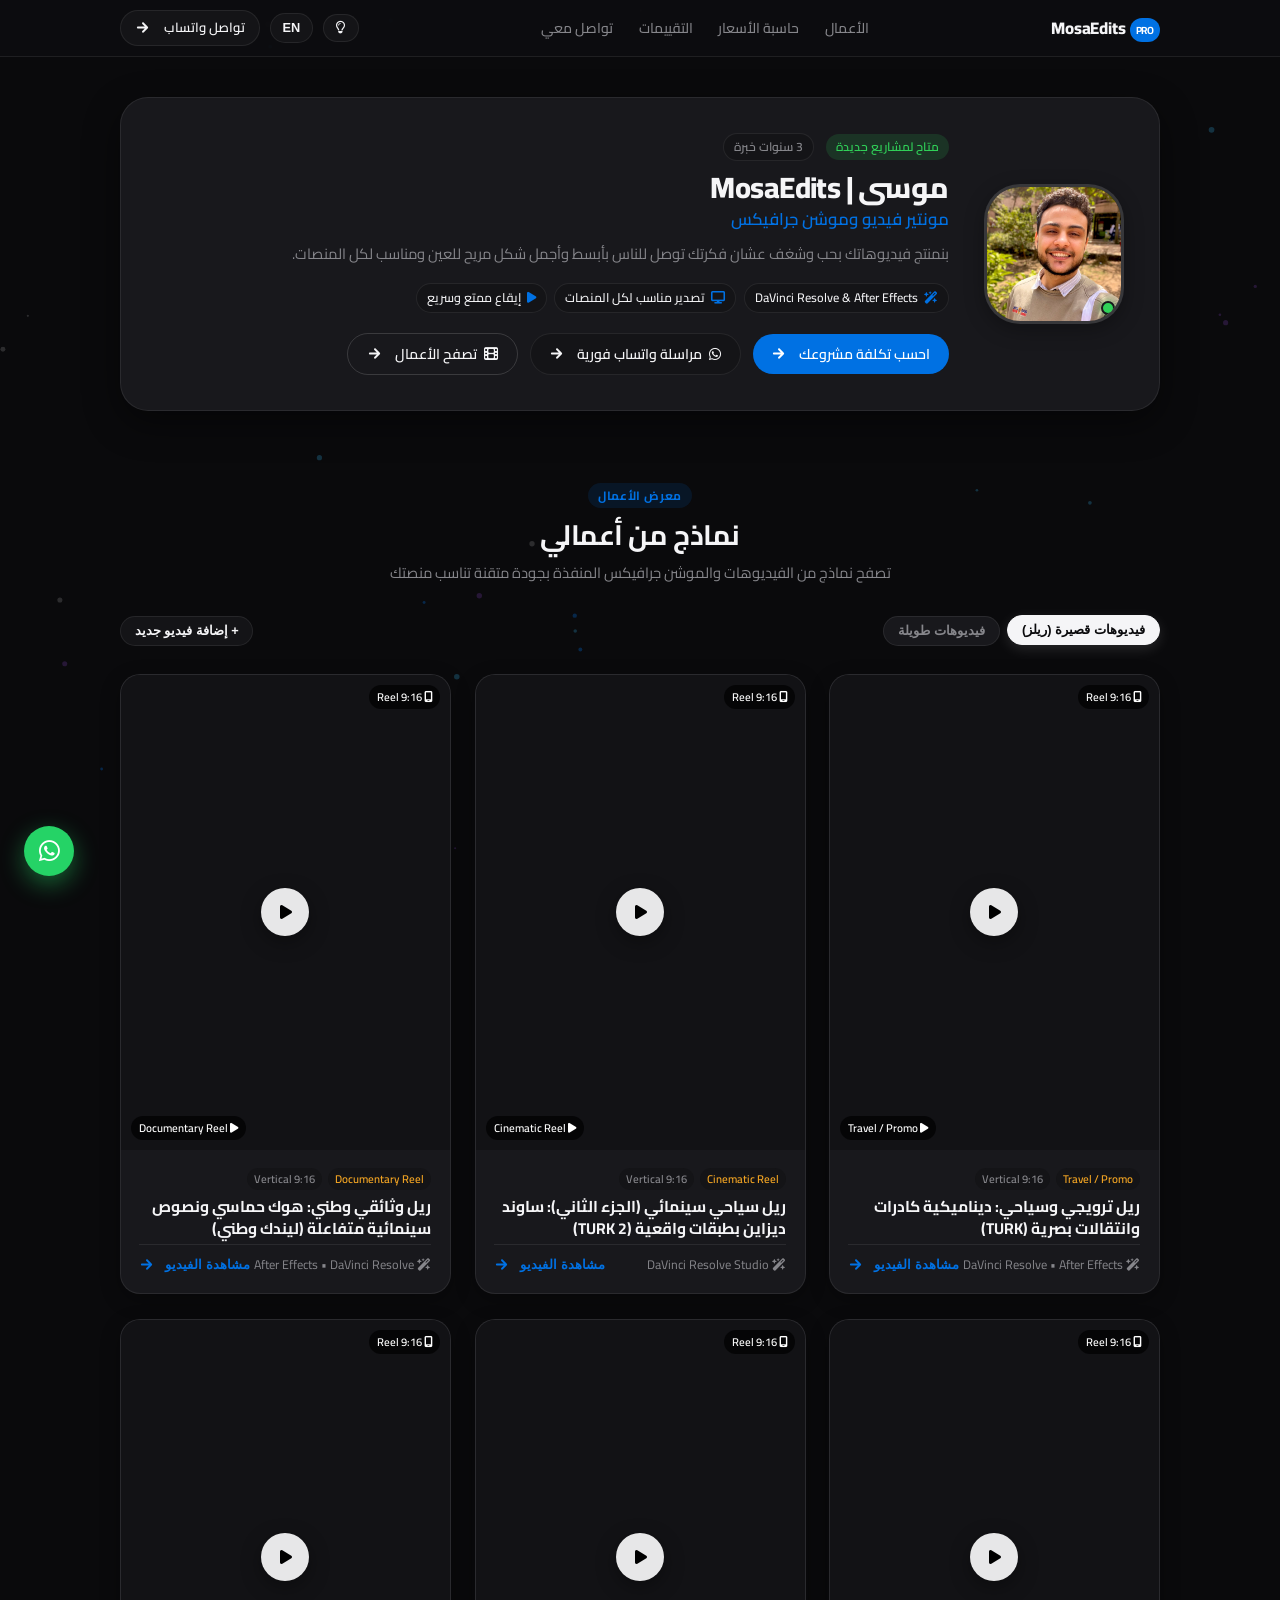
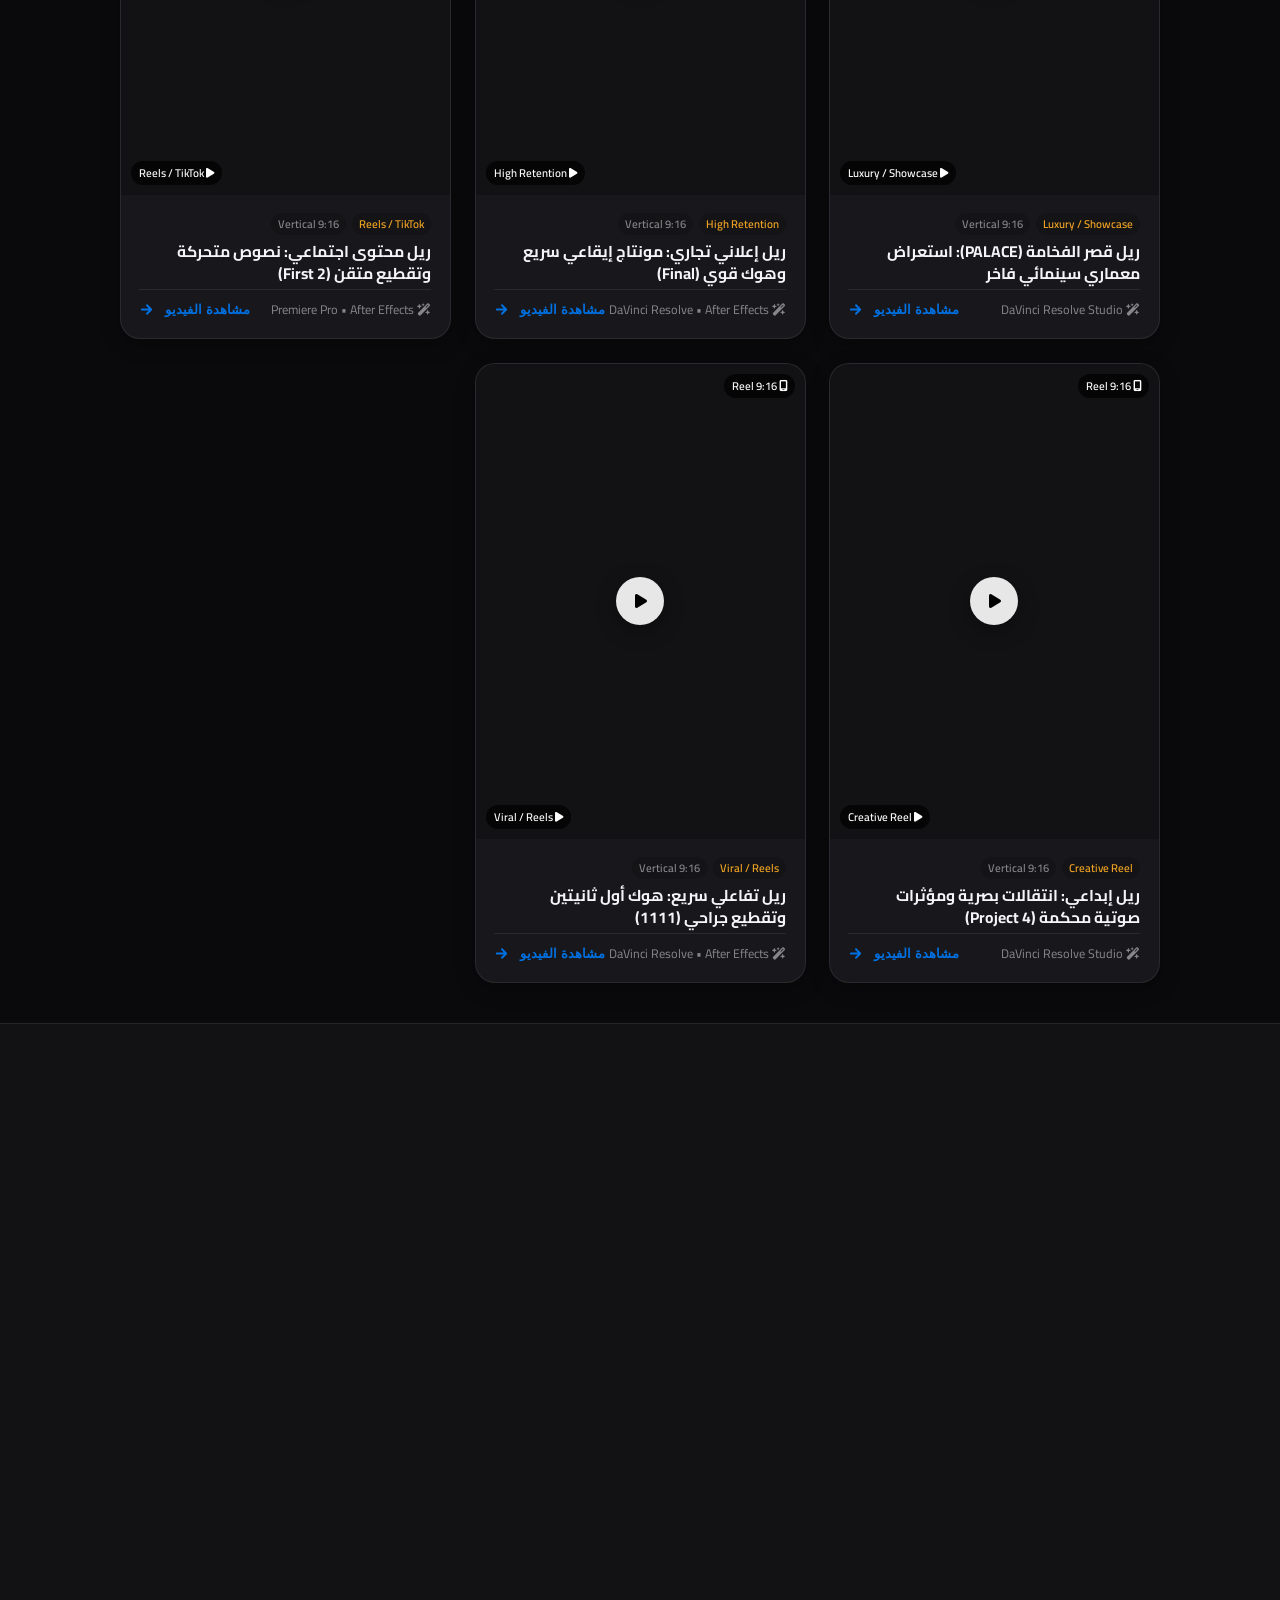
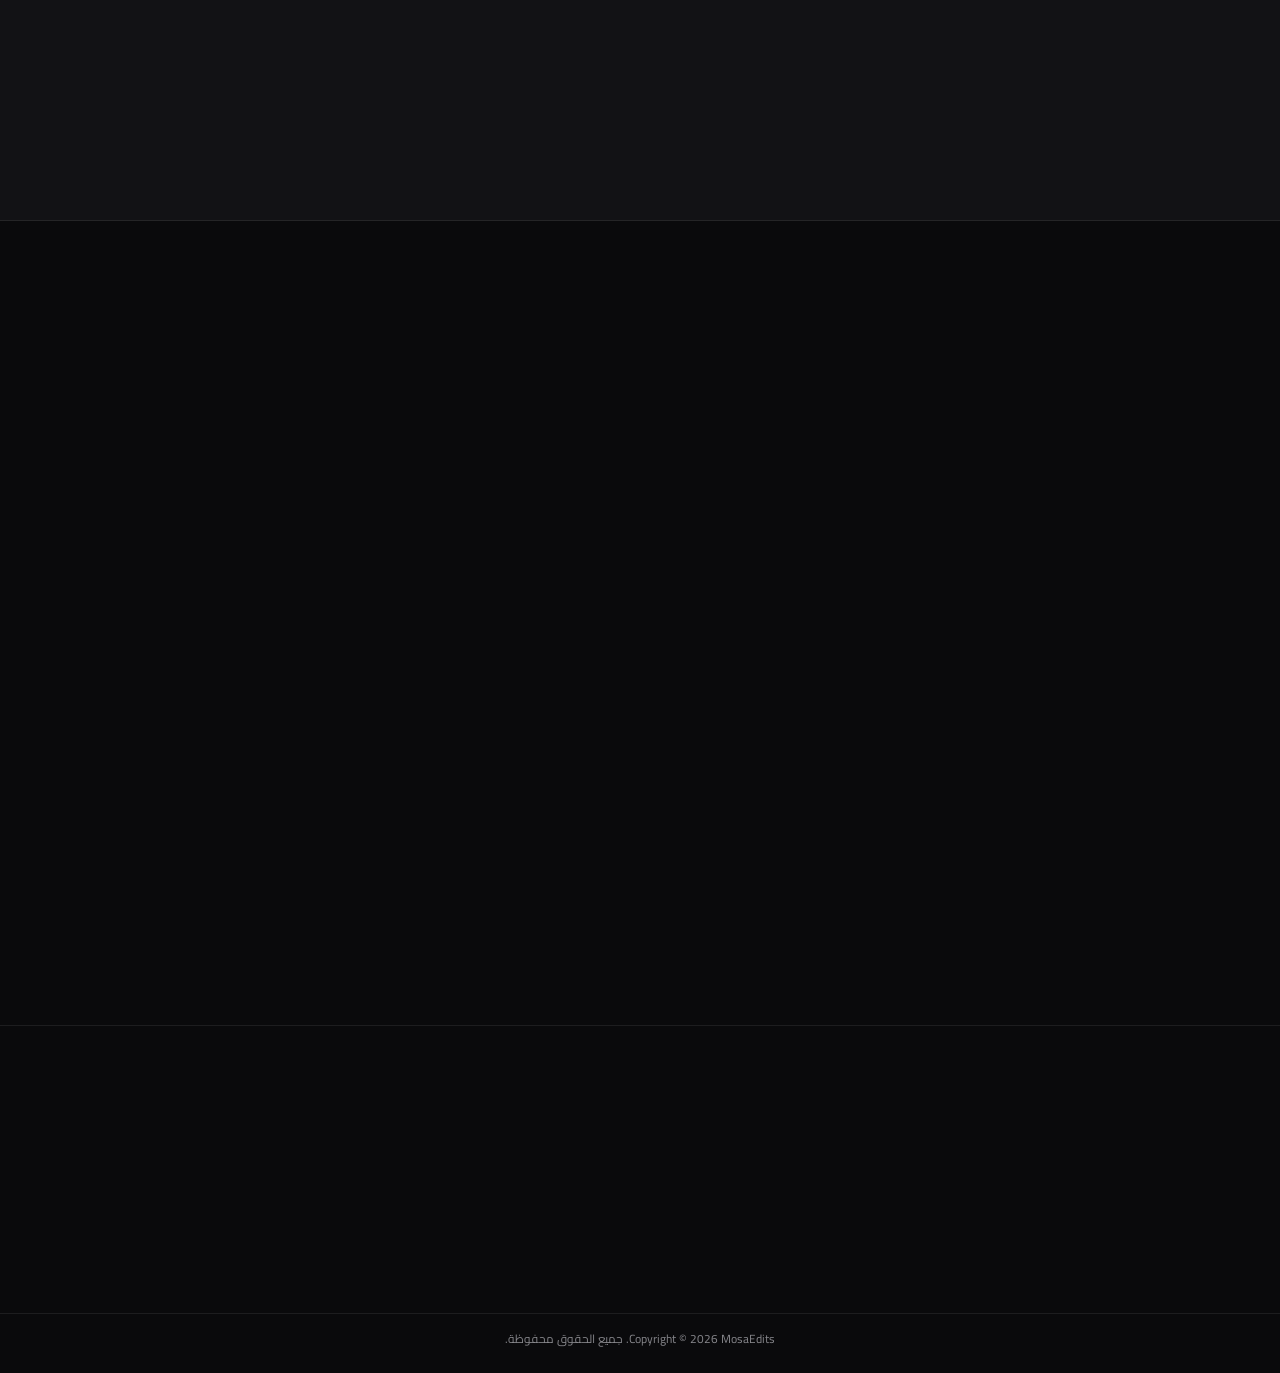
==== index.html @ af63f579 "Inject extensive high-intent keywords and semantic services cloud for Google Search ranking" ====
<!DOCTYPE html>
<html lang="ar" dir="rtl">

<head>
    <meta charset="UTF-8">
    <meta name="viewport" content="width=device-width, initial-scale=1.0">
    <title>MosaEdits Pro | مونتير فيديو وموشن جرافيكس</title>

    <!-- Primary Search Engine SEO Meta -->
    <meta name="description"
        content="MosaEdits Pro — مونتير فيديو وموشن جرافيكس محترف لصناع المحتوى والشركات. متخصص في مونتاج الريلز والفيديوهات القصيرة (Shorts & Reels)، فيديوهات يوتيوب، وحلقات البودكاست مع موشن جرافيكس وساوند ديزاين وتصحيح ألوان دافينشي ريزولف وأفتر إفكتس. تصفح معرض الأعمال واحسب تكلفة مشروعك فوراً.">
    <meta name="keywords"
        content="موسى مونتير, MosaEdits, مونتير فيديو, مونتير محترف, مطلوب مونتير, توظيف مونتير فيديو, أفضل مونتير ريلز, مونتير ريلز انستقرام, مونتير تيك توك, مونتير شورتس يوتيوب, مونتاج فيديوهات قصيرة, مونتاج ريلز احترافي, مونتير يوتيوب, مونتاج يوتيوب طويل, مونتاج بودكاست, مونتير بودكاست, مونتاج إعلانات تجارية, مونتاج فيديوهات تسويقية, مونتير فريلانسر, خدمات مونتاج الفيديو, تعديل وتحرير الفيديو, مصمم موشن جرافيكس, موشن جرافيكس دافينشي ريزولف, موشن جرافيكس أفتر إفكتس, مونتاج سينمائي, تصحيح ألوان الفيديو, هندسة صوتية للفيديو, كتابة نصوص متحركة على الفيديو, مونتاج عالي التفاعل, مونتاج أليكس هورموزي, باقات مونتاج شهرية, حاسبة أسعار المونتاج, مونتير مصر, مونتير السعودية والخليج, مونتير عن بعد, Video Editor, Professional Video Editor, Freelance Video Editor, Hire Video Editor, Video Editing Services, Remote Video Editor, Content Creator Video Editor, Reels Editor, Instagram Reels Editor, TikTok Video Editor, YouTube Shorts Editor, Short Form Video Editor, YouTube Video Editor, Long Form Video Editor, Podcast Video Editor, Commercial Video Editor, Social Media Video Editor, Motion Graphics Designer, After Effects Animator, DaVinci Resolve Editor, DaVinci Resolve Colorist, Premiere Pro Video Editor, High Retention Video Editing, Hormozi Style Video Editing, Iman Gadzhi Style Editing, Talking Head Video Editor, Dynamic Captions Video Editor, Sound Design for Videos, Color Grading Services, Video Editing Pricing Calculator, Egypt Video Editor, Best Video Editor for Creators">
    <meta name="author" content="MosaEdits (موسى)">
    <meta name="robots" content="index, follow, max-snippet:-1, max-image-preview:large, max-video-preview:-1">
    <link rel="canonical" href="https://mosaedits1-dotcom.github.io/mosa-edits/">

    <!-- Open Graph / Facebook / WhatsApp Rich Link Previews -->
    <meta property="og:type" content="website">
    <meta property="og:site_name" content="MosaEdits Pro">
    <meta property="og:title" content="MosaEdits Pro | مونتير فيديو وموشن جرافيكس">
    <meta property="og:description"
        content="مونتاج فيديو وموشن جرافيكس عالي الاحترافية للريلز واليوتيوب والبودكاست. تصفح معرض الأعمال واحسب تكلفة مشروعك فوراً.">
    <meta property="og:url" content="https://mosaedits1-dotcom.github.io/mosa-edits/">
    <meta property="og:image" content="https://mosaedits1-dotcom.github.io/mosa-edits/WhatsApp%20Image%202026-09-26%20at%201.04.17%20PM.jpeg">
    <meta property="og:locale" content="ar_AR">
    <meta property="og:locale:alternate" content="en_US">

    <!-- Twitter Card -->
    <meta name="twitter:card" content="summary_large_image">
    <meta name="twitter:title" content="MosaEdits Pro | مونتير فيديو وموشن جرافيكس">
    <meta name="twitter:description" content="مونتاج فيديو وموشن جرافيكس احترافي. تصفح الأعمال وتواصل فوراً عبر واتساب.">
    <meta name="twitter:image" content="https://mosaedits1-dotcom.github.io/mosa-edits/WhatsApp%20Image%202026-09-26%20at%201.04.17%20PM.jpeg">

    <!-- Advanced Structured Data (Schema.org JSON-LD) for Googlebot -->
    <script type="application/ld+json">
    {
      "@context": "https://schema.org",
      "@graph": [
        {
          "@type": "Person",
          "@id": "https://mosaedits1-dotcom.github.io/mosa-edits/#person",
          "name": "MosaEdits",
          "alternateName": ["موسى", "موسى مونتير", "Mosa Video Editor", "MosaEdits Pro"],
          "jobTitle": "Professional Video Editor & Motion Graphics Designer",
          "url": "https://mosaedits1-dotcom.github.io/mosa-edits/",
          "image": "https://mosaedits1-dotcom.github.io/mosa-edits/WhatsApp%20Image%202026-09-26%20at%201.04.17%20PM.jpeg",
          "telephone": "+201096419945",
          "sameAs": [
            "https://wa.me/201096419945",
            "https://github.com/mosaedits1-dotcom"
          ],
          "knowsAbout": [
            "Video Editing",
            "Reels Editing",
            "Short Form Content",
            "TikTok Video Editing",
            "YouTube Video Production",
            "Podcast Editing",
            "DaVinci Resolve",
            "After Effects",
            "Adobe Premiere Pro",
            "Motion Graphics",
            "Color Grading",
            "Sound Design",
            "High Retention Editing",
            "مونتاج ريلز",
            "مونتير فيديو",
            "مونتاج يوتيوب",
            "مونتاج بودكاست",
            "تصميم موشن جرافيكس",
            "تصحيح ألوان",
            "مؤثرات صوتية"
          ],
          "description": "مونتير فيديو محترف ومصمم موشن جرافيكس متخصص في إنتاج ومونتاج الريلز والفيديوهات القصيرة، وفيديوهات اليوتيوب الطويلة، والبودكاست بأعلى معايير الإتقان والتفاعل لصناع المحتوى والشركات."
        },
        {
          "@type": "ProfessionalService",
          "@id": "https://mosaedits1-dotcom.github.io/mosa-edits/#service",
          "name": "MosaEdits - خدمات مونتاج الفيديو والموشن جرافيكس",
          "url": "https://mosaedits1-dotcom.github.io/mosa-edits/",
          "provider": {
            "@id": "https://mosaedits1-dotcom.github.io/mosa-edits/#person"
          },
          "areaServed": ["Egypt", "Saudi Arabia", "United Arab Emirates", "Kuwait", "Qatar", "Worldwide"],
          "priceRange": "$$",
          "hasOfferCatalog": {
            "@type": "OfferCatalog",
            "name": "خدمات وباقات المونتاج",
            "itemListElement": [
              {
                "@type": "Offer",
                "itemOffered": {
                  "@type": "Service",
                  "name": "مونتاج ريلز وفيديوهات قصيرة (Shorts & Reels Editing)",
                  "description": "مونتاج ريلز سريع وجذاب بنظام High Retention مع نصوص متحركة وساوند ديزاين ومؤثرات بصرية."
                }
              },
              {
                "@type": "Offer",
                "itemOffered": {
                  "@type": "Service",
                  "name": "مونتاج فيديوهات يوتيوب طويلة (Long-Form YouTube Editing)",
                  "description": "مونتاج يوتيوب احترافي، تقطيع فني، إضافة B-roll وصور متحركة وتحسين الصوت وتصحيح الألوان."
                }
              },
              {
                "@type": "Offer",
                "itemOffered": {
                  "@type": "Service",
                  "name": "مونتاج حلقات البودكاست (Podcast Video & Audio Editing)",
                  "description": "مونتاج حلقات كاملة متعددة الكاميرات، تنقية وهندسة الصوت، واستخراج أفضل المقاطع القصيرة."
                }
              }
            ]
          }
        }
      ]
    }
    </script>

    <!-- Google Fonts: Cairo & Inter -->
    <link rel="preconnect" href="https://fonts.googleapis.com">
    <link rel="preconnect" href="https://fonts.gstatic.com" crossorigin>
    <link
        href="https://fonts.googleapis.com/css2?family=Cairo:wght@400;500;600;700;800;900&family=Inter:wght@400;500;600;700;800&family=Space+Grotesk:wght@500;700&display=swap"
        rel="stylesheet">

    <!-- Font Awesome Icons -->
    <link rel="stylesheet" href="https://cdnjs.cloudflare.com/ajax/libs/font-awesome/6.5.1/css/all.min.css">

    <!-- Main Stylesheet -->
    <link rel="stylesheet" href="css/style.css">
</head>

<body class="theme-dark">

    <!-- ==========================================================================
         Cinematic Entrance Screen (Interactive Intro Experience)
         ========================================================================== -->
    <div id="siteEntrance" class="site-entrance-overlay" role="dialog" aria-modal="true" aria-label="Welcome to MosaEdits">
        <div class="entrance-backdrop-glow"></div>
        <div class="entrance-stars-bg"></div>

        <div class="entrance-card">
            <!-- Top Pro Tag -->
            <div class="entrance-tag-pill">
                <span class="entrance-live-dot"></span>
                <span data-i18n="entrance.tag">MosaEdits • High Retention Video Production</span>
            </div>

            <!-- Monogram / Visual Brand Icon -->
            <div class="entrance-brand-emblem">
                <div class="emblem-inner">
                    <i class="fa-solid fa-play"></i>
                </div>
                <div class="emblem-pulse-ring"></div>
            </div>

            <!-- Brand Logo -->
            <h1 class="entrance-title">
                <span class="entrance-title-main">MosaEdits</span>
                <span class="apple-badge">Pro</span>
            </h1>

            <p class="entrance-subtitle" data-i18n="entrance.tagline">
                مونتاج فيديو وموشن جرافيكس عالي الأداء والاحترافية
            </p>

            <!-- Cinematic Audio / Equalizer Motion Wave -->
            <div class="entrance-soundwave">
                <span class="wave-bar bar-1"></span>
                <span class="wave-bar bar-2"></span>
                <span class="wave-bar bar-3"></span>
                <span class="wave-bar bar-4"></span>
                <span class="wave-bar bar-5"></span>
                <span class="wave-bar bar-6"></span>
                <span class="wave-bar bar-7"></span>
            </div>

            <!-- Progress & Percentage Loader -->
            <div class="entrance-loader-wrap">
                <div class="entrance-progress-track">
                    <div class="entrance-progress-fill" id="entranceProgressFill"></div>
                </div>
                <div class="entrance-loader-info">
                    <span class="entrance-status-text" id="entranceStatus" data-i18n="entrance.status">جاري تجهيز الاستوديو وتجربة العرض...</span>
                    <span class="entrance-percent-text" id="entranceCounter">0%</span>
                </div>
            </div>

            <!-- Direct Enter Button -->
            <button type="button" class="btn btn-apple-primary btn-lg entrance-cta-btn" id="entranceEnterBtn">
                <span data-i18n="entrance.enterBtn">دخول معرض الأعمال</span>
                <span class="btn-chevron">
                    <svg class="ag-arrow-svg" viewBox="0 0 16 16" fill="none">
                        <path d="M3 8h10m0 0L8.5 3.5M13 8l-4.5 4.5" stroke="currentColor" stroke-width="2"
                            stroke-linecap="round" stroke-linejoin="round" />
                    </svg>
                </span>
            </button>
        </div>

        <!-- Fast Skip / Enter Hint -->
        <div class="entrance-hint-bottom" id="entranceSkipHint">
            <span data-i18n="entrance.skip">اضغط في أي مكان لتخطي المقدمة ›</span>
        </div>
    </div>

    <!-- Google Antigravity Zero-Gravity Cosmic Particles Canvas -->
    <canvas id="agParticlesCanvas" class="ag-particles-canvas" aria-hidden="true"></canvas>

    <!-- Global Navigation Bar -->
    <header class="navbar" id="navbar">
        <div class="nav-container">
            <a href="#profile" class="logo">
                <span class="logo-text" data-i18n="nav.brand">MosaEdits <span class="apple-badge">Pro</span></span>
            </a>

            <!-- Minimal Nav Links -->
            <nav class="nav-links" id="navLinks">
                <a href="#portfolio" class="nav-link" data-i18n="nav.portfolio">الأعمال</a>
                <a href="#calculator" class="nav-link" data-i18n="nav.calculator">حاسبة الأسعار</a>
                <a href="#reviews" class="nav-link" data-i18n="nav.reviews">التقييمات</a>
                <a href="#contact" class="nav-link" data-i18n="nav.contact">تواصل معي</a>
            </nav>

            <div class="nav-actions">
                <!-- Theme Switcher (Lightbulb Lamp Icon) -->
                <button class="icon-toggle-btn" id="themeToggle" aria-label="Toggle Dark/Light Mode"
                    title="تبديل المظهر (إضاءة / عتمة)">
                    <i class="fa-solid fa-lightbulb bulb-lit" title="إطفاء المصباح"></i>
                    <i class="fa-regular fa-lightbulb bulb-off" title="إنارة المصباح"></i>
                </button>

                <!-- Language Switcher (AR / EN) -->
                <button class="lang-switch-btn" id="langSwitch" aria-label="Toggle Language" title="تغيير اللغة">
                    <span id="currentLangLabel">EN</span>
                </button>

                <!-- WhatsApp Quick CTA -->
                <a href="https://wa.me/201096419945?text=أهلاً%20موسى،%20شفت%20البورتفوليو%20بتاعك%20ومحتاج%20نتعاون%20في%20مشروع"
                    target="_blank" rel="noopener noreferrer" class="btn btn-apple-pill nav-cta">
                    <span data-i18n="nav.hireMe">تواصل واتساب</span>
                    <span class="btn-chevron">
                        <svg class="ag-arrow-svg" viewBox="0 0 16 16" fill="none">
                            <path d="M3 8h10m0 0L8.5 3.5M13 8l-4.5 4.5" stroke="currentColor" stroke-width="2"
                                stroke-linecap="round" stroke-linejoin="round" />
                        </svg>
                    </span>
                </a>

                <!-- Mobile Menu Button -->
                <button class="menu-toggle" id="menuToggle" aria-label="Open Menu">
                    <span></span>
                    <span></span>
                </button>
            </div>
        </div>
    </header>

    <!-- Mobile Menu Overlay -->
    <div class="mobile-menu-overlay" id="mobileMenu">
        <div class="mobile-menu-inner">
            <a href="#profile" class="mobile-nav-link" data-i18n="nav.brand">الرئيسية</a>
            <a href="#portfolio" class="mobile-nav-link" data-i18n="nav.portfolio">الأعمال</a>
            <a href="#calculator" class="mobile-nav-link" data-i18n="nav.calculator">حاسبة الأسعار</a>
            <a href="#reviews" class="mobile-nav-link" data-i18n="nav.reviews">التقييمات</a>
            <a href="#contact" class="mobile-nav-link" data-i18n="nav.contact">تواصل معي</a>
            <div class="mobile-cta-wrapper">
                <a href="https://wa.me/201096419945?text=أهلاً%20موسى،%20شفت%20البورتفوليو%20بتاعك%20ومحتاج%20نتعاون%20في%20مشروع"
                    target="_blank" class="btn btn-apple-primary btn-block" data-i18n="nav.hireMe">
                    تواصل واتساب مباشر
                </a>
            </div>
        </div>
    </div>

    <main>
        <!-- ==========================================================================
             1. بطاقة التعريف الشخصية (Profile / ID Card) - The First Thing Client Sees
             ========================================================================== -->
        <section class="profile-hero-section" id="profile">
            <div class="container">
                <div class="profile-id-card ag-reveal ag-reveal-scale">
                    <!-- Avatar / Profile Picture -->
                    <div class="profile-avatar-wrapper">
                        <div class="profile-avatar-squircle">
                            <img src="img/profile.jpeg" alt="MosaEdits Profile Picture" class="profile-avatar-img"
                                onerror="this.src='WhatsApp Image 2026-09-26 at 1.04.17 PM.jpeg'">
                            <span class="profile-online-indicator" title="متاح الآن"></span>
                        </div>
                    </div>

                    <!-- Profile Bio & Meta -->
                    <div class="profile-content">
                        <div class="profile-header-row">
                            <span class="profile-status-badge" data-i18n="profile.statusBadge">
                                <span class="pulse-dot"></span> متاح لمشاريع جديدة
                            </span>
                            <span class="profile-experience-tag" data-i18n="profile.expBadge">3 Years Experience</span>
                        </div>

                        <h1 class="profile-name" data-i18n="profile.name">موسى | MosaEdits</h1>
                        <h2 class="profile-role" data-i18n="profile.role">مونتير فيديو وموشن جرافيكس</h2>

                        <p class="profile-bio" data-i18n="profile.bio">
                            بنمنتج فيديوهاتك بحب وشغف عشان فكرتك توصل للناس بأبسط وأجمل شكل مريح للعين ومناسب لكل
                            المنصات.
                        </p>

                        <!-- Feature Chips -->
                        <div class="profile-skills-row">
                            <span class="skill-chip"><i class="fa-solid fa-wand-magic-sparkles"></i> <span
                                    data-i18n="profile.skill1">DaVinci Resolve & After Effects</span></span>
                            <span class="skill-chip"><i class="fa-solid fa-display"></i> <span
                                    data-i18n="profile.skill2">تصدير مناسب لكل المنصات</span></span>
                            <span class="skill-chip"><i class="fa-solid fa-play"></i> <span
                                    data-i18n="profile.skill3">إيقاع ممتع وسريع</span></span>
                        </div>

                        <!-- Action Buttons with Antigravity Sliding Arrows -->
                        <div class="profile-actions-row">
                            <a href="#calculator" class="btn btn-apple-primary">
                                <span data-i18n="profile.btnCalc">احسب تكلفة مشروعك</span>
                                <span class="btn-chevron">
                                    <svg class="ag-arrow-svg" viewBox="0 0 16 16" fill="none">
                                        <path d="M3 8h10m0 0L8.5 3.5M13 8l-4.5 4.5" stroke="currentColor"
                                            stroke-width="2" stroke-linecap="round" stroke-linejoin="round" />
                                    </svg>
                                </span>
                            </a>
                            <a href="https://wa.me/201096419945?text=أهلاً%20موسى،%20شفت%20البورتفوليو%20بتاعك%20ومحتاج%20نتعاون%20في%20مشروع"
                                target="_blank" rel="noopener noreferrer" class="btn btn-apple-secondary">
                                <i class="fa-brands fa-whatsapp"></i>
                                <span data-i18n="profile.btnWhatsApp">مراسلة واتساب فورية</span>
                                <span class="btn-chevron">
                                    <svg class="ag-arrow-svg" viewBox="0 0 16 16" fill="none">
                                        <path d="M3 8h10m0 0L8.5 3.5M13 8l-4.5 4.5" stroke="currentColor"
                                            stroke-width="2" stroke-linecap="round" stroke-linejoin="round" />
                                    </svg>
                                </span>
                            </a>
                            <a href="#portfolio" class="btn btn-apple-outline">
                                <i class="fa-solid fa-film"></i>
                                <span data-i18n="profile.btnWorks">تصفح الأعمال</span>
                                <span class="btn-chevron">
                                    <svg class="ag-arrow-svg" viewBox="0 0 16 16" fill="none">
                                        <path d="M3 8h10m0 0L8.5 3.5M13 8l-4.5 4.5" stroke="currentColor"
                                            stroke-width="2" stroke-linecap="round" stroke-linejoin="round" />
                                    </svg>
                                </span>
                            </a>
                        </div>
                    </div>
                </div>
            </div>
        </section>

        <!-- ==========================================================================
             2. قسم الأعمال (Portfolio / Work Showcase)
             ========================================================================== -->
        <section class="portfolio-section" id="portfolio">
            <div class="container">
                <div class="section-header ag-reveal">
                    <span class="section-tag" data-i18n="portfolio.tag">معرض الأعمال</span>
                    <h2 class="section-title" data-i18n="portfolio.title">نماذج من أعمالي</h2>
                    <p class="section-subtitle" data-i18n="portfolio.subtitle">تصفح نماذج من الفيديوهات والموشن جرافيكس
                        المنفذة بأعلى معايير الإتقان</p>
                </div>

                <!-- Filter Controls & Add Video (2 Streamlined Categories) -->
                <div class="portfolio-controls-bar ag-reveal">
                    <div class="filter-wrapper">
                        <button class="filter-btn active" data-filter="shorts"
                            data-i18n="portfolio.filterShorts">فيديوهات قصيرة (ريلز)</button>
                        <button class="filter-btn" data-filter="long" data-i18n="portfolio.filterLong">فيديوهات
                            طويلة</button>
                    </div>

                    <!-- Add Video Button -->
                    <button class="btn btn-apple-secondary btn-sm add-video-trigger-btn" id="openAddModalBtn">
                        <span data-i18n="portfolio.addVideoBtn">+ إضافة فيديو جديد</span>
                    </button>
                </div>

                <!-- Dynamic Projects Grid (Populated by JS) -->
                <div class="projects-grid" id="projectsGrid">
                    <!-- Populated dynamically via main.js from localStorage / projects-data.js -->
                </div>
            </div>
        </section>

        <!-- ==========================================================================
             3. حاسبة باقات المشاريع (Apple Pro Configurator)
             ========================================================================== -->
        <section class="calculator-section" id="calculator">
            <div class="container">
                <div class="section-header ag-reveal">
                    <span class="section-tag" data-i18n="calculator.tag">حاسبة باقات المشاريع</span>
                    <h2 class="section-title" data-i18n="calculator.title">Price Calculator</h2>
                    <p class="section-subtitle" data-i18n="calculator.subtitle">خصص باقتك واحسب التكلفة الدقيقة لمشروعك
                        مع إمكانية إرسال التفاصيل مباشرة لواتساب</p>
                </div>

                <div class="configurator-wrapper ag-reveal ag-reveal-scale">
                    <!-- Service Type Tabs -->
                    <div class="config-tabs-bar">
                        <button class="config-tab-btn active" data-tab="shorts" id="tabShorts">
                            <i class="fa-solid fa-mobile-screen"></i>
                            <span data-i18n="calculator.tabShorts">فيديوهات قصيرة (ريلز)</span>
                        </button>
                        <button class="config-tab-btn" data-tab="long" id="tabLong">
                            <i class="fa-brands fa-youtube"></i>
                            <span data-i18n="calculator.tabLong">فيديوهات طويلة</span>
                        </button>
                        <button class="config-tab-btn" data-tab="podcast" id="tabPodcast">
                            <i class="fa-solid fa-microphone-lines"></i>
                            <span data-i18n="calculator.tabPodcast">بودكاست</span>
                        </button>
                    </div>

                    <div class="configurator-card-grid">
                        <!-- Configuration Controls Form Column -->
                        <div class="config-controls-col">

                            <!-- TAB 1: REELS / SHORTS CONFIGURATION -->
                            <div class="config-panel active" id="panelShorts">
                                <div class="config-group">
                                    <label class="config-label" data-i18n="calculator.shortsLabel">مدة فيديو
                                        الريل:</label>
                                    <div class="options-pills-grid">
                                        <label class="option-pill-label">
                                            <input type="radio" name="reelDuration" value="60" checked>
                                            <div class="pill-card">
                                                <span class="pill-title" data-i18n="calculator.opt60sTitle">أقل من دقيقة
                                                    (حتى 60 ث)</span>
                                                <span class="pill-price" data-i18n="calculator.opt60sPrice">$35
                                                    (الأساس)</span>
                                            </div>
                                        </label>
                                        <label class="option-pill-label">
                                            <input type="radio" name="reelDuration" value="90">
                                            <div class="pill-card">
                                                <span class="pill-title" data-i18n="calculator.opt90sTitle">دقيقة ونصف
                                                    (حتى 90 ث)</span>
                                                <span class="pill-price" data-i18n="calculator.opt90sPrice">$45</span>
                                            </div>
                                        </label>
                                        <label class="option-pill-label">
                                            <input type="radio" name="reelDuration" value="120">
                                            <div class="pill-card">
                                                <span class="pill-title" data-i18n="calculator.opt120sTitle">دقيقتان
                                                    (حتى 120 ث)</span>
                                                <span class="pill-price" data-i18n="calculator.opt120sPrice">$55</span>
                                            </div>
                                        </label>
                                        <label class="option-pill-label">
                                            <input type="radio" name="reelDuration" value="180">
                                            <div class="pill-card">
                                                <span class="pill-title" data-i18n="calculator.opt180sTitle">3 دقائق
                                                    (حتى 180 ث)</span>
                                                <span class="pill-price" data-i18n="calculator.opt180sPrice">$75</span>
                                            </div>
                                        </label>
                                    </div>
                                </div>
                            </div>

                            <!-- TAB 2: LONG-FORM / YOUTUBE CONFIGURATION -->
                            <div class="config-panel" id="panelLong">
                                <div class="config-group">
                                    <label class="config-label" data-i18n="calculator.longMotionLabel">مستوى الموشن
                                        جرافيكس:</label>
                                    <div class="options-pills-grid">
                                        <label class="option-pill-label">
                                            <input type="radio" name="motionLevel" value="simple" checked>
                                            <div class="pill-card">
                                                <span class="pill-title" data-i18n="calculator.motionSimpleTitle">موشن
                                                    جرافيكس بسيط</span>
                                                <span class="pill-price" data-i18n="calculator.motionSimplePrice">$60
                                                    لأول 8 د (+ $5/د زيادة)</span>
                                            </div>
                                        </label>
                                        <label class="option-pill-label">
                                            <input type="radio" name="motionLevel" value="heavy">
                                            <div class="pill-card">
                                                <span class="pill-title" data-i18n="calculator.motionHeavyTitle">موشن
                                                    جرافيكس مكثف</span>
                                                <span class="pill-price" data-i18n="calculator.motionHeavyPrice">$80
                                                    لأول 8 د (+ $8/د زيادة)</span>
                                            </div>
                                        </label>
                                    </div>
                                </div>

                                <div class="config-group">
                                    <div class="label-with-val">
                                        <label class="config-label" data-i18n="calculator.longDurationLabel">مدة الفيديو
                                            بالدقائق:</label>
                                        <span class="slider-val-badge" id="longDurationBadge">8 دقائق</span>
                                    </div>
                                    <input type="range" id="longDurationSlider" min="1" max="45" value="8" step="1"
                                        class="apple-slider">
                                    <div class="slider-marks">
                                        <span class="mark-min" data-val="1" data-i18n="calculator.markMin">1 د</span>
                                        <span class="mark-base mark-base-pos" data-val="8"
                                            data-i18n="calculator.markBase">8 د (الأساس)</span>
                                        <span class="mark-mid mark-mid-pos" data-val="20"
                                            data-i18n="calculator.markMid">20 د</span>
                                        <span class="mark-max" data-val="45" data-i18n="calculator.markMax">45 د</span>
                                    </div>
                                </div>
                            </div>

                            <!-- TAB 3: PODCAST CONFIGURATION -->
                            <div class="config-panel" id="panelPodcast">
                                <div class="config-group">
                                    <label class="config-label" data-i18n="calculator.podcastLabel">مدة حلقة
                                        البودكاست:</label>
                                    <div class="options-pills-grid">
                                        <label class="option-pill-label">
                                            <input type="radio" name="podcastDuration" value="60">
                                            <div class="pill-card">
                                                <span class="pill-title" data-i18n="calculator.podcast1hTitle">ساعة
                                                    واحدة (60 دقيقة)</span>
                                                <span class="pill-price"
                                                    data-i18n="calculator.podcast1hPrice">$60</span>
                                            </div>
                                        </label>
                                        <label class="option-pill-label">
                                            <input type="radio" name="podcastDuration" value="120" checked>
                                            <div class="pill-card highlight-card">
                                                <span class="pill-title" data-i18n="calculator.podcast2hTitle">ساعتان
                                                    (120 دقيقة)</span>
                                                <span class="pill-price" data-i18n="calculator.podcast2hPrice">$115
                                                    (الأكثر طلباً)</span>
                                            </div>
                                        </label>
                                        <label class="option-pill-label">
                                            <input type="radio" name="podcastDuration" value="180">
                                            <div class="pill-card">
                                                <span class="pill-title" data-i18n="calculator.podcast3hTitle">3 ساعات
                                                    (180 دقيقة)</span>
                                                <span class="pill-price"
                                                    data-i18n="calculator.podcast3hPrice">$165</span>
                                            </div>
                                        </label>
                                    </div>
                                </div>
                            </div>

                            <!-- Common: Quantity Stepper & Monthly Deal Quick Presets -->
                            <div class="config-group quantity-group">
                                <div class="quantity-header-row">
                                    <label class="config-label" data-i18n="calculator.quantityLabel">عدد الفيديوهات
                                        المطلوبة:</label>
                                    <div class="quantity-stepper">
                                        <button type="button" class="stepper-btn" id="qtyMinus"
                                            aria-label="Decrease quantity">-</button>
                                        <span class="stepper-val" id="qtyVal">1</span>
                                        <button type="button" class="stepper-btn" id="qtyPlus"
                                            aria-label="Increase quantity">+</button>
                                    </div>
                                </div>

                                <!-- Monthly Deals Quick Preset Triggers -->
                                <div class="monthly-deals-triggers">
                                    <button type="button" class="deal-pill-btn" id="dealShortsBtn"
                                        data-i18n="calculator.monthlyDealReelsBtn">✨ باقة صناع المحتوى (10 ريلز شهرياً -
                                        خصم 15%)</button>
                                    <button type="button" class="deal-pill-btn" id="dealLongBtn"
                                        data-i18n="calculator.monthlyDealLongBtn" style="display: none;">✨ باقة اليوتيوب
                                        الشهرية (4 فيديوهات - خصم 20%)</button>
                                </div>
                            </div>
                        </div>

                        <!-- Live Order Summary & WhatsApp CTA Column -->
                        <div class="config-summary-col">
                            <div class="summary-card">
                                <div class="summary-top">
                                    <span class="summary-kicker" data-i18n="calculator.summaryKicker">ملخص الباقة</span>
                                    <h3 class="summary-heading" id="calcServiceTitle">فيديوهات قصيرة (ريلز)</h3>
                                </div>

                                <div class="summary-breakdown">
                                    <div class="breakdown-row">
                                        <span class="b-label" id="calcParamLabel"
                                            data-i18n="calculator.paramLabelDuration">المدة:</span>
                                        <span class="b-val" id="calcParamVal">&le; 60 ثانية</span>
                                    </div>
                                    <div class="breakdown-row">
                                        <span class="b-label" data-i18n="calculator.singlePriceLabel">سعر الفيديو
                                            الواحد:</span>
                                        <span class="b-val" id="calcPerVideoVal">$35</span>
                                    </div>
                                    <div class="breakdown-row">
                                        <span class="b-label" data-i18n="calculator.qtyLabel">الكمية:</span>
                                        <span class="b-val" id="calcQuantityVal">1 فيديو</span>
                                    </div>
                                    <div class="breakdown-row delivery-row">
                                        <span class="b-label" data-i18n="calculator.deliveryLabel">مدة التسليم
                                            المتوقعة:</span>
                                        <span class="b-val b-delivery-val" id="calcDeliveryVal">يومان كحد أدنى</span>
                                    </div>
                                    <div class="breakdown-row discount-row" id="calcDiscountRow" style="display: none;">
                                        <span class="b-label" data-i18n="calculator.discountLabel">خصم العرض الشهري:</span>
                                        <span class="b-val discount-val" id="calcDiscountVal">-$53</span>
                                    </div>
                                    <div class="summary-divider"></div>
                                    <div class="breakdown-row total-row">
                                        <span class="b-label" data-i18n="calculator.totalTitle">الإجمالي
                                            التقديري:</span>
                                        <div class="total-display-wrapper">
                                            <span class="original-strikethrough" id="calcOriginalPrice"
                                                style="display: none;">$350</span>
                                            <span class="total-price-display" id="calcTotalDisplay">$35</span>
                                        </div>
                                    </div>
                                </div>

                                <!-- Highlights features included in price -->
                                <ul class="summary-included-list">
                                    <li><i class="fa-solid fa-check"></i> <span data-i18n="calculator.featSound">ساوند
                                            ديزاين بطبقات ممتعة وواقعية</span></li>
                                    <li><i class="fa-solid fa-check"></i> <span data-i18n="calculator.featExport">تصدير
                                            مناسب لكل المنصات</span></li>
                                    <li><i class="fa-solid fa-check"></i> <span
                                            data-i18n="calculator.featRevisions">تعديلات مرنة وسلسة حتى الرضا
                                            التام</span></li>
                                </ul>

                                <!-- Direct WhatsApp Booking Action -->
                                <a href="#" target="_blank" rel="noopener noreferrer" class="btn btn-whatsapp btn-block"
                                    id="calcWhatsAppBtn">
                                    <i class="fa-brands fa-whatsapp"></i>
                                    <span data-i18n="calculator.bookViaWa">إرسال تفاصيل الباقة لواتساب</span>
                                    <span class="btn-chevron">
                                        <svg class="ag-arrow-svg" viewBox="0 0 16 16" fill="none">
                                            <path d="M3 8h10m0 0L8.5 3.5M13 8l-4.5 4.5" stroke="currentColor"
                                                stroke-width="2" stroke-linecap="round" stroke-linejoin="round" />
                                        </svg>
                                    </span>
                                </a>
                                <p class="instant-book-sub" data-i18n="calculator.instantBookSub">يتم تجهيز رسالة
                                    بالباقة والسعر فوراً لمناقشتها عبر واتساب</p>
                            </div>
                        </div>
                    </div>
                </div>
            </div>
        </section>

        <!-- ==========================================================================
             4. قسم الريفيوهات والتواصل (Reviews & Contact)
             ========================================================================== -->
        <section class="reviews-contact-section" id="reviews">
            <div class="container">
                <div class="section-header ag-reveal">
                    <span class="section-tag" data-i18n="reviews.tag">التقييمات والآراء</span>
                    <h2 class="section-title" data-i18n="reviews.title">شارك برأيك في الخدمة</h2>
                    <p class="section-subtitle" data-i18n="reviews.subtitle">رأيك يهمنا ويساعدنا على التطوير الدائم.
                        اترك تقييمك وتجربتك معنا بكل شفافية</p>
                </div>

                <div class="reviews-contact-grid">
                    <!-- Column 1: Client Review Submission Box (خانة فارغة لكتابة الرأي بدون تقييمات مسبقة) -->
                    <div class="review-box-col ag-reveal ag-reveal-scale">
                        <div class="feedback-card">
                            <div class="card-header-clean">
                                <h3 data-i18n="reviews.formTitle">اترك رأيك وتقييمك</h3>
                                <div class="rating-stars-picker" id="starPicker">
                                    <span class="star-btn active" data-rating="1">★</span>
                                    <span class="star-btn active" data-rating="2">★</span>
                                    <span class="star-btn active" data-rating="3">★</span>
                                    <span class="star-btn active" data-rating="4">★</span>
                                    <span class="star-btn active" data-rating="5">★</span>
                                </div>
                            </div>

                            <form id="clientReviewForm" class="inquiry-form">
                                <input type="hidden" id="reviewRatingInput" value="5">

                                <div class="form-row">
                                    <div class="form-group">
                                        <label for="reviewName" class="form-label" data-i18n="reviews.nameLabel">اسمك
                                            الكريم أو اسم القناة / الشركة *</label>
                                        <input type="text" id="reviewName" class="form-input"
                                            placeholder="مثال: أحمد عبد الله" required>
                                    </div>
                                    <div class="form-group">
                                        <label for="reviewRole" class="form-label" data-i18n="reviews.roleLabel">الصفة /
                                            مجال العمل (اختياري)</label>
                                        <input type="text" id="reviewRole" class="form-input"
                                            placeholder="مثال: صانع محتوى / شركة تقنية">
                                    </div>
                                </div>

                                <div class="form-group">
                                    <label for="reviewComment" class="form-label" data-i18n="reviews.commentLabel">رأيك
                                        في جودة المونتاج وسرعة التسليم *</label>
                                    <textarea id="reviewComment" class="form-textarea" rows="3"
                                        placeholder="اكتب تجربتك بكل صراحة هنا..." required></textarea>
                                </div>

                                <button type="submit" class="btn btn-apple-primary btn-block" id="submitReviewBtn">
                                    <span data-i18n="reviews.submitBtn">نشر تقييمي الآن</span>
                                    <span class="btn-chevron">
                                        <svg class="ag-arrow-svg" viewBox="0 0 16 16" fill="none">
                                            <path d="M3 8h10m0 0L8.5 3.5M13 8l-4.5 4.5" stroke="currentColor"
                                                stroke-width="2" stroke-linecap="round" stroke-linejoin="round" />
                                        </svg>
                                    </span>
                                </button>
                                <p class="form-feedback" id="reviewFeedback"></p>
                            </form>
                        </div>

                        <!-- Real-time Submitted Reviews Display Container -->
                        <div class="published-reviews-wrapper" id="publishedReviewsContainer">
                            <!-- Dynamic Reviews will appear here or empty state -->
                        </div>
                    </div>

                    <!-- Column 2: Direct Contact Card (قسم التواصل السريع) -->
                    <div class="contact-box-col ag-reveal ag-reveal-scale">
                        <div class="contact-card-apple">
                            <span class="section-tag" data-i18n="contact.tag">ابدأ مشروعك الآن</span>
                            <h3 class="contact-card-title" data-i18n="contact.title">جاهز لنقل فيديوهاتك لمستوى جديد؟
                            </h3>
                            <p class="contact-card-desc" data-i18n="contact.subtitle">
                                تواصل معي مباشرة لمناقشة فكرة مشروعك، أو احجز باقتك وسأرد عليك في أسرع وقت.
                            </p>

                            <!-- Big WhatsApp Action -->
                            <a href="https://wa.me/201096419945?text=أهلاً%20موسى،%20شفت%20البورتفوليو%20بتاعك%20ومحتاج%20نتعاون%20في%20مشروع"
                                target="_blank" rel="noopener noreferrer" class="btn btn-whatsapp btn-block btn-lg">
                                <i class="fa-brands fa-whatsapp"></i>
                                <span data-i18n="contact.waBtn">مراسلة واتساب مباشرة</span>
                                <span class="btn-chevron">
                                    <svg class="ag-arrow-svg" viewBox="0 0 16 16" fill="none">
                                        <path d="M3 8h10m0 0L8.5 3.5M13 8l-4.5 4.5" stroke="currentColor"
                                            stroke-width="2" stroke-linecap="round" stroke-linejoin="round" />
                                    </svg>
                                </span>
                            </a>
                            <p class="contact-note" data-i18n="contact.directNote">رد سريع خلال دقائق عبر واتساب</p>

                            <div class="contact-channels-list">
                                <div class="channel-item">
                                    <i class="fa-solid fa-bolt"></i>
                                    <div>
                                        <strong>سرعة والتزام بالموعد</strong>
                                        <span>تسليم المسودة الأولى في وقت قياسي</span>
                                    </div>
                                </div>
                                <div class="channel-item">
                                    <i class="fa-solid fa-sliders"></i>
                                    <div>
                                        <strong>تعديلات مرنة وسلسة</strong>
                                        <span>نعمل معاً حتى نصل للنتيجة التي تفوق توقعاتك</span>
                                    </div>
                                </div>
                                <div class="channel-item">
                                    <i class="fa-solid fa-film"></i>
                                    <div>
                                        <strong>تصدير مناسب لكل المنصات</strong>
                                        <span>جودة نقية ومضبوطة لكل شاشة ومنصة</span>
                                    </div>
                                </div>
                            </div>
                        </div>
                    </div>
                </div>
            </div>
        </section>
    </main>

    <!-- Modal 1: Video Lightbox Player Modal -->
    <div class="video-modal" id="videoModal" aria-hidden="true" role="dialog">
        <div class="modal-backdrop" id="modalBackdrop"></div>
        <div class="modal-container" id="modalContainer">
            <button class="modal-close-btn" id="modalCloseBtn" aria-label="Close Video">
                <i class="fa-solid fa-xmark"></i>
            </button>

            <div class="modal-body">
                <div class="modal-video-wrapper" id="modalVideoWrapper">
                    <div class="video-embed-container" id="videoEmbedContainer"></div>
                </div>

                <div class="modal-details">
                    <div class="modal-title-area">
                        <h3 id="modalFooterTitle">اسم الفيديو والمشروع</h3>
                        <p id="modalFooterDesc">تفاصيل إضافية حول التحدي الإبداعي والنتائج المحققة.</p>
                    </div>
                    <div class="modal-action-area">
                        <a href="#calculator" class="btn btn-apple-primary btn-sm" onclick="closeModal()"
                            data-i18n="modal.requestSimilar">طلب مشروع فيديو مماثل ›</a>
                    </div>
                </div>
            </div>
        </div>
    </div>

    <!-- Modal 2: Add New Video Project Modal -->
    <div class="video-modal" id="addVideoModal" aria-hidden="true" role="dialog">
        <div class="modal-backdrop" id="addModalBackdrop"></div>
        <div class="modal-container add-modal-container" id="addModalContainer">
            <button class="modal-close-btn" id="addModalCloseBtn" aria-label="Close">
                <i class="fa-solid fa-xmark"></i>
            </button>

            <div class="modal-form-body">
                <div class="add-modal-header">
                    <h3 data-i18n="addModal.heading">إضافة فيديو جديد إلى البورتفوليو</h3>
                    <p data-i18n="addModal.subheading">ضع رابط الفيديو الخاص بك وسيظهر فوراً في المعرض</p>
                </div>

                <form id="addNewProjectForm" class="inquiry-form">
                    <div class="form-group">
                        <label for="newProjTitle" class="form-label" data-i18n="addModal.titleLabel">عنوان الفيديو أو
                            المشروع *</label>
                        <input type="text" id="newProjTitle" class="form-input"
                            placeholder="مثال: ريل إعلاني لمنتج تقني" required>
                    </div>

                    <div class="form-group">
                        <label for="newProjUrl" class="form-label" data-i18n="addModal.urlLabel">رابط الفيديو (YouTube /
                            Shorts / Vimeo / MP4) *</label>
                        <input type="url" id="newProjUrl" class="form-input"
                            placeholder="https://www.youtube.com/shorts/... أو https://youtu.be/..." required>
                    </div>

                    <div class="form-row">
                        <div class="form-group">
                            <label for="newProjCategory" class="form-label" data-i18n="addModal.catLabel">التصنيف
                                *</label>
                            <select id="newProjCategory" class="form-input form-select">
                                <option value="shorts" data-i18n="addModal.catShorts">فيديوهات قصيرة (ريلز وشورتس)
                                </option>
                                <option value="long" data-i18n="addModal.catLong">فيديوهات طويلة</option>
                            </select>
                        </div>

                        <div class="form-group">
                            <label for="newProjAspect" class="form-label" data-i18n="addModal.aspectLabel">مقاس الفيديو
                                *</label>
                            <select id="newProjAspect" class="form-input form-select">
                                <option value="vertical" data-i18n="addModal.aspectVertical">طولي (9:16 Vertical)
                                </option>
                                <option value="widescreen" data-i18n="addModal.aspectWide">عرضي (16:9 Widescreen)
                                </option>
                            </select>
                        </div>
                    </div>

                    <div class="form-group">
                        <label for="newProjSoftware" class="form-label" data-i18n="addModal.softwareLabel">البرامج
                            المستخدمة</label>
                        <input type="text" id="newProjSoftware" class="form-input"
                            placeholder="مثال: DaVinci Resolve • After Effects">
                    </div>

                    <div class="form-group">
                        <label for="newProjDesc" class="form-label" data-i18n="addModal.descLabel">وصف موجز للمشروع
                            *</label>
                        <textarea id="newProjDesc" class="form-textarea" rows="3"
                            placeholder="اشرح التكنيك المستخدم مثل تحريك النصوص أو الساوند ديزاين..."
                            required></textarea>
                    </div>

                    <div class="add-modal-actions">
                        <button type="submit" class="btn btn-apple-primary btn-block" data-i18n="addModal.submitBtn">حفظ
                            وإضافة الفيديو فوراً</button>
                        <button type="button" class="btn btn-apple-secondary btn-sm" id="resetDefaultsBtn"
                            data-i18n="addModal.resetDefaultBtn">استعادة الفيديوهات الافتراضية</button>
                    </div>
                </form>
            </div>
        </div>
    </div>

    <!-- Floating Action Button: Quick WhatsApp -->
    <a href="https://wa.me/201096419945?text=أهلاً%20موسى،%20شفت%20البورتفوليو%20بتاعك%20ومحتاج%20نتعاون%20في%20مشروع"
        target="_blank" rel="noopener noreferrer" class="floating-whatsapp" aria-label="Chat on WhatsApp">
        <i class="fa-brands fa-whatsapp"></i>
        <span class="floating-tooltip">تواصل واتساب مباشر</span>
    </a>

    <!-- Minimal Apple Footer -->
    <footer class="footer">
        <div class="container footer-container ag-reveal">
            <div class="footer-brand">
                <span class="logo-text">MosaEdits <span class="apple-badge">Pro</span></span>
                <p class="footer-bio" data-i18n="footer.bio">MosaEdits Pro — مونتاج فيديو وموشن جرافيكس عالي الأداء
                    والاحترافية.</p>
            </div>
            <div class="footer-socials">
                <a href="https://wa.me/201096419945?text=أهلاً%20موسى،%20شفت%20البورتفوليو%20بتاعك%20ومحتاج%20نتعاون%20في%20مشروع"
                    target="_blank" rel="noopener noreferrer" aria-label="WhatsApp"
                    class="social-link whatsapp-social-link" title="تواصل عبر واتساب"><i
                        class="fa-brands fa-whatsapp"></i></a>
            </div>
        </div>
        <div class="container footer-seo-wrap ag-reveal">
            <div class="footer-seo-tags">
                <span class="seo-tag-title"><i class="fa-solid fa-tags"></i> خدمات ومجالات المونتاج المتوفرة:</span>
                <div class="seo-tags-list">
                    <span class="seo-chip">مونتير فيديو محترف</span>
                    <span class="seo-chip">مونتير ريلز (Reels Editor)</span>
                    <span class="seo-chip">مونتاج تيك توك و شورتس</span>
                    <span class="seo-chip">مونتاج يوتيوب طويل</span>
                    <span class="seo-chip">مونتاج بودكاست احترافي</span>
                    <span class="seo-chip">موشن جرافيكس (Motion Graphics)</span>
                    <span class="seo-chip">مونتاج سينمائي</span>
                    <span class="seo-chip">تصحيح ألوان (Color Grading)</span>
                    <span class="seo-chip">هندسة صوتية وساوند ديزاين</span>
                    <span class="seo-chip">مونتاج عالي التفاعل (High Retention)</span>
                    <span class="seo-chip">نصوص متحركة وكابشنز</span>
                    <span class="seo-chip">مونتاج إعلانات تجارية وتسويقية</span>
                    <span class="seo-chip">DaVinci Resolve Studio</span>
                    <span class="seo-chip">Adobe After Effects</span>
                    <span class="seo-chip">حاسبة أسعار المونتاج وباقات شهرية</span>
                </div>
            </div>
        </div>
        <div class="footer-bottom">
            <div class="container footer-bottom-inner">
                <p>Copyright © 2026 MosaEdits. <span data-i18n="footer.rights">جميع الحقوق محفوظة.</span></p>
            </div>
        </div>
    </footer>

    <!-- Scripts -->
    <script src="js/projects-data.js"></script>
    <script src="js/translations.js"></script>
    <script src="js/main.js"></script>
</body>

</html>
---- css/style.css ----
/* ==========================================================================
   MOSAEDITS PRO - CLEAN APPLE MINIMAL DESIGN SYSTEM & STYLESHEET
   ========================================================================== */

/* --- Theme Variables & Root Setup --- */
:root {
    /* Fonts */
    --font-arabic: "Cairo", -apple-system, BlinkMacSystemFont, "Segoe UI", sans-serif;
    --font-sans: "Inter", -apple-system, BlinkMacSystemFont, "SF Pro Display", sans-serif;

    /* Apple Accent Colors */
    --apple-blue: #0071e3;
    --apple-blue-hover: #0077ed;
    --apple-blue-subtle: rgba(0, 113, 227, 0.12);
    --apple-green: #30d158;
    --apple-green-subtle: rgba(48, 209, 88, 0.15);
    --apple-gold: #f5a623;
    --apple-red: #ff453a;
    --apple-wa: #25d366;
    --apple-wa-hover: #22bf5b;

    /* Radiuses */
    --radius-pill: 9999px;
    --radius-sm: 8px;
    --radius-md: 14px;
    --radius-lg: 20px;
    --radius-xl: 28px;

    /* Transitions */
    --ease-apple: cubic-bezier(0.16, 1, 0.3, 1);
    --transition-fast: 0.2s var(--ease-apple);
    --transition-smooth: 0.3s var(--ease-apple);

    --container-max-w: 1080px;
}

/* Dark Theme Default */
body.theme-dark {
    --apple-bg: #0a0a0c;
    --apple-surface: #121215;
    --apple-card: #18181c;
    --apple-card-hover: #222228;
    --apple-card-subtle: #141417;
    --apple-text: #f5f5f7;
    --apple-text-muted: #86868b;
    --apple-border: rgba(255, 255, 255, 0.08);
    --apple-border-strong: rgba(255, 255, 255, 0.15);
    --apple-glass: rgba(14, 14, 17, 0.82);
    --shadow-apple: 0 12px 36px rgba(0, 0, 0, 0.45);
    --shadow-card: 0 6px 20px rgba(0, 0, 0, 0.3);
}

/* Light Theme */
body.theme-light {
    --apple-bg: #f5f5f7;
    --apple-surface: #ffffff;
    --apple-card: #ffffff;
    --apple-card-hover: #f8f9fa;
    --apple-card-subtle: #f0f1f3;
    --apple-text: #1d1d1f;
    --apple-text-muted: #6e6e73;
    --apple-border: rgba(0, 0, 0, 0.08);
    --apple-border-strong: rgba(0, 0, 0, 0.16);
    --apple-glass: rgba(255, 255, 255, 0.85);
    --shadow-apple: 0 10px 30px rgba(0, 0, 0, 0.06);
    --shadow-card: 0 4px 16px rgba(0, 0, 0, 0.04);
}

/* Base Reset */
*,
*::before,
*::after {
    box-sizing: border-box;
    margin: 0;
    padding: 0;
}

html {
    scroll-behavior: smooth;
    font-family: var(--font-arabic);
    overflow-x: hidden;
    -webkit-font-smoothing: antialiased;
    -moz-osx-font-smoothing: grayscale;
}

html[dir="ltr"] {
    font-family: var(--font-sans);
}

body {
    min-height: 100vh;
    background-color: var(--apple-bg);
    color: var(--apple-text);
    font-size: 14.5px;
    line-height: 1.6;
    transition: background-color var(--transition-smooth), color var(--transition-smooth);
    overflow-x: hidden;
}

/* Container */
.container {
    width: 100%;
    max-width: var(--container-max-w);
    margin: 0 auto;
    padding: 0 1.25rem;
}

/* Typography Defaults */
h1,
h2,
h3,
h4 {
    color: var(--apple-text);
    font-weight: 700;
    line-height: 1.25;
}

p {
    color: var(--apple-text-muted);
}

a {
    color: inherit;
    text-decoration: none;
    transition: var(--transition-fast);
}

/* ==========================================================================
   Antigravity Arrow & Chevrons System (Interactive Motion & Sliding Reveal)
   ========================================================================== */
.btn-chevron,
.ag-arrow {
    display: inline-flex;
    align-items: center;
    justify-content: center;
    line-height: 1;
    margin-inline-start: 6px;
    transition: transform 0.35s cubic-bezier(0.16, 1, 0.3, 1), opacity 0.25s ease;
    will-change: transform;
}

.ag-arrow-svg {
    width: 15px;
    height: 15px;
    display: block;
    transition: transform 0.35s cubic-bezier(0.16, 1, 0.3, 1);
    stroke: currentColor;
}

/* RTL: arrow points left by default */
html[dir="rtl"] .btn-chevron {
    transform: rotate(180deg);
}

html[dir="rtl"] .ag-arrow-svg {
    transform: rotate(180deg);
}

/* LTR: arrow points right by default */
html[dir="ltr"] .btn-chevron {
    transform: rotate(0deg);
}

html[dir="ltr"] .ag-arrow-svg {
    transform: rotate(0deg);
}

/* Hover Sliding Motion: In RTL moves to the left, in LTR moves to the right */
html[dir="rtl"] .btn:hover .btn-chevron,
html[dir="rtl"] .btn-apple-primary:hover .btn-chevron,
html[dir="rtl"] .btn-apple-secondary:hover .btn-chevron,
html[dir="rtl"] .btn-apple-outline:hover .btn-chevron,
html[dir="rtl"] .btn-whatsapp:hover .btn-chevron,
html[dir="rtl"] .nav-cta:hover .btn-chevron,
html[dir="rtl"] .project-view-text-btn:hover .btn-chevron,
html[dir="rtl"] .btn:hover .ag-arrow-svg,
html[dir="rtl"] a:hover>.btn-chevron,
html[dir="rtl"] button:hover>.btn-chevron {
    transform: rotate(180deg) translateX(5px);
}

html[dir="ltr"] .btn:hover .btn-chevron,
html[dir="ltr"] .btn-apple-primary:hover .btn-chevron,
html[dir="ltr"] .btn-apple-secondary:hover .btn-chevron,
html[dir="ltr"] .btn-apple-outline:hover .btn-chevron,
html[dir="ltr"] .btn-whatsapp:hover .btn-chevron,
html[dir="ltr"] .nav-cta:hover .btn-chevron,
html[dir="ltr"] .project-view-text-btn:hover .btn-chevron,
html[dir="ltr"] .btn:hover .ag-arrow-svg,
html[dir="ltr"] a:hover>.btn-chevron,
html[dir="ltr"] button:hover>.btn-chevron {
    transform: rotate(0deg) translateX(5px);
}


/* ==========================================================================
   Apple Navbar (Compact, Sleek, Frosted)
   ========================================================================== */
.navbar {
    position: sticky;
    top: 0;
    left: 0;
    right: 0;
    z-index: 1000;
    background: var(--apple-glass);
    backdrop-filter: blur(20px);
    -webkit-backdrop-filter: blur(20px);
    border-bottom: 1px solid var(--apple-border);
    transition: all var(--transition-fast);
    padding: 0.65rem 0;
}

.navbar.scrolled {
    box-shadow: var(--shadow-card);
}

.nav-container {
    display: flex;
    align-items: center;
    justify-content: space-between;
    max-width: var(--container-max-w);
    margin: 0 auto;
    padding: 0 1.25rem;
}

.logo {
    display: flex;
    align-items: center;
    gap: 0.4rem;
}

.logo-text {
    font-size: 1.05rem;
    font-weight: 800;
    letter-spacing: -0.01em;
    color: var(--apple-text);
}

.apple-badge {
    background: var(--apple-blue);
    color: #fff;
    font-size: 0.65rem;
    font-weight: 700;
    padding: 2px 6px;
    border-radius: var(--radius-pill);
    text-transform: uppercase;
}

.nav-links {
    display: flex;
    align-items: center;
    gap: 1.6rem;
}

.nav-link {
    font-size: 0.88rem;
    font-weight: 500;
    color: var(--apple-text-muted);
    transition: color var(--transition-fast);
}

.nav-link:hover {
    color: var(--apple-text);
}

.nav-actions {
    display: flex;
    align-items: center;
    gap: 0.6rem;
}

/* Icon / Toggle Buttons */
.icon-toggle-btn,
.lang-switch-btn {
    background: var(--apple-card-subtle);
    border: 1px solid var(--apple-border);
    color: var(--apple-text);
    border-radius: var(--radius-pill);
    padding: 0.4rem 0.75rem;
    font-size: 0.8rem;
    font-weight: 600;
    cursor: pointer;
    display: inline-flex;
    align-items: center;
    justify-content: center;
    gap: 0.35rem;
    transition: all var(--transition-fast);
}

.icon-toggle-btn:hover,
.lang-switch-btn:hover {
    background: var(--apple-card-hover);
    border-color: var(--apple-border-strong);
}

/* Theme Icon Display (Lightbulb Lamp Style) */
.icon-toggle-btn .bulb-lit {
    color: #facc15;
    filter: drop-shadow(0 0 7px rgba(250, 204, 21, 0.75));
    transition: transform 0.3s cubic-bezier(0.16, 1, 0.3, 1), filter 0.3s ease;
}

.icon-toggle-btn .bulb-off {
    color: var(--apple-text-secondary);
    transition: transform 0.3s cubic-bezier(0.16, 1, 0.3, 1), color 0.3s ease;
}

.icon-toggle-btn:hover .bulb-lit,
.icon-toggle-btn:hover .bulb-off {
    transform: scale(1.18);
}

body.theme-dark .bulb-lit {
    display: none;
}

body.theme-dark .bulb-off {
    display: inline-block;
}

body.theme-light .bulb-lit {
    display: inline-block;
}

body.theme-light .bulb-off {
    display: none;
}

/* Mobile Menu Button */
.menu-toggle {
    display: none;
    flex-direction: column;
    justify-content: center;
    gap: 5px;
    background: none;
    border: none;
    cursor: pointer;
    width: 32px;
    height: 32px;
}

.menu-toggle span {
    display: block;
    width: 20px;
    height: 2px;
    background: var(--apple-text);
    border-radius: 2px;
    transition: var(--transition-fast);
}

/* Mobile Menu Overlay */
.mobile-menu-overlay {
    position: fixed;
    top: 50px;
    left: 0;
    right: 0;
    bottom: 0;
    background: var(--apple-bg);
    z-index: 999;
    padding: 2rem 1.5rem;
    display: none;
    flex-direction: column;
    overflow-y: auto;
}

.mobile-menu-overlay.active {
    display: flex;
}

.mobile-menu-inner {
    display: flex;
    flex-direction: column;
    gap: 1.25rem;
}

.mobile-nav-link {
    font-size: 1.2rem;
    font-weight: 600;
    color: var(--apple-text);
    border-bottom: 1px solid var(--apple-border);
    padding-bottom: 0.75rem;
}

/* ==========================================================================
   Apple Buttons System
   ========================================================================== */
.btn {
    display: inline-flex;
    align-items: center;
    justify-content: center;
    gap: 0.45rem;
    padding: 0.55rem 1.15rem;
    font-size: 0.88rem;
    font-weight: 600;
    border-radius: var(--radius-pill);
    cursor: pointer;
    border: none;
    transition: all var(--transition-fast);
    text-align: center;
}

.btn-sm {
    padding: 0.4rem 0.85rem;
    font-size: 0.8rem;
}

.btn-lg {
    padding: 0.75rem 1.5rem;
    font-size: 0.98rem;
}

.btn-block {
    width: 100%;
}

.btn-apple-primary {
    background: var(--apple-blue);
    color: #ffffff;
}

.btn-apple-primary:hover {
    background: var(--apple-blue-hover);
    transform: translateY(-1px);
    box-shadow: 0 4px 14px rgba(0, 113, 227, 0.35);
}

.btn-apple-secondary {
    background: var(--apple-card-subtle);
    color: var(--apple-text);
    border: 1px solid var(--apple-border);
}

.btn-apple-secondary:hover {
    background: var(--apple-card-hover);
    border-color: var(--apple-border-strong);
}

.btn-apple-outline {
    background: transparent;
    color: var(--apple-text);
    border: 1px solid var(--apple-border-strong);
}

.btn-apple-outline:hover {
    background: var(--apple-card-hover);
}

.btn-apple-pill {
    background: var(--apple-card-subtle);
    color: var(--apple-text);
    border: 1px solid var(--apple-border);
    font-size: 0.82rem;
    padding: 0.38rem 0.9rem;
}

.btn-apple-pill:hover {
    background: var(--apple-card-hover);
    border-color: var(--apple-border-strong);
}

.btn-whatsapp {
    background: var(--apple-wa);
    color: #ffffff;
}

.btn-whatsapp:hover {
    background: var(--apple-wa-hover);
    transform: translateY(-1px);
    box-shadow: 0 4px 16px rgba(37, 211, 102, 0.35);
}

.btn-text {
    background: transparent;
    border: none;
    color: var(--apple-blue);
    cursor: pointer;
    font-weight: 600;
    display: inline-flex;
    align-items: center;
    gap: 0.3rem;
    font-size: 0.84rem;
}

.btn-text:hover {
    color: var(--apple-blue-hover);
}

/* ==========================================================================
   Section Headers (Downsized, Comfortable, Refined)
   ========================================================================== */
.section-header {
    text-align: center;
    margin-bottom: 2rem;
}

.section-tag {
    display: inline-block;
    font-size: 0.75rem;
    font-weight: 700;
    text-transform: uppercase;
    letter-spacing: 0.05em;
    color: var(--apple-blue);
    background: var(--apple-blue-subtle);
    padding: 3px 10px;
    border-radius: var(--radius-pill);
    margin-bottom: 0.6rem;
}

.section-title {
    font-size: 1.75rem;
    font-weight: 700;
    letter-spacing: -0.015em;
    margin-bottom: 0.5rem;
}

.section-subtitle {
    font-size: 0.92rem;
    max-width: 580px;
    margin: 0 auto;
    color: var(--apple-text-muted);
}

/* ==========================================================================
   1. بطاقة التعريف الشخصية (Profile / ID Card Hero)
   ========================================================================== */
.profile-hero-section {
    padding: 2.5rem 0 2rem;
}

.profile-id-card {
    background: var(--apple-card);
    border: 1px solid var(--apple-border);
    border-radius: var(--radius-xl);
    padding: 2.2rem;
    box-shadow: var(--shadow-apple);
    display: flex;
    align-items: center;
    gap: 2.2rem;
    transition: all var(--transition-smooth);
    position: relative;
    overflow: hidden;
}

.profile-avatar-wrapper {
    flex-shrink: 0;
    position: relative;
}

.profile-avatar-squircle {
    width: 140px;
    height: 140px;
    border-radius: 36px;
    overflow: hidden;
    position: relative;
    border: 3px solid var(--apple-border-strong);
    box-shadow: var(--shadow-card);
    background: var(--apple-card-subtle);
}

.profile-avatar-img {
    width: 100%;
    height: 100%;
    object-fit: cover;
    object-position: center 20%;
    display: block;
}

.profile-online-indicator {
    position: absolute;
    bottom: 6px;
    right: 6px;
    width: 14px;
    height: 14px;
    background: var(--apple-green);
    border: 2.5px solid var(--apple-card);
    border-radius: 50%;
    box-shadow: 0 0 8px rgba(48, 209, 88, 0.6);
}

.profile-content {
    flex: 1;
}

.profile-header-row {
    display: flex;
    align-items: center;
    gap: 0.75rem;
    margin-bottom: 0.5rem;
    flex-wrap: wrap;
}

.profile-status-badge {
    display: inline-flex;
    align-items: center;
    gap: 6px;
    font-size: 0.76rem;
    font-weight: 600;
    color: var(--apple-green);
    background: var(--apple-green-subtle);
    padding: 3px 10px;
    border-radius: var(--radius-pill);
}

.pulse-dot {
    width: 7px;
    height: 7px;
    background: var(--apple-green);
    border-radius: 50%;
    display: inline-block;
    animation: pulseGlow 1.8s infinite;
}

@keyframes pulseGlow {

    0%,
    100% {
        opacity: 1;
        transform: scale(1);
    }

    50% {
        opacity: 0.4;
        transform: scale(0.85);
    }
}

.profile-experience-tag {
    font-size: 0.76rem;
    font-weight: 600;
    color: var(--apple-text-muted);
    background: var(--apple-card-subtle);
    padding: 3px 10px;
    border-radius: var(--radius-pill);
    border: 1px solid var(--apple-border);
}

.profile-name {
    font-size: 1.85rem;
    font-weight: 800;
    letter-spacing: -0.02em;
    margin-bottom: 0.2rem;
}

.profile-role {
    font-size: 1.05rem;
    font-weight: 600;
    color: var(--apple-blue);
    margin-bottom: 0.75rem;
}

.profile-bio {
    font-size: 0.92rem;
    color: var(--apple-text-muted);
    line-height: 1.6;
    margin-bottom: 1.1rem;
    max-width: 680px;
}

.profile-skills-row {
    display: flex;
    align-items: center;
    gap: 0.5rem;
    flex-wrap: wrap;
    margin-bottom: 1.25rem;
}

.skill-chip {
    font-size: 0.78rem;
    font-weight: 500;
    background: var(--apple-card-subtle);
    color: var(--apple-text);
    border: 1px solid var(--apple-border);
    padding: 4px 10px;
    border-radius: var(--radius-pill);
    display: inline-flex;
    align-items: center;
    gap: 0.35rem;
}

.skill-chip i {
    color: var(--apple-blue);
}

.profile-actions-row {
    display: flex;
    align-items: center;
    gap: 0.75rem;
    flex-wrap: wrap;
}

/* ==========================================================================
   2. قسم الأعمال (Portfolio Section)
   ========================================================================== */
.portfolio-section {
    padding: 2.5rem 0;
}

.portfolio-controls-bar {
    display: flex;
    align-items: center;
    justify-content: space-between;
    gap: 1rem;
    margin-bottom: 1.75rem;
    flex-wrap: wrap;
}

.filter-wrapper {
    display: flex;
    align-items: center;
    gap: 0.4rem;
    flex-wrap: wrap;
}

.filter-btn {
    background: var(--apple-card);
    border: 1px solid var(--apple-border);
    color: var(--apple-text-muted);
    font-size: 0.8rem;
    font-weight: 600;
    padding: 0.4rem 0.9rem;
    border-radius: var(--radius-pill);
    cursor: pointer;
    transition: all var(--transition-fast);
}

.filter-btn:hover {
    color: var(--apple-text);
    border-color: var(--apple-border-strong);
}

.filter-btn.active {
    background: var(--apple-text);
    color: var(--apple-bg);
    border-color: var(--apple-text);
}

/* Projects Grid */
.projects-grid {
    display: grid;
    grid-template-columns: repeat(auto-fill, minmax(310px, 1fr));
    gap: 1.5rem;
}

.project-card {
    background: var(--apple-card);
    border: 1px solid var(--apple-border);
    border-radius: var(--radius-lg);
    overflow: hidden;
    transition: all var(--transition-fast);
    display: flex;
    flex-direction: column;
    box-shadow: var(--shadow-card);
}

.project-card:hover {
    transform: translateY(-3px);
    border-color: var(--apple-border-strong);
    box-shadow: var(--shadow-apple);
}

.project-thumb-box {
    position: relative;
    overflow: hidden;
    background: var(--apple-surface);
}

.aspect-16-9 {
    aspect-ratio: 16 / 9;
}

.aspect-9-16 {
    aspect-ratio: 9 / 13;
}

.project-thumbnail-img {
    width: 100%;
    height: 100%;
    object-fit: cover;
    object-position: center;
    position: absolute;
    top: 0;
    left: 0;
    z-index: 1;
    transition: transform var(--transition-medium);
}

.project-card:hover .project-thumbnail-img {
    transform: scale(1.06);
}

.project-img-placeholder {
    width: 100%;
    height: 100%;
    display: flex;
    align-items: center;
    justify-content: center;
    position: relative;
    background-size: cover;
    background-position: center;
    z-index: 2;
}

.project-img-placeholder.has-thumb {
    background: transparent !important;
}

/* Subtle Gradient Backgrounds for Demo Projects Fallback */
.thumb-short-1 {
    background: linear-gradient(135deg, #1f1c2c, #928dab);
}

.thumb-short-2 {
    background: linear-gradient(135deg, #0f2027, #203a43, #2c5364);
}

.thumb-motion-1 {
    background: linear-gradient(135deg, #141e30, #243b55);
}

.thumb-motion-2 {
    background: linear-gradient(135deg, #232526, #414345);
}

.thumb-yt-1 {
    background: linear-gradient(135deg, #16222f, #1b384f);
}

.thumb-comm-1 {
    background: linear-gradient(135deg, #2b1055, #7597de);
}

.vertical-badge {
    position: absolute;
    top: 10px;
    right: 10px;
    background: rgba(0, 0, 0, 0.7);
    color: #fff;
    font-size: 0.7rem;
    font-weight: 600;
    padding: 3px 8px;
    border-radius: var(--radius-pill);
    backdrop-filter: blur(10px);
    z-index: 3;
}

.thumb-badge {
    position: absolute;
    bottom: 10px;
    left: 10px;
    background: rgba(0, 0, 0, 0.7);
    color: #fff;
    font-size: 0.7rem;
    font-weight: 600;
    padding: 3px 8px;
    border-radius: var(--radius-pill);
    backdrop-filter: blur(10px);
    z-index: 3;
}

.project-play-btn {
    position: absolute;
    top: 50%;
    left: 50%;
    transform: translate(-50%, -50%);
    width: 48px;
    height: 48px;
    background: rgba(255, 255, 255, 0.9);
    color: #000;
    border-radius: 50%;
    border: none;
    display: flex;
    align-items: center;
    justify-content: center;
    cursor: pointer;
    font-size: 1rem;
    padding-left: 2px;
    box-shadow: 0 6px 20px rgba(0, 0, 0, 0.35);
    transition: all var(--transition-fast);
    z-index: 3;
}

.project-card:hover .project-play-btn {
    transform: translate(-50%, -50%) scale(1.1);
    background: #ffffff;
}

.delete-proj-btn {
    position: absolute;
    top: 10px;
    left: 10px;
    background: rgba(0, 0, 0, 0.6);
    color: #ff453a;
    border: none;
    width: 28px;
    height: 28px;
    border-radius: 50%;
    display: flex;
    align-items: center;
    justify-content: center;
    cursor: pointer;
    opacity: 0;
    transition: opacity var(--transition-fast);
    font-size: 0.75rem;
}

.project-card:hover .delete-proj-btn {
    opacity: 1;
}

.delete-proj-btn:hover {
    background: #ff453a;
    color: #fff;
}

.project-info {
    padding: 1.15rem;
    display: flex;
    flex-direction: column;
    flex: 1;
}

.project-meta {
    display: flex;
    align-items: center;
    gap: 0.4rem;
    margin-bottom: 0.4rem;
}

.tag {
    font-size: 0.7rem;
    font-weight: 600;
    color: var(--apple-text-muted);
    background: var(--apple-card-subtle);
    padding: 2px 7px;
    border-radius: var(--radius-pill);
}

.tag-fire {
    color: var(--apple-gold);
}

.project-title {
    font-size: 0.98rem;
    font-weight: 700;
    line-height: 1.35;
    margin-bottom: 0.35rem;
}

.project-desc {
    font-size: 0.84rem;
    color: var(--apple-text-muted);
    line-height: 1.5;
    margin-bottom: 0.85rem;
    flex: 1;
}

.project-footer {
    display: flex;
    align-items: center;
    justify-content: space-between;
    padding-top: 0.6rem;
    border-top: 1px solid var(--apple-border);
    font-size: 0.78rem;
}

.software-tags {
    color: var(--apple-text-muted);
}

/* ==========================================================================
   3. حاسبة باقات المشاريع (Apple Pro Configurator)
   ========================================================================== */
.calculator-section {
    padding: 2.5rem 0;
    background: var(--apple-surface);
    border-top: 1px solid var(--apple-border);
    border-bottom: 1px solid var(--apple-border);
}

.configurator-wrapper {
    max-width: 980px;
    margin: 0 auto;
}

/* Configurator Tabs */
.config-tabs-bar {
    display: flex;
    align-items: center;
    justify-content: center;
    gap: 0.5rem;
    margin-bottom: 1.75rem;
    flex-wrap: wrap;
}

.config-tab-btn {
    background: var(--apple-card);
    border: 1px solid var(--apple-border);
    color: var(--apple-text-muted);
    font-size: 0.88rem;
    font-weight: 600;
    padding: 0.6rem 1.25rem;
    border-radius: var(--radius-pill);
    cursor: pointer;
    display: inline-flex;
    align-items: center;
    gap: 0.5rem;
    transition: all var(--transition-fast);
}

.config-tab-btn:hover {
    color: var(--apple-text);
    border-color: var(--apple-border-strong);
}

.config-tab-btn.active {
    background: var(--apple-blue);
    color: #ffffff;
    border-color: var(--apple-blue);
    box-shadow: 0 4px 14px rgba(0, 113, 227, 0.35);
}

/* Grid Layout */
.configurator-card-grid {
    display: grid;
    grid-template-columns: 1.25fr 0.95fr;
    gap: 1.5rem;
    align-items: start;
}

/* Controls Column */
.config-controls-col {
    background: var(--apple-card);
    border: 1px solid var(--apple-border);
    border-radius: var(--radius-xl);
    padding: 1.75rem;
    box-shadow: var(--shadow-card);
}

.config-panel {
    display: none;
}

.config-panel.active {
    display: block;
}

.config-group {
    margin-bottom: 1.5rem;
}

.config-group:last-child {
    margin-bottom: 0;
}

.config-label {
    display: block;
    font-size: 0.88rem;
    font-weight: 700;
    color: var(--apple-text);
    margin-bottom: 0.75rem;
}

.label-with-val {
    display: flex;
    align-items: center;
    justify-content: space-between;
    margin-bottom: 0.75rem;
}

.label-with-val .config-label {
    margin-bottom: 0;
}

.slider-val-badge {
    background: var(--apple-blue-subtle);
    color: var(--apple-blue);
    font-size: 0.8rem;
    font-weight: 700;
    padding: 3px 10px;
    border-radius: var(--radius-pill);
}

/* Option Pills Grid */
.options-pills-grid {
    display: flex;
    flex-direction: column;
    gap: 0.6rem;
}

.option-pill-label {
    cursor: pointer;
}

.option-pill-label input[type="radio"] {
    display: none;
}

.pill-card {
    background: var(--apple-card-subtle);
    border: 1.5px solid var(--apple-border);
    border-radius: var(--radius-md);
    padding: 0.75rem 1rem;
    display: flex;
    align-items: center;
    justify-content: space-between;
    transition: all var(--transition-fast);
}

.pill-title {
    font-size: 0.86rem;
    font-weight: 600;
    color: var(--apple-text);
}

.pill-price {
    font-size: 0.82rem;
    font-weight: 700;
    color: var(--apple-blue);
}

.option-pill-label:hover .pill-card {
    border-color: var(--apple-border-strong);
}

.option-pill-label input[type="radio"]:checked+.pill-card {
    background: var(--apple-blue-subtle);
    border-color: var(--apple-blue);
}

.option-pill-label input[type="radio"]:checked+.pill-card .pill-title {
    color: var(--apple-blue);
}

.config-hint {
    font-size: 0.78rem;
    color: var(--apple-text-muted);
    margin-top: 0.75rem;
    line-height: 1.5;
}

/* Apple Slider */
.apple-slider {
    width: 100%;
    -webkit-appearance: none;
    appearance: none;
    height: 6px;
    background: var(--apple-card-subtle);
    border-radius: 4px;
    outline: none;
    border: 1px solid var(--apple-border);
    cursor: pointer;
    transition: background 0.15s ease;
}

.apple-slider::-webkit-slider-thumb {
    -webkit-appearance: none;
    appearance: none;
    width: 20px;
    height: 20px;
    background: var(--apple-blue);
    border-radius: 50%;
    cursor: grab;
    box-shadow: 0 2px 8px rgba(0, 113, 227, 0.4);
    border: 2px solid #ffffff;
    transition: transform var(--transition-fast), box-shadow var(--transition-fast);
}

.apple-slider::-webkit-slider-thumb:active {
    cursor: grabbing;
    transform: scale(1.15);
    box-shadow: 0 4px 14px rgba(0, 113, 227, 0.6);
}

.apple-slider::-moz-range-thumb {
    width: 20px;
    height: 20px;
    background: var(--apple-blue);
    border-radius: 50%;
    cursor: grab;
    box-shadow: 0 2px 8px rgba(0, 113, 227, 0.4);
    border: 2px solid #ffffff;
}

.slider-marks {
    position: relative;
    width: 100%;
    height: 26px;
    margin-top: 0.5rem;
}

.slider-marks span {
    position: absolute;
    top: 0;
    font-size: 0.74rem;
    color: var(--apple-text-muted);
    cursor: pointer;
    user-select: none;
    white-space: nowrap;
    transition: color var(--transition-fast);
}

.slider-marks span:hover {
    color: var(--apple-blue);
}

/* RTL (Arabic Default) Exact Mathematical Positioning */
html[dir="rtl"] .mark-min {
    right: 0;
}

html[dir="rtl"] .mark-base-pos {
    right: calc(10px + (7 / 44) * (100% - 20px));
    transform: translateX(50%);
}

html[dir="rtl"] .mark-mid-pos {
    right: calc(10px + (19 / 44) * (100% - 20px));
    transform: translateX(50%);
}

html[dir="rtl"] .mark-max {
    left: 0;
}

/* LTR (English) Exact Mathematical Positioning */
html[dir="ltr"] .mark-min {
    left: 0;
}

html[dir="ltr"] .mark-base-pos {
    left: calc(10px + (7 / 44) * (100% - 20px));
    transform: translateX(-50%);
}

html[dir="ltr"] .mark-mid-pos {
    left: calc(10px + (19 / 44) * (100% - 20px));
    transform: translateX(-50%);
}

html[dir="ltr"] .mark-max {
    right: 0;
}

.mark-base {
    color: var(--apple-blue) !important;
    font-weight: 700;
}

.mark-base::before {
    content: '';
    display: block;
    width: 2px;
    height: 5px;
    background: var(--apple-blue);
    margin: 0 auto 3px auto;
    border-radius: 1px;
}

/* Quantity Stepper & Monthly Deals */
.quantity-group {
    padding-top: 1.2rem;
    border-top: 1px solid var(--apple-border);
    display: flex;
    flex-direction: column;
    gap: 0.85rem;
}

.quantity-header-row {
    display: flex;
    align-items: center;
    justify-content: space-between;
    width: 100%;
}

.quantity-header-row .config-label {
    margin-bottom: 0;
}

.quantity-stepper {
    display: inline-flex;
    align-items: center;
    background: var(--apple-card-subtle);
    border: 1px solid var(--apple-border);
    border-radius: var(--radius-pill);
    padding: 3px;
}

.stepper-btn {
    width: 32px;
    height: 32px;
    background: var(--apple-card);
    border: 1px solid var(--apple-border);
    border-radius: 50%;
    color: var(--apple-text);
    font-size: 1.1rem;
    font-weight: 700;
    cursor: pointer;
    display: flex;
    align-items: center;
    justify-content: center;
    transition: var(--transition-fast);
}

.stepper-btn:hover {
    background: var(--apple-card-hover);
    color: var(--apple-blue);
}

.stepper-val {
    width: 44px;
    text-align: center;
    font-size: 0.95rem;
    font-weight: 700;
    color: var(--apple-text);
}

/* Monthly Deal Quick Button */
.monthly-deals-triggers {
    display: flex;
    flex-direction: column;
    gap: 0.5rem;
}

.deal-pill-btn {
    width: 100%;
    padding: 0.6rem 1rem;
    background: linear-gradient(135deg, rgba(0, 113, 227, 0.12) 0%, rgba(48, 209, 88, 0.12) 100%);
    border: 1.5px dashed var(--apple-blue);
    border-radius: var(--radius-md);
    color: var(--apple-text);
    font-size: 0.82rem;
    font-weight: 700;
    cursor: pointer;
    text-align: center;
    transition: all var(--transition-fast);
}

.deal-pill-btn:hover {
    background: linear-gradient(135deg, rgba(0, 113, 227, 0.22) 0%, rgba(48, 209, 88, 0.22) 100%);
    border-color: var(--apple-green);
    transform: translateY(-1px);
}

.deal-pill-btn.active {
    background: linear-gradient(135deg, var(--apple-blue) 0%, #248a3d 100%);
    color: #ffffff;
    border-style: solid;
    border-color: transparent;
    box-shadow: 0 4px 15px rgba(0, 113, 227, 0.3);
}

/* Delivery & Discount Rows */
.b-delivery-val {
    color: var(--apple-blue) !important;
    font-weight: 700;
    font-size: 0.82rem;
}

.discount-row {
    color: var(--apple-green);
}

.discount-row .b-label {
    color: var(--apple-green);
    font-weight: 600;
}

.discount-val {
    color: var(--apple-green);
    font-weight: 800;
}

.total-display-wrapper {
    display: flex;
    align-items: baseline;
    gap: 0.5rem;
}

.original-strikethrough {
    font-size: 1.1rem;
    font-weight: 600;
    color: var(--apple-text-muted);
    text-decoration: line-through;
}

/* Order Summary Column */
.summary-card {
    background: var(--apple-card);
    border: 1px solid var(--apple-border);
    border-radius: var(--radius-xl);
    padding: 1.75rem;
    box-shadow: var(--shadow-apple);
    position: sticky;
    top: 70px;
}

.summary-top {
    margin-bottom: 1.25rem;
}

.summary-kicker {
    font-size: 0.74rem;
    font-weight: 700;
    text-transform: uppercase;
    color: var(--apple-blue);
    letter-spacing: 0.04em;
}

.summary-heading {
    font-size: 1.15rem;
    font-weight: 700;
    margin-top: 0.2rem;
}

.summary-breakdown {
    background: var(--apple-card-subtle);
    border: 1px solid var(--apple-border);
    border-radius: var(--radius-md);
    padding: 1rem;
    margin-bottom: 1.25rem;
}

.breakdown-row {
    display: flex;
    justify-content: space-between;
    align-items: center;
    font-size: 0.84rem;
    margin-bottom: 0.5rem;
}

.breakdown-row:last-child {
    margin-bottom: 0;
}

.b-label {
    color: var(--apple-text-muted);
}

.b-val {
    font-weight: 600;
    color: var(--apple-text);
}

.summary-divider {
    height: 1px;
    background: var(--apple-border);
    margin: 0.65rem 0;
}

.total-row {
    margin-bottom: 0;
}

.total-row .b-label {
    font-size: 0.92rem;
    font-weight: 700;
    color: var(--apple-text);
}

.total-price-display {
    font-size: 1.6rem;
    font-weight: 800;
    color: var(--apple-green);
    letter-spacing: -0.02em;
}

.summary-included-list {
    margin-bottom: 1.25rem;
}

.summary-included-list li {
    font-size: 0.8rem;
    color: var(--apple-text-muted);
    margin-bottom: 0.4rem;
    display: flex;
    align-items: center;
    gap: 0.45rem;
}

.summary-included-list li i {
    color: var(--apple-green);
    font-size: 0.75rem;
}

.instant-book-sub {
    font-size: 0.74rem;
    color: var(--apple-text-muted);
    text-align: center;
    margin-top: 0.6rem;
}

/* ==========================================================================
   4. قسم الريفيوهات والتواصل (Reviews & Contact)
   ========================================================================== */
.reviews-contact-section {
    padding: 2.5rem 0 3rem;
}

.reviews-contact-grid {
    display: grid;
    grid-template-columns: 1.15fr 0.85fr;
    gap: 1.5rem;
    align-items: start;
}

/* Feedback Card */
.feedback-card {
    background: var(--apple-card);
    border: 1px solid var(--apple-border);
    border-radius: var(--radius-xl);
    padding: 1.75rem;
    box-shadow: var(--shadow-card);
    margin-bottom: 1.5rem;
}

.card-header-clean {
    display: flex;
    align-items: center;
    justify-content: space-between;
    margin-bottom: 1.25rem;
    flex-wrap: wrap;
    gap: 0.5rem;
}

.card-header-clean h3 {
    font-size: 1.1rem;
    font-weight: 700;
}

.rating-stars-picker {
    display: flex;
    gap: 3px;
    direction: ltr;
}

.star-btn {
    font-size: 1.3rem;
    color: var(--apple-text-muted);
    cursor: pointer;
    transition: color var(--transition-fast), transform var(--transition-fast);
}

.star-btn:hover {
    transform: scale(1.15);
}

.star-btn.active {
    color: var(--apple-gold);
}

/* Forms */
.inquiry-form {
    display: flex;
    flex-direction: column;
    gap: 0.9rem;
}

.form-row {
    display: grid;
    grid-template-columns: 1fr 1fr;
    gap: 0.8rem;
}

.form-group {
    display: flex;
    flex-direction: column;
    gap: 0.35rem;
}

.form-label {
    font-size: 0.8rem;
    font-weight: 600;
    color: var(--apple-text);
}

.form-input,
.form-textarea,
.form-select {
    width: 100%;
    background: var(--apple-card-subtle);
    border: 1px solid var(--apple-border);
    border-radius: var(--radius-md);
    padding: 0.6rem 0.85rem;
    font-family: inherit;
    font-size: 0.85rem;
    color: var(--apple-text);
    outline: none;
    transition: border-color var(--transition-fast);
}

.form-input:focus,
.form-textarea:focus,
.form-select:focus {
    border-color: var(--apple-blue);
}

.form-textarea {
    resize: vertical;
}

.form-feedback {
    font-size: 0.82rem;
    font-weight: 600;
    margin-top: 0.3rem;
}

.form-feedback.success {
    color: var(--apple-green);
}

/* Published Reviews Display */
.published-reviews-wrapper {
    display: flex;
    flex-direction: column;
    gap: 0.85rem;
}

.empty-reviews-state {
    background: var(--apple-card);
    border: 1px dashed var(--apple-border-strong);
    border-radius: var(--radius-lg);
    padding: 2rem 1.5rem;
    text-align: center;
}

.empty-icon {
    font-size: 1.8rem;
    color: var(--apple-blue);
    margin-bottom: 0.6rem;
    opacity: 0.8;
}

.empty-reviews-state h4 {
    font-size: 0.98rem;
    margin-bottom: 0.35rem;
}

.empty-reviews-state p {
    font-size: 0.82rem;
    color: var(--apple-text-muted);
}

.client-review-card {
    background: var(--apple-card);
    border: 1px solid var(--apple-border);
    border-radius: var(--radius-lg);
    padding: 1.15rem;
    box-shadow: var(--shadow-card);
}

.review-card-top {
    display: flex;
    align-items: center;
    justify-content: space-between;
    margin-bottom: 0.4rem;
}

.rev-stars-gold {
    color: var(--apple-gold);
    font-size: 0.95rem;
    letter-spacing: 2px;
}

.rev-date-tag {
    font-size: 0.72rem;
    color: var(--apple-text-muted);
}

.rev-comment-text {
    font-size: 0.86rem;
    color: var(--apple-text);
    line-height: 1.5;
    margin-bottom: 0.75rem;
    font-style: italic;
}

.rev-author-meta {
    display: flex;
    align-items: center;
    gap: 0.6rem;
}

.rev-avatar-circle {
    width: 30px;
    height: 30px;
    background: var(--apple-blue-subtle);
    color: var(--apple-blue);
    border-radius: 50%;
    display: flex;
    align-items: center;
    justify-content: center;
    font-weight: 700;
    font-size: 0.82rem;
}

.rev-name-label {
    display: block;
    font-size: 0.84rem;
    font-weight: 700;
}

.rev-role-label {
    display: block;
    font-size: 0.72rem;
    color: var(--apple-text-muted);
}

/* Contact Card */
.contact-card-apple {
    background: var(--apple-card);
    border: 1px solid var(--apple-border);
    border-radius: var(--radius-xl);
    padding: 1.75rem;
    box-shadow: var(--shadow-card);
}

.contact-card-title {
    font-size: 1.25rem;
    font-weight: 700;
    margin-bottom: 0.5rem;
}

.contact-card-desc {
    font-size: 0.86rem;
    color: var(--apple-text-muted);
    margin-bottom: 1.25rem;
}

.contact-note {
    font-size: 0.75rem;
    color: var(--apple-text-muted);
    text-align: center;
    margin-top: 0.6rem;
    margin-bottom: 1.25rem;
}

.contact-channels-list {
    display: flex;
    flex-direction: column;
    gap: 0.85rem;
    border-top: 1px solid var(--apple-border);
    padding-top: 1.25rem;
}

.channel-item {
    display: flex;
    align-items: flex-start;
    gap: 0.75rem;
}

.channel-item i {
    color: var(--apple-blue);
    font-size: 1rem;
    margin-top: 3px;
}

.channel-item strong {
    display: block;
    font-size: 0.86rem;
}

.channel-item span {
    font-size: 0.78rem;
    color: var(--apple-text-muted);
}

/* ==========================================================================
   Modals & Overlays
   ========================================================================== */
.video-modal {
    position: fixed;
    top: 0;
    left: 0;
    width: 100vw;
    height: 100vh;
    z-index: 2000;
    display: none;
    align-items: center;
    justify-content: center;
    padding: 1.5rem;
}

.video-modal.active {
    display: flex;
}

.modal-backdrop {
    position: absolute;
    top: 0;
    left: 0;
    width: 100%;
    height: 100%;
    background: rgba(0, 0, 0, 0.85);
    backdrop-filter: blur(12px);
}

.modal-container {
    position: relative;
    z-index: 2001;
    background: var(--apple-card);
    border: 1px solid var(--apple-border-strong);
    border-radius: var(--radius-xl);
    width: 100%;
    max-width: 800px;
    overflow: hidden;
    box-shadow: 0 25px 60px rgba(0, 0, 0, 0.7);
}

.add-modal-container {
    max-width: 520px;
}

.modal-close-btn {
    position: absolute;
    top: 14px;
    right: 14px;
    z-index: 2002;
    background: rgba(0, 0, 0, 0.5);
    color: #fff;
    border: none;
    width: 32px;
    height: 32px;
    border-radius: 50%;
    display: flex;
    align-items: center;
    justify-content: center;
    cursor: pointer;
    font-size: 0.9rem;
    transition: var(--transition-fast);
}

.modal-close-btn:hover {
    background: rgba(0, 0, 0, 0.8);
    transform: scale(1.05);
}

.modal-video-wrapper {
    position: relative;
    width: 100%;
    aspect-ratio: 16 / 9;
    background: #000;
}

.modal-video-wrapper.vertical-video {
    max-width: 360px;
    aspect-ratio: 9 / 16;
    margin: 0 auto;
}

.video-embed-container {
    width: 100%;
    height: 100%;
}

.video-embed-container iframe,
.video-embed-container video {
    width: 100%;
    height: 100%;
    border: none;
}

.video-placeholder-demo {
    width: 100%;
    height: 100%;
    display: flex;
    align-items: center;
    justify-content: center;
    background: #0a0a0c;
    color: #fff;
    padding: 2rem;
    text-align: center;
}

.demo-screen-content .play-indicator {
    font-size: 2.2rem;
    color: var(--apple-blue);
    margin-bottom: 0.8rem;
}

.demo-screen-content h3 {
    font-size: 1.15rem;
    margin-bottom: 0.4rem;
}

.demo-screen-content p {
    font-size: 0.84rem;
    color: #888;
    margin-bottom: 1rem;
}

.modal-badge-row {
    display: flex;
    justify-content: center;
    gap: 0.5rem;
}

.modal-badge-row .badge {
    font-size: 0.72rem;
    background: #1c1c1e;
    color: #aaa;
    padding: 3px 8px;
    border-radius: var(--radius-pill);
}

.modal-badge-row .badge-gold {
    color: var(--apple-gold);
}

.modal-details {
    padding: 1.25rem;
    display: flex;
    align-items: center;
    justify-content: space-between;
    gap: 1rem;
    background: var(--apple-card);
}

.modal-title-area h3 {
    font-size: 0.98rem;
    margin-bottom: 0.2rem;
}

.modal-title-area p {
    font-size: 0.82rem;
}

.modal-form-body {
    padding: 1.75rem;
}

.add-modal-header {
    margin-bottom: 1.25rem;
}

.add-modal-header h3 {
    font-size: 1.15rem;
    margin-bottom: 0.3rem;
}

.add-modal-header p {
    font-size: 0.82rem;
}

.add-modal-actions {
    display: flex;
    flex-direction: column;
    gap: 0.6rem;
    margin-top: 0.75rem;
}

/* ==========================================================================
   Floating WhatsApp Button
   ========================================================================== */
.floating-whatsapp {
    position: fixed;
    bottom: 24px;
    left: 24px;
    z-index: 990;
    width: 50px;
    height: 50px;
    background: var(--apple-wa);
    color: #ffffff;
    border-radius: 50%;
    display: flex;
    align-items: center;
    justify-content: center;
    font-size: 1.5rem;
    box-shadow: 0 8px 24px rgba(37, 211, 102, 0.45);
    transition: transform var(--transition-fast);
}

.floating-whatsapp:hover {
    transform: scale(1.1);
}

.floating-tooltip {
    position: absolute;
    left: 60px;
    white-space: nowrap;
    background: var(--apple-card);
    color: var(--apple-text);
    border: 1px solid var(--apple-border);
    padding: 4px 10px;
    border-radius: var(--radius-pill);
    font-size: 0.74rem;
    font-weight: 600;
    box-shadow: var(--shadow-card);
    opacity: 0;
    pointer-events: none;
    transition: opacity var(--transition-fast);
}

.floating-whatsapp:hover .floating-tooltip {
    opacity: 1;
}

/* ==========================================================================
   Footer
   ========================================================================== */
.footer {
    border-top: 1px solid var(--apple-border);
    padding: 2rem 0 1.5rem;
    background: var(--apple-bg);
}

.footer-container {
    display: flex;
    align-items: center;
    justify-content: space-between;
    gap: 1.5rem;
    flex-wrap: wrap;
    margin-bottom: 1.5rem;
}

.footer-brand .logo-text {
    font-size: 1rem;
}

.footer-bio {
    font-size: 0.8rem;
    color: var(--apple-text-muted);
    margin-top: 0.3rem;
}

.footer-socials {
    display: flex;
    align-items: center;
    gap: 0.75rem;
}

.social-link {
    width: 32px;
    height: 32px;
    background: var(--apple-card);
    border: 1px solid var(--apple-border);
    color: var(--apple-text-muted);
    border-radius: 50%;
    display: flex;
    align-items: center;
    justify-content: center;
    font-size: 0.85rem;
    transition: var(--transition-fast);
}

.social-link:hover {
    color: var(--apple-blue);
    border-color: var(--apple-blue);
}

.social-link.whatsapp-social-link:hover {
    color: #25D366;
    border-color: #25D366;
    background: rgba(37, 211, 102, 0.12);
}

/* Footer SEO Keywords & Capabilities Section */
.footer-seo-wrap {
    margin: 1.25rem auto 1.5rem;
    padding-top: 1.25rem;
    border-top: 1px solid var(--apple-border);
}

.seo-tag-title {
    display: flex;
    align-items: center;
    gap: 6px;
    font-size: 0.78rem;
    font-weight: 600;
    color: var(--apple-text-muted);
    margin-bottom: 0.75rem;
    letter-spacing: 0.01em;
}

.seo-tags-list {
    display: flex;
    flex-wrap: wrap;
    gap: 0.5rem;
}

.seo-chip {
    font-size: 0.74rem;
    color: var(--apple-text-secondary);
    background: var(--apple-card-subtle);
    border: 1px solid var(--apple-border);
    padding: 4px 11px;
    border-radius: var(--radius-pill);
    transition: all var(--transition-fast);
    cursor: default;
}

.seo-chip:hover {
    color: var(--apple-blue);
    border-color: var(--apple-blue);
    background: rgba(0, 113, 227, 0.08);
}

.footer-bottom {
    border-top: 1px solid var(--apple-border);
    padding-top: 1rem;
    text-align: center;
    font-size: 0.74rem;
    color: var(--apple-text-muted);
}

/* ==========================================================================
   Responsive Adaptations
   ========================================================================== */
@media (max-width: 860px) {

    .nav-links,
    .nav-cta {
        display: none;
    }

    .menu-toggle {
        display: flex;
    }

    .profile-id-card {
        flex-direction: column;
        text-align: center;
        padding: 1.75rem 1.25rem;
        gap: 1.25rem;
    }

    .profile-header-row,
    .profile-skills-row,
    .profile-actions-row {
        justify-content: center;
    }

    .configurator-card-grid {
        grid-template-columns: 1fr;
    }

    .summary-card {
        position: static;
    }

    .reviews-contact-grid {
        grid-template-columns: 1fr;
    }

    .form-row {
        grid-template-columns: 1fr;
    }
}

/* ==========================================================================
   GOOGLE ANTIGRAVITY ANIMATION SUITE & MICRO-INTERACTIONS
   ========================================================================== */

/* 1. SCROLL REVEAL SYSTEM (Antigravity Entrance Reveal) */
body.entrance-active .navbar {
    transform: translateY(-28px);
    opacity: 0;
    pointer-events: none;
}

.navbar {
    transition: transform 0.85s cubic-bezier(0.16, 1, 0.3, 1),
                opacity 0.85s cubic-bezier(0.16, 1, 0.3, 1),
                background-color 0.3s ease,
                border-color 0.3s ease;
}

body.site-revealed .navbar {
    transform: translateY(0);
    opacity: 1;
}

.ag-reveal {
    opacity: 0;
    transform: translateY(32px) scale(0.96);
    filter: blur(8px);
    transition: opacity 0.85s cubic-bezier(0.16, 1, 0.3, 1),
                transform 0.85s cubic-bezier(0.16, 1, 0.3, 1),
                filter 0.85s cubic-bezier(0.16, 1, 0.3, 1);
    will-change: opacity, transform, filter;
}

.ag-reveal.is-revealed {
    opacity: 1;
    transform: translateY(0) scale(1);
    filter: blur(0);
}

/* Staggered card entrance */
.ag-reveal.ag-stagger {
    transition-delay: var(--reveal-delay, 0ms);
}

/* Reveal Variations */
.ag-reveal-scale {
    transform: translateY(28px) scale(0.93);
    filter: blur(10px);
}

.ag-reveal-scale.is-revealed {
    transform: translateY(0) scale(1);
    filter: blur(0);
}

.ag-reveal-fade {
    transform: none;
    filter: blur(6px);
    transition: opacity 0.85s cubic-bezier(0.16, 1, 0.3, 1),
                filter 0.85s cubic-bezier(0.16, 1, 0.3, 1);
}

.ag-reveal-fade.is-revealed {
    filter: blur(0);
}

/* Micro-animations inside Profile Card on Reveal */
.profile-id-card.is-revealed .profile-avatar-squircle {
    animation: avatarSquirclePop 0.85s cubic-bezier(0.34, 1.56, 0.64, 1) both;
}

@keyframes avatarSquirclePop {
    0% { transform: scale(0.75) rotate(-3deg); opacity: 0; }
    100% { transform: scale(1) rotate(0deg); opacity: 1; }
}

.profile-id-card.is-revealed .skill-chip {
    animation: skillChipEntrance 0.65s cubic-bezier(0.16, 1, 0.3, 1) both;
}
.profile-id-card.is-revealed .skill-chip:nth-child(1) { animation-delay: 0.18s; }
.profile-id-card.is-revealed .skill-chip:nth-child(2) { animation-delay: 0.28s; }
.profile-id-card.is-revealed .skill-chip:nth-child(3) { animation-delay: 0.38s; }

@keyframes skillChipEntrance {
    0% { opacity: 0; transform: translateY(12px) scale(0.92); }
    100% { opacity: 1; transform: translateY(0) scale(1); }
}

.profile-id-card.is-revealed .profile-actions-row .btn {
    animation: actionBtnEntrance 0.7s cubic-bezier(0.16, 1, 0.3, 1) both;
}
.profile-id-card.is-revealed .profile-actions-row .btn:nth-child(1) { animation-delay: 0.28s; }
.profile-id-card.is-revealed .profile-actions-row .btn:nth-child(2) { animation-delay: 0.38s; }
.profile-id-card.is-revealed .profile-actions-row .btn:nth-child(3) { animation-delay: 0.48s; }

@keyframes actionBtnEntrance {
    0% { opacity: 0; transform: translateY(16px); }
    100% { opacity: 1; transform: translateY(0); }
}

/* 2. GALLERY PROJECT CARDS CINEMATIC REVEAL & SHEEN */
.project-card.ag-reveal {
    opacity: 0;
    transform: translateY(38px) scale(0.94);
    filter: blur(8px);
    transition: opacity 0.8s cubic-bezier(0.16, 1, 0.3, 1),
                transform 0.8s cubic-bezier(0.16, 1, 0.3, 1),
                filter 0.8s cubic-bezier(0.16, 1, 0.3, 1),
                border-color 0.3s ease,
                box-shadow 0.35s ease;
    will-change: opacity, transform, filter;
}

.project-card.ag-reveal.is-revealed {
    opacity: 1;
    transform: translateY(0) scale(1);
    filter: blur(0);
}

.project-card.ag-reveal.is-revealed:hover {
    transform: translateY(-4px) scale(1.01);
}

/* Dynamic light sheen sweep across video cards as they land */
.project-card.is-revealed .project-thumb-box::after {
    content: '';
    position: absolute;
    inset: 0;
    background: linear-gradient(115deg, transparent 25%, rgba(255, 255, 255, 0.18) 50%, transparent 75%);
    transform: translateX(-100%);
    animation: cardSheenSweep 0.85s cubic-bezier(0.16, 1, 0.3, 1) forwards;
    animation-delay: calc(var(--reveal-delay, 0ms) + 160ms);
    pointer-events: none;
    z-index: 3;
}

@keyframes cardSheenSweep {
    0% { transform: translateX(-100%); }
    100% { transform: translateX(100%); }
}

/* 3. ZERO-GRAVITY PARTICLES CANVAS BACKGROUND */
.ag-particles-canvas {
    position: fixed;
    top: 0;
    left: 0;
    width: 100vw;
    height: 100vh;
    pointer-events: none !important;
    z-index: 0;
    opacity: 0.65;
    transition: opacity 0.4s ease;
}

body.theme-light .ag-particles-canvas {
    opacity: 0.3;
}

/* 4. 3D CARD PERSPECTIVE TILT & SHEEN */
.profile-id-card,
.project-card,
.feedback-card,
.contact-card-apple {
    position: relative;
    transform-style: preserve-3d;
    transition: transform 0.35s cubic-bezier(0.16, 1, 0.3, 1),
                box-shadow 0.35s cubic-bezier(0.16, 1, 0.3, 1),
                border-color 0.3s ease;
}

/* Video cards are fully clickable */
.project-card {
    cursor: pointer !important;
}

.project-card * {
    cursor: inherit;
}

.delete-proj-btn {
    cursor: pointer !important;
}

/* Border Glare Sheen Reflection on Hover */
.project-card::after,
.profile-id-card::after {
    content: '';
    position: absolute;
    inset: 0;
    border-radius: inherit;
    pointer-events: none !important;
    opacity: 0;
    background: radial-gradient(500px circle at var(--mouse-x, 50%) var(--mouse-y, 50%),
            rgba(255, 255, 255, 0.08),
            transparent 65%);
    transition: opacity 0.3s ease;
    z-index: 2;
}

.project-card:hover::after,
.profile-id-card:hover::after {
    opacity: 1;
}

/* 5. CINEMATIC VIDEO MODAL ZOOM-IN REVEAL */
.video-modal {
    transition: opacity 0.3s cubic-bezier(0.16, 1, 0.3, 1), visibility 0.3s cubic-bezier(0.16, 1, 0.3, 1);
}

.video-modal.active .modal-container {
    animation: agModalZoom 0.42s cubic-bezier(0.16, 1, 0.3, 1) forwards;
}

@keyframes agModalZoom {
    0% {
        opacity: 0;
        transform: scale(0.92) translateY(24px);
    }

    100% {
        opacity: 1;
        transform: scale(1) translateY(0);
    }
}

.modal-backdrop {
    backdrop-filter: blur(28px) !important;
    -webkit-backdrop-filter: blur(28px) !important;
    background: rgba(0, 0, 0, 0.82) !important;
}

/* 6. GLIDING TAB PILL TRANSITIONS */
.filter-btn {
    position: relative;
    transition: all 0.3s cubic-bezier(0.16, 1, 0.3, 1);
}

.filter-btn.active {
    transform: translateY(-1px);
    box-shadow: 0 4px 14px rgba(255, 255, 255, 0.12);
}

/* Respect user's motion preferences */
@media (prefers-reduced-motion: reduce) {

    .ag-reveal,
    .btn-chevron,
    .ag-arrow,
    .ag-arrow-svg {
        transition: none !important;
        transform: none !important;
        animation: none !important;
        filter: none !important;
        opacity: 1 !important;
    }

    .ag-particles-canvas {
        display: none !important;
    }
}

/* ==========================================================================
   Cinematic Site Entrance Screen (Preloader & Intro Experience)
   ========================================================================== */
.site-entrance-overlay {
    position: fixed;
    inset: 0;
    width: 100vw;
    height: 100vh;
    z-index: 999999;
    background: #050608;
    display: flex;
    flex-direction: column;
    align-items: center;
    justify-content: center;
    padding: 1.5rem;
    overflow: hidden;
    transition: opacity 0.8s cubic-bezier(0.16, 1, 0.3, 1),
                transform 0.8s cubic-bezier(0.16, 1, 0.3, 1),
                filter 0.8s cubic-bezier(0.16, 1, 0.3, 1);
    will-change: opacity, transform, filter;
    cursor: pointer;
}

.site-entrance-overlay.entrance-exiting {
    opacity: 0;
    pointer-events: none;
    transform: scale(1.06) translateY(-25px);
    filter: blur(16px);
}

.site-entrance-overlay.entrance-hidden {
    display: none !important;
}

/* Ambient Pulsing Glow */
.entrance-backdrop-glow {
    position: absolute;
    width: 650px;
    height: 650px;
    border-radius: 50%;
    background: radial-gradient(circle, rgba(0, 113, 227, 0.24) 0%, rgba(168, 85, 247, 0.16) 40%, transparent 70%);
    filter: blur(60px);
    pointer-events: none;
    animation: entranceGlowPulse 4s ease-in-out infinite alternate;
}

@keyframes entranceGlowPulse {
    0% {
        transform: scale(0.9) translate(-5%, -5%);
        opacity: 0.65;
    }
    100% {
        transform: scale(1.15) translate(5%, 5%);
        opacity: 1;
    }
}

.entrance-card {
    position: relative;
    z-index: 2;
    max-width: 540px;
    width: 100%;
    display: flex;
    flex-direction: column;
    align-items: center;
    text-align: center;
    animation: entranceCardEnter 0.9s cubic-bezier(0.16, 1, 0.3, 1) forwards;
}

@keyframes entranceCardEnter {
    0% {
        opacity: 0;
        transform: translateY(30px) scale(0.96);
    }
    100% {
        opacity: 1;
        transform: translateY(0) scale(1);
    }
}

/* Top Pill Badge */
.entrance-tag-pill {
    display: inline-flex;
    align-items: center;
    gap: 8px;
    padding: 6px 16px;
    border-radius: 9999px;
    background: rgba(255, 255, 255, 0.06);
    border: 1px solid rgba(255, 255, 255, 0.12);
    font-size: 0.74rem;
    font-weight: 600;
    letter-spacing: 0.04em;
    color: var(--apple-blue);
    margin-bottom: 1.4rem;
    backdrop-filter: blur(10px);
}

.entrance-live-dot {
    width: 6px;
    height: 6px;
    border-radius: 50%;
    background: #22c55e;
    box-shadow: 0 0 10px #22c55e;
    animation: liveDotPulse 1.8s ease-in-out infinite;
}

@keyframes liveDotPulse {
    0%, 100% { opacity: 0.4; transform: scale(0.85); }
    50% { opacity: 1; transform: scale(1.3); }
}

/* Emblem */
.entrance-brand-emblem {
    position: relative;
    width: 68px;
    height: 68px;
    margin-bottom: 1rem;
    display: flex;
    align-items: center;
    justify-content: center;
}

.emblem-inner {
    width: 58px;
    height: 58px;
    border-radius: 18px;
    background: linear-gradient(135deg, #0071e3 0%, #a855f7 100%);
    display: flex;
    align-items: center;
    justify-content: center;
    color: #ffffff;
    font-size: 1.25rem;
    box-shadow: 0 10px 25px rgba(0, 113, 227, 0.45);
    z-index: 2;
    transition: transform 0.3s ease;
}

.emblem-pulse-ring {
    position: absolute;
    inset: -6px;
    border-radius: 24px;
    border: 1.5px solid rgba(0, 113, 227, 0.5);
    animation: emblemPulse 2.4s cubic-bezier(0.16, 1, 0.3, 1) infinite;
}

@keyframes emblemPulse {
    0% { transform: scale(0.92); opacity: 0.8; }
    100% { transform: scale(1.3); opacity: 0; }
}

/* Entrance Title */
.entrance-title {
    font-size: 2.75rem;
    font-weight: 800;
    letter-spacing: -0.02em;
    margin-bottom: 0.5rem;
    display: flex;
    align-items: center;
    justify-content: center;
    gap: 8px;
    color: #ffffff;
}

.entrance-title-main {
    background: linear-gradient(180deg, #ffffff 40%, rgba(255, 255, 255, 0.72) 100%);
    -webkit-background-clip: text;
    -webkit-text-fill-color: transparent;
}

.entrance-subtitle {
    color: rgba(255, 255, 255, 0.68);
    font-size: 1.05rem;
    line-height: 1.6;
    max-width: 440px;
    margin-bottom: 1.4rem;
}

/* Soundwave Equalizer Animation */
.entrance-soundwave {
    display: flex;
    align-items: center;
    justify-content: center;
    gap: 4px;
    height: 28px;
    margin-bottom: 1.4rem;
}

.wave-bar {
    width: 3.5px;
    height: 8px;
    border-radius: 9999px;
    background: linear-gradient(to top, var(--apple-blue), #a855f7);
    animation: waveBounce 1.2s ease-in-out infinite alternate;
}

.bar-1 { animation-delay: 0.1s; height: 12px; }
.bar-2 { animation-delay: 0.25s; height: 22px; }
.bar-3 { animation-delay: 0.05s; height: 16px; }
.bar-4 { animation-delay: 0.35s; height: 26px; }
.bar-5 { animation-delay: 0.15s; height: 18px; }
.bar-6 { animation-delay: 0.3s; height: 20px; }
.bar-7 { animation-delay: 0.2s; height: 10px; }

@keyframes waveBounce {
    0% { transform: scaleY(0.35); opacity: 0.5; }
    100% { transform: scaleY(1.3); opacity: 1; }
}

/* Loader Box */
.entrance-loader-wrap {
    width: 100%;
    max-width: 340px;
    margin-bottom: 1.5rem;
}

.entrance-progress-track {
    width: 100%;
    height: 4px;
    border-radius: 9999px;
    background: rgba(255, 255, 255, 0.1);
    overflow: hidden;
    position: relative;
}

.entrance-progress-fill {
    width: 0%;
    height: 100%;
    border-radius: 9999px;
    background: linear-gradient(90deg, #0071e3 0%, #38bdf8 50%, #a855f7 100%);
    box-shadow: 0 0 12px rgba(0, 113, 227, 0.7);
    transition: width 0.12s linear;
}

.entrance-loader-info {
    display: flex;
    justify-content: space-between;
    align-items: center;
    margin-top: 8px;
    font-size: 0.76rem;
    color: rgba(255, 255, 255, 0.55);
}

.entrance-percent-text {
    font-family: 'Space Grotesk', monospace;
    font-weight: 700;
    color: #ffffff;
}

/* CTA Enter Button */
.entrance-cta-btn {
    min-width: 220px;
    font-size: 0.95rem;
    padding: 0.85rem 2rem;
    box-shadow: 0 10px 30px rgba(0, 113, 227, 0.45);
    cursor: pointer;
    transition: all 0.3s cubic-bezier(0.16, 1, 0.3, 1);
}

.entrance-cta-btn:hover {
    transform: translateY(-2px) scale(1.02);
    box-shadow: 0 14px 38px rgba(0, 113, 227, 0.6);
}

/* Skip Hint */
.entrance-hint-bottom {
    position: absolute;
    bottom: 22px;
    font-size: 0.78rem;
    color: rgba(255, 255, 255, 0.4);
    letter-spacing: 0.02em;
    pointer-events: none;
    animation: hintFadeInOut 2.5s ease-in-out infinite alternate;
}

@keyframes hintFadeInOut {
    0% { opacity: 0.3; }
    100% { opacity: 0.75; }
}

@media (max-width: 600px) {
    .entrance-title {
        font-size: 2.15rem;
    }
    .entrance-subtitle {
        font-size: 0.92rem;
    }
    .entrance-loader-wrap {
        max-width: 280px;
    }
}
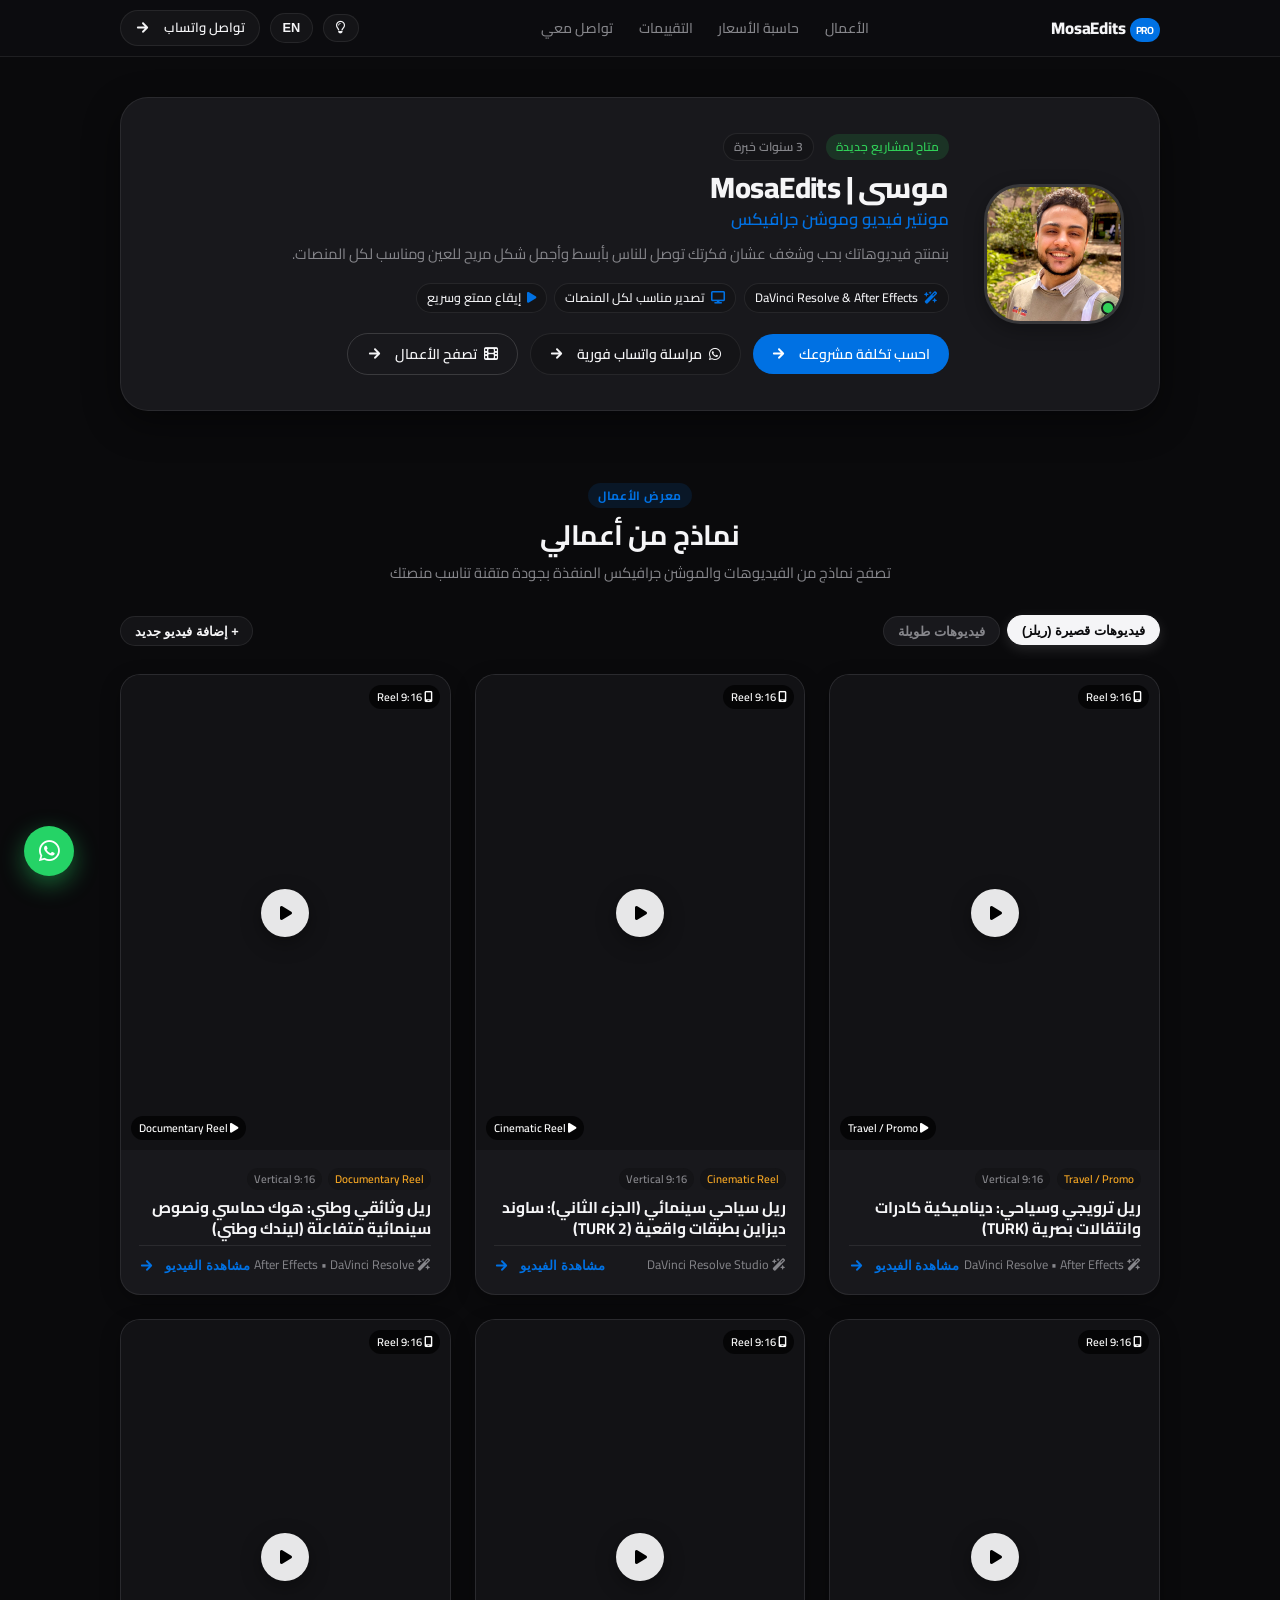
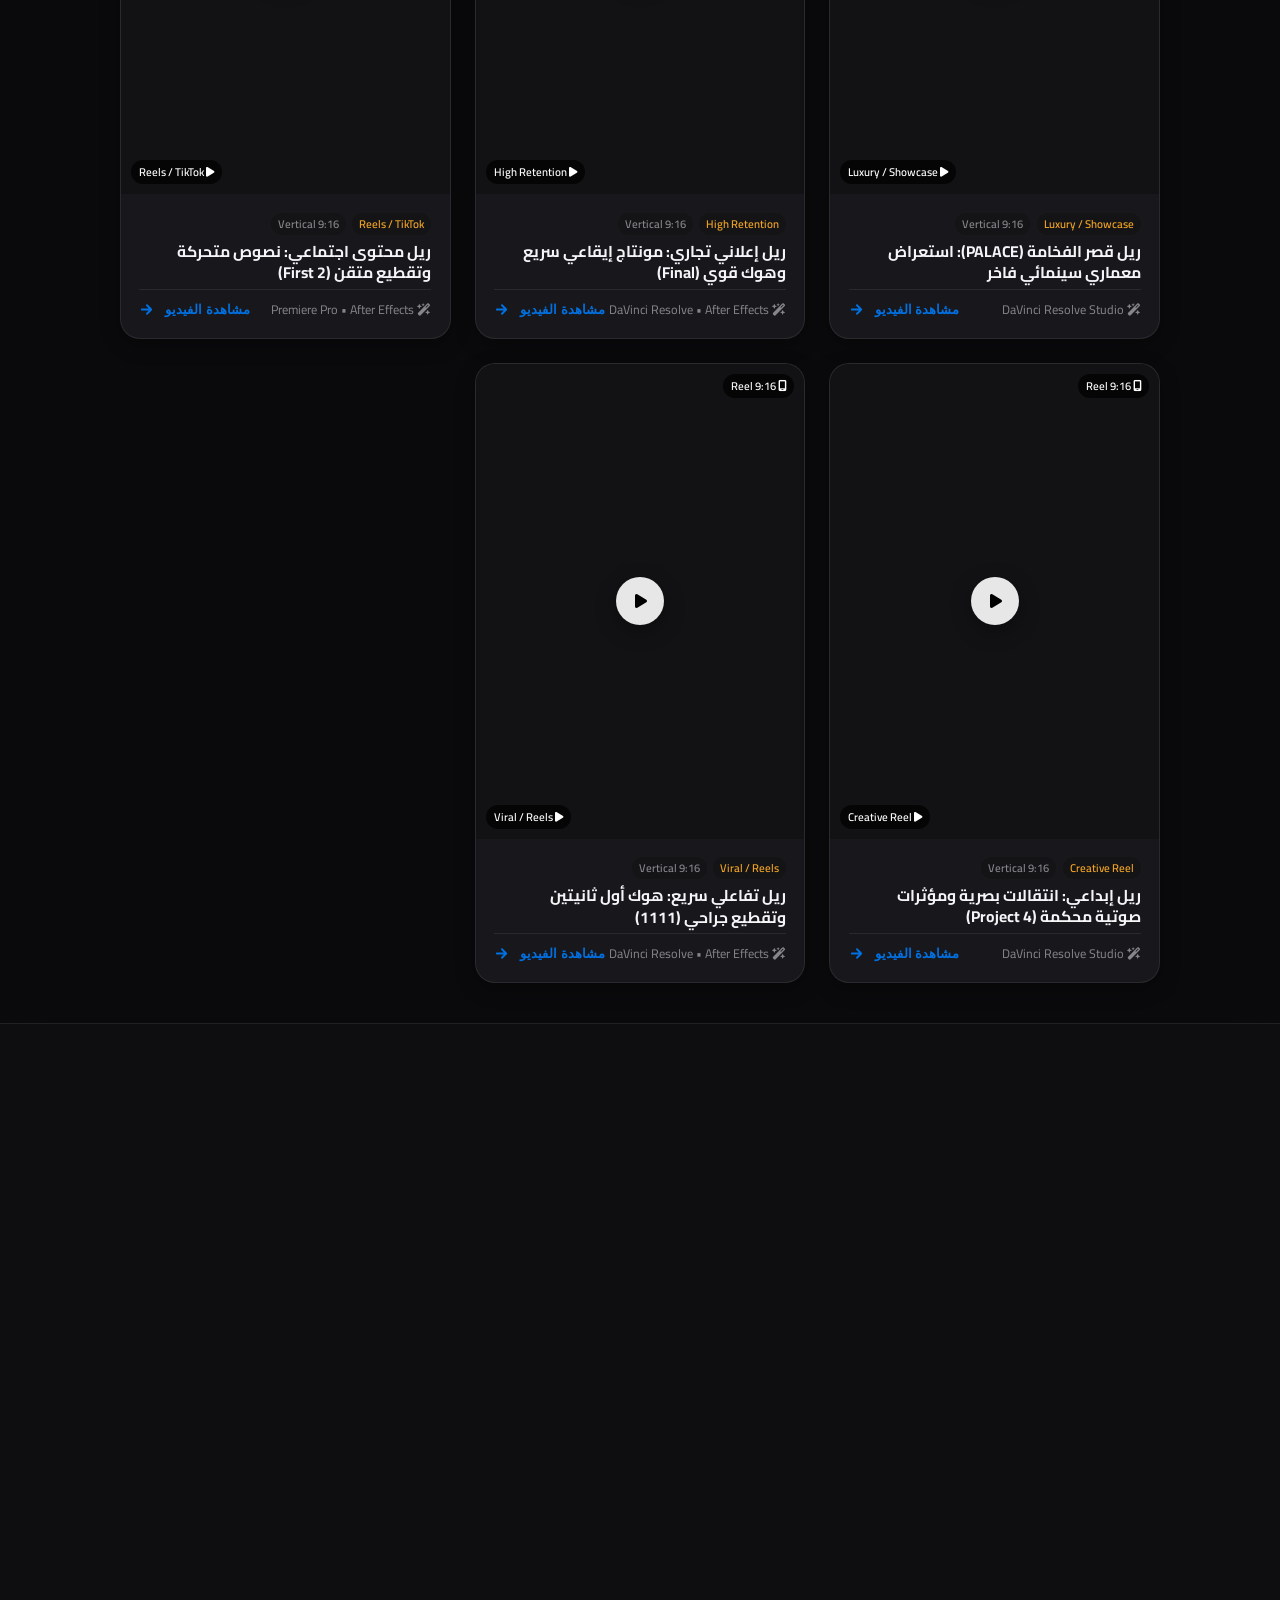
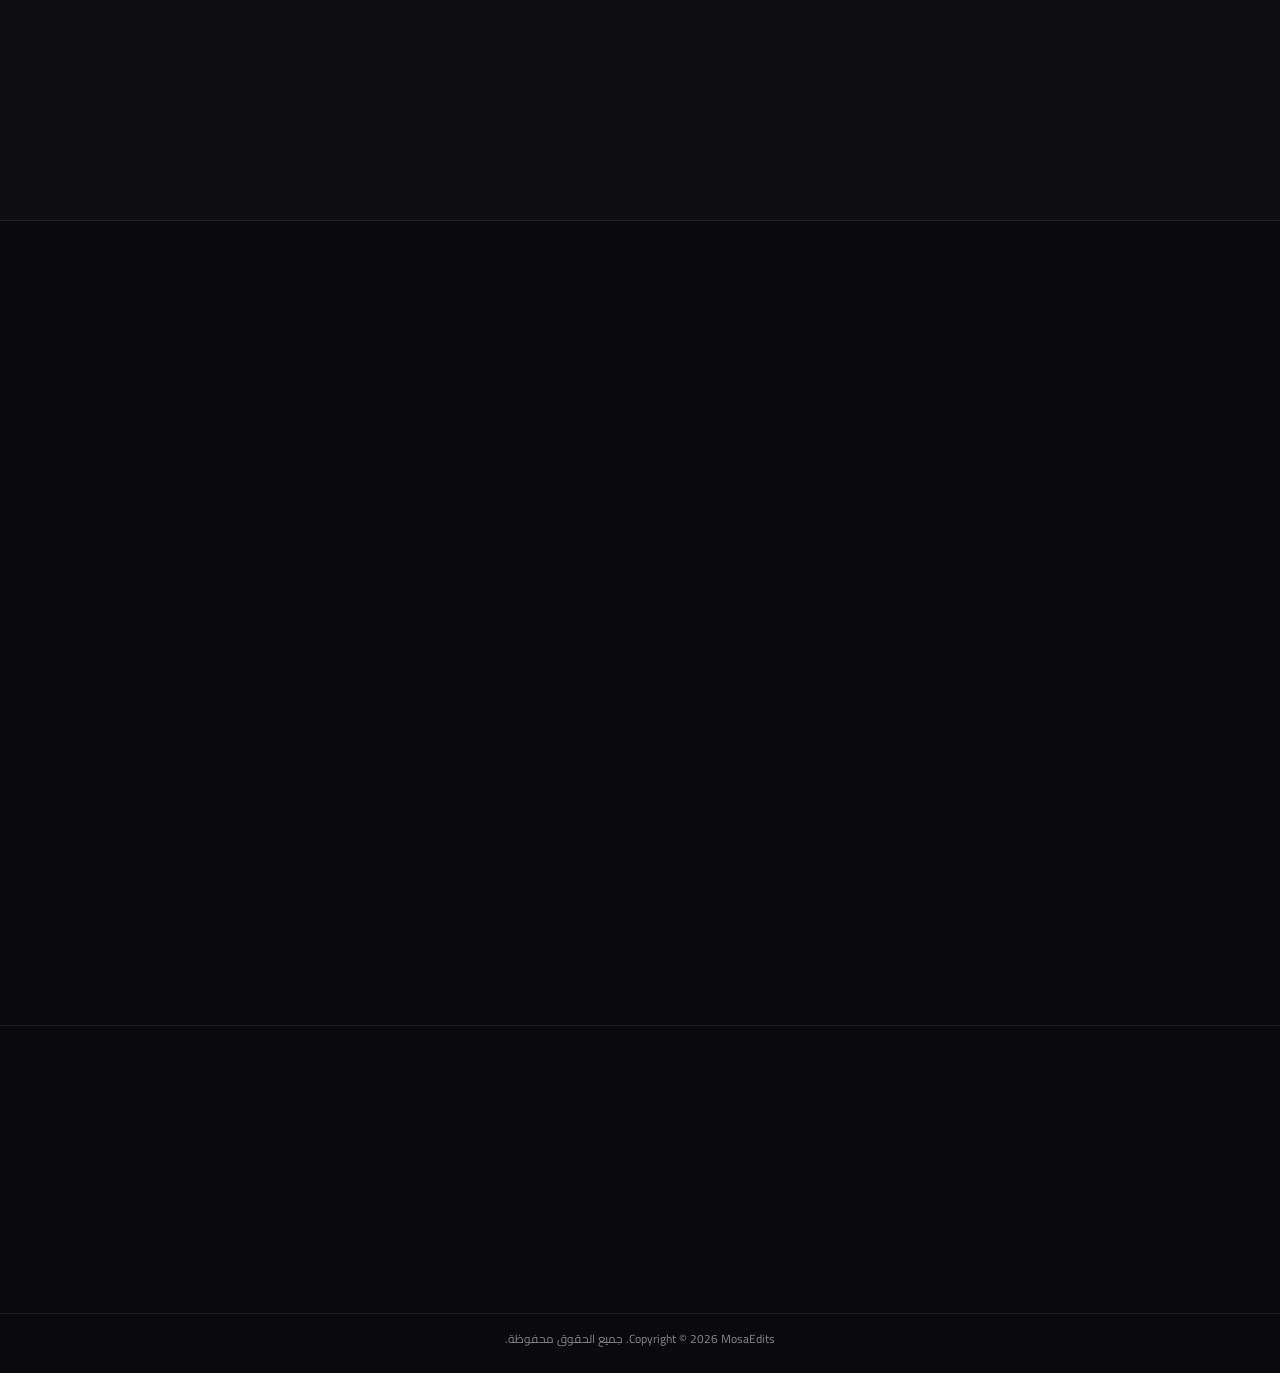
==== commit fbedc5d6: "Fix scroll jank, optimize card mouse tilt, and enhance cosmic particles engine" ====
--- a/index.html
+++ b/index.html
@@ -891,7 +891,7 @@
 
     <!-- Minimal Apple Footer -->
     <footer class="footer">
-        <div class="container footer-container ag-reveal">
+        <div class="container footer-container ag-reveal ag-reveal-fade">
             <div class="footer-brand">
                 <span class="logo-text">MosaEdits <span class="apple-badge">Pro</span></span>
                 <p class="footer-bio" data-i18n="footer.bio">MosaEdits Pro — مونتاج فيديو وموشن جرافيكس عالي الأداء
@@ -904,7 +904,7 @@
                         class="fa-brands fa-whatsapp"></i></a>
             </div>
         </div>
-        <div class="container footer-seo-wrap ag-reveal">
+        <div class="container footer-seo-wrap ag-reveal ag-reveal-fade">
             <div class="footer-seo-tags">
                 <span class="seo-tag-title"><i class="fa-solid fa-tags"></i> خدمات ومجالات المونتاج المتوفرة:</span>
                 <div class="seo-tags-list">
--- a/css/style.css
+++ b/css/style.css
@@ -746,14 +746,13 @@
     border: 1px solid var(--apple-border);
     border-radius: var(--radius-lg);
     overflow: hidden;
-    transition: all var(--transition-fast);
+    transition: border-color var(--transition-fast), box-shadow var(--transition-fast);
     display: flex;
     flex-direction: column;
     box-shadow: var(--shadow-card);
 }
 
 .project-card:hover {
-    transform: translateY(-3px);
     border-color: var(--apple-border-strong);
     box-shadow: var(--shadow-apple);
 }
@@ -972,9 +971,15 @@
    ========================================================================== */
 .calculator-section {
     padding: 2.5rem 0;
-    background: var(--apple-surface);
+    background: rgba(18, 18, 21, 0.65);
+    backdrop-filter: blur(20px);
+    -webkit-backdrop-filter: blur(20px);
     border-top: 1px solid var(--apple-border);
     border-bottom: 1px solid var(--apple-border);
+}
+
+body.theme-light .calculator-section {
+    background: rgba(255, 255, 255, 0.72);
 }
 
 .configurator-wrapper {
@@ -2000,7 +2005,9 @@
 .footer {
     border-top: 1px solid var(--apple-border);
     padding: 2rem 0 1.5rem;
-    background: var(--apple-bg);
+    background: transparent;
+    position: relative;
+    z-index: 2;
 }
 
 .footer-container {
@@ -2171,18 +2178,16 @@
 
 .ag-reveal {
     opacity: 0;
-    transform: translateY(32px) scale(0.96);
-    filter: blur(8px);
-    transition: opacity 0.85s cubic-bezier(0.16, 1, 0.3, 1),
-                transform 0.85s cubic-bezier(0.16, 1, 0.3, 1),
-                filter 0.85s cubic-bezier(0.16, 1, 0.3, 1);
-    will-change: opacity, transform, filter;
+    transform: translateY(22px);
+    transition: opacity 0.65s cubic-bezier(0.16, 1, 0.3, 1),
+                transform 0.65s cubic-bezier(0.16, 1, 0.3, 1);
 }
 
 .ag-reveal.is-revealed {
     opacity: 1;
-    transform: translateY(0) scale(1);
-    filter: blur(0);
+    transform: none;
+    filter: none !important;
+    will-change: auto;
 }
 
 /* Staggered card entrance */
@@ -2192,24 +2197,25 @@
 
 /* Reveal Variations */
 .ag-reveal-scale {
-    transform: translateY(28px) scale(0.93);
-    filter: blur(10px);
+    transform: translateY(18px) scale(0.96);
 }
 
 .ag-reveal-scale.is-revealed {
-    transform: translateY(0) scale(1);
-    filter: blur(0);
+    transform: none;
+    filter: none !important;
+    will-change: auto;
 }
 
 .ag-reveal-fade {
     transform: none;
-    filter: blur(6px);
-    transition: opacity 0.85s cubic-bezier(0.16, 1, 0.3, 1),
-                filter 0.85s cubic-bezier(0.16, 1, 0.3, 1);
+    transition: opacity 0.6s cubic-bezier(0.16, 1, 0.3, 1);
 }
 
 .ag-reveal-fade.is-revealed {
-    filter: blur(0);
+    opacity: 1;
+    transform: none;
+    filter: none !important;
+    will-change: auto;
 }
 
 /* Micro-animations inside Profile Card on Reveal */
@@ -2249,24 +2255,16 @@
 /* 2. GALLERY PROJECT CARDS CINEMATIC REVEAL & SHEEN */
 .project-card.ag-reveal {
     opacity: 0;
-    transform: translateY(38px) scale(0.94);
-    filter: blur(8px);
-    transition: opacity 0.8s cubic-bezier(0.16, 1, 0.3, 1),
-                transform 0.8s cubic-bezier(0.16, 1, 0.3, 1),
-                filter 0.8s cubic-bezier(0.16, 1, 0.3, 1),
-                border-color 0.3s ease,
-                box-shadow 0.35s ease;
-    will-change: opacity, transform, filter;
+    transform: translateY(24px) scale(0.97);
+    transition: opacity 0.55s cubic-bezier(0.16, 1, 0.3, 1),
+                transform 0.55s cubic-bezier(0.16, 1, 0.3, 1);
 }
 
 .project-card.ag-reveal.is-revealed {
     opacity: 1;
-    transform: translateY(0) scale(1);
-    filter: blur(0);
-}
-
-.project-card.ag-reveal.is-revealed:hover {
-    transform: translateY(-4px) scale(1.01);
+    transform: none;
+    filter: none !important;
+    will-change: auto;
 }
 
 /* Dynamic light sheen sweep across video cards as they land */
@@ -2296,12 +2294,12 @@
     height: 100vh;
     pointer-events: none !important;
     z-index: 0;
-    opacity: 0.65;
+    opacity: 0.85;
     transition: opacity 0.4s ease;
 }
 
 body.theme-light .ag-particles-canvas {
-    opacity: 0.3;
+    opacity: 0.6;
 }
 
 /* 4. 3D CARD PERSPECTIVE TILT & SHEEN */
@@ -2310,10 +2308,9 @@
 .feedback-card,
 .contact-card-apple {
     position: relative;
-    transform-style: preserve-3d;
-    transition: transform 0.35s cubic-bezier(0.16, 1, 0.3, 1),
-                box-shadow 0.35s cubic-bezier(0.16, 1, 0.3, 1),
-                border-color 0.3s ease;
+    /* Flatten 3D context to prevent overflow:hidden clipping and disappearance bugs */
+    backface-visibility: hidden;
+    -webkit-backface-visibility: hidden;
 }
 
 /* Video cards are fully clickable */
@@ -2403,7 +2400,7 @@
     }
 
     .ag-particles-canvas {
-        display: none !important;
+        opacity: 0.45;
     }
 }
 
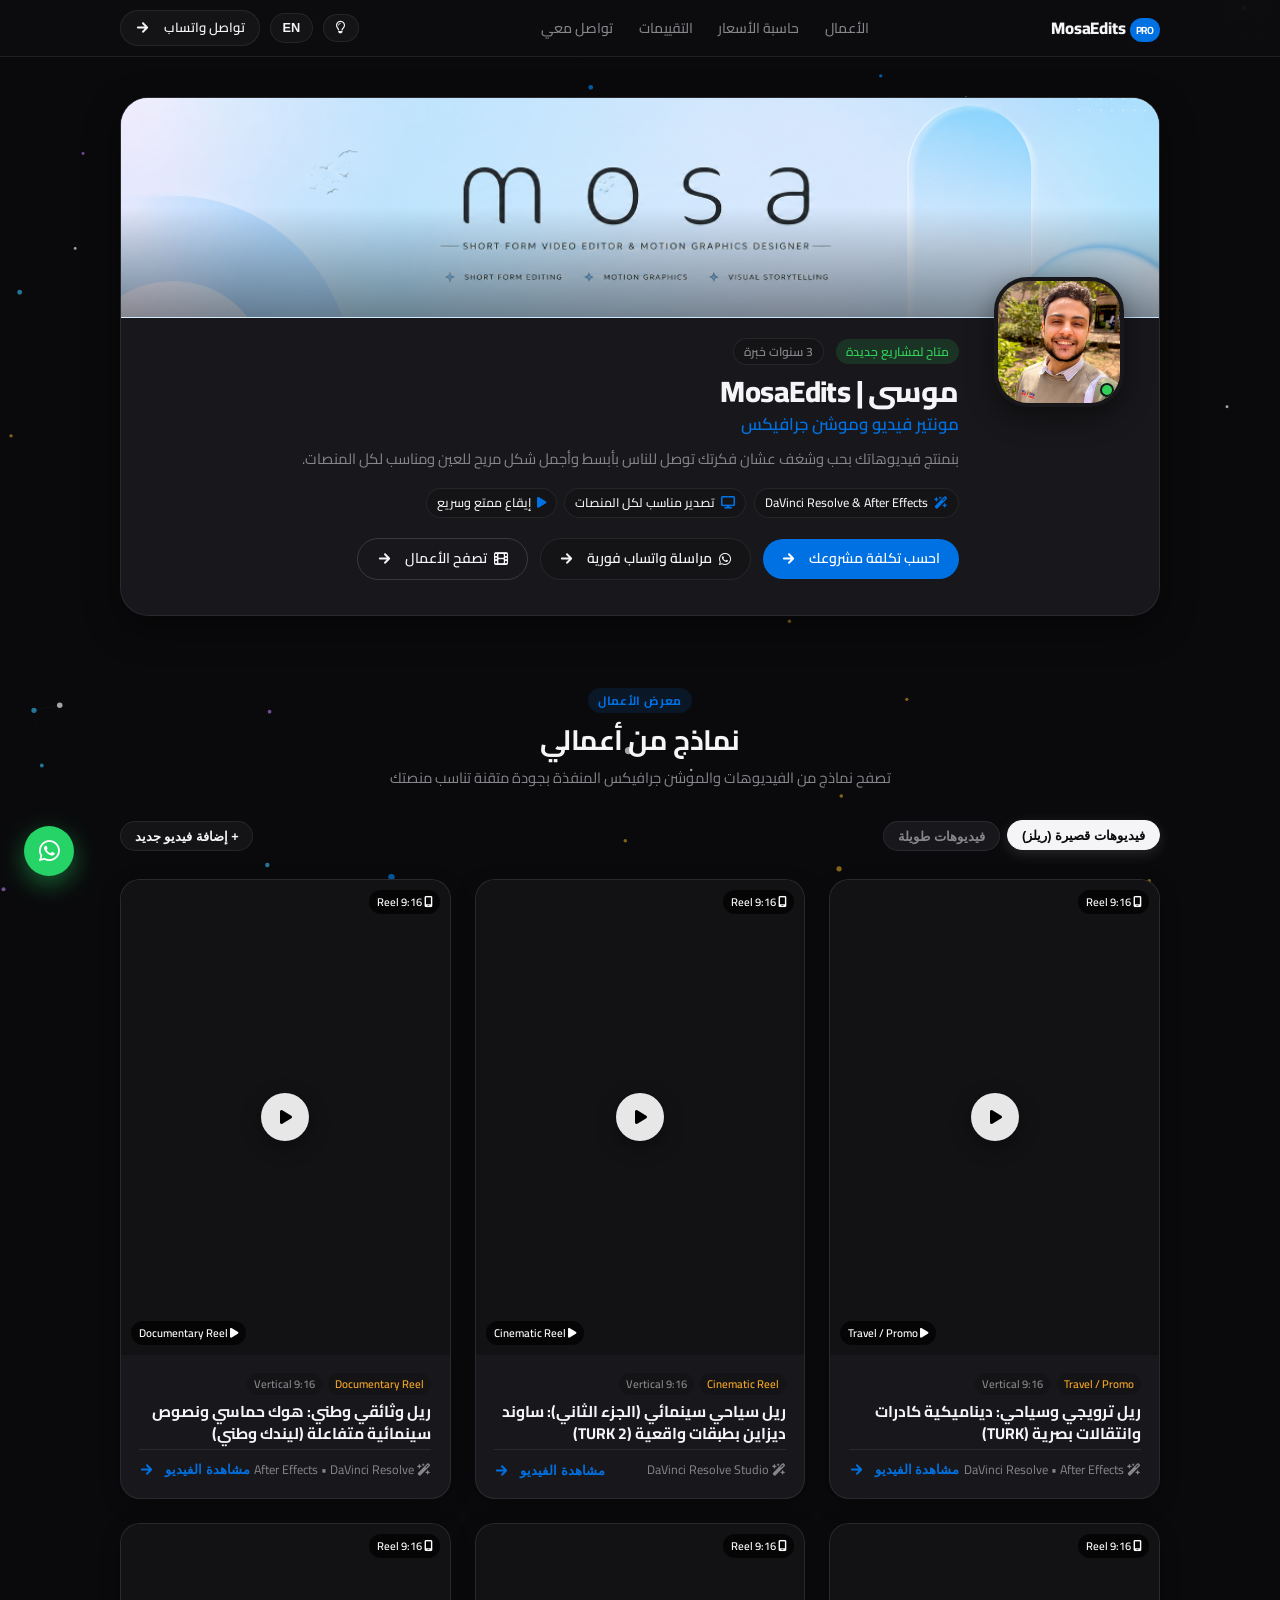
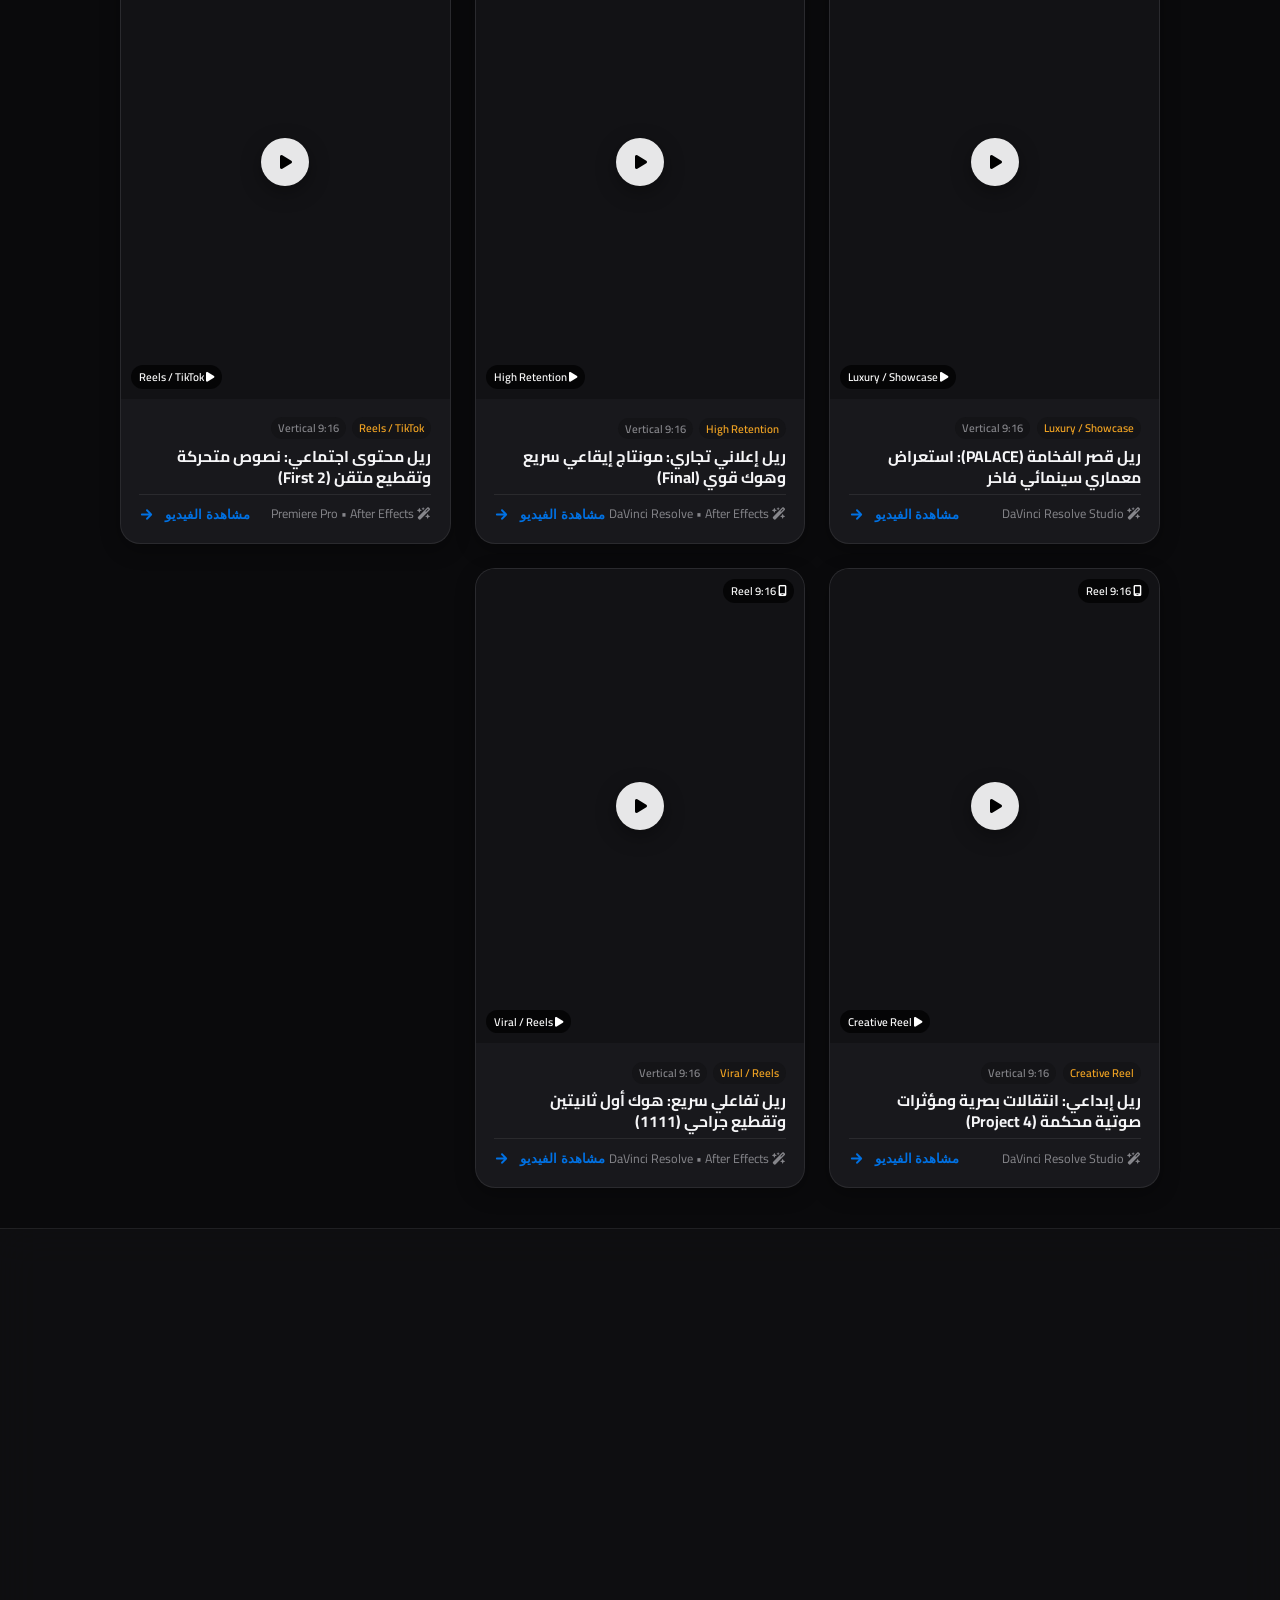
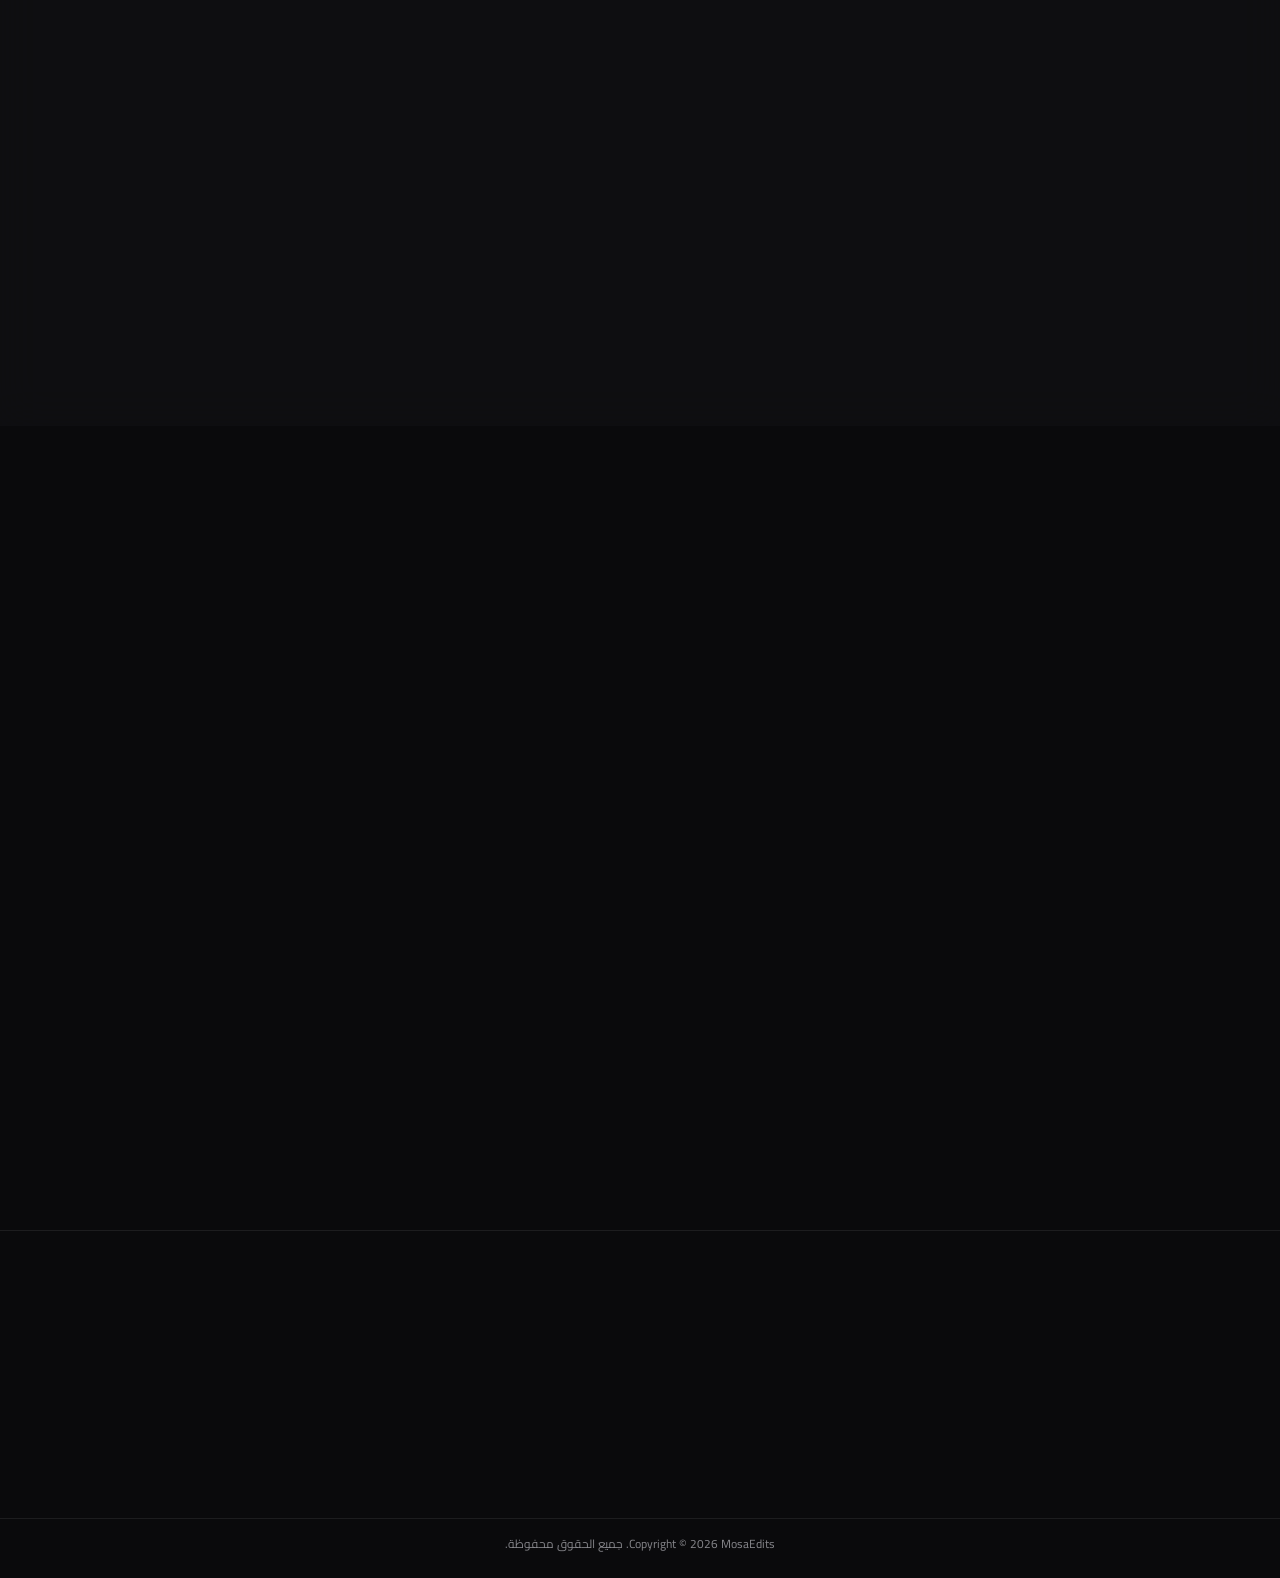
==== commit 5dd5333c: "Add official brand banner cover header and set as rich social preview image" ====
--- a/index.html
+++ b/index.html
@@ -22,7 +22,12 @@
     <meta property="og:description"
         content="مونتاج فيديو وموشن جرافيكس عالي الاحترافية للريلز واليوتيوب والبودكاست. تصفح معرض الأعمال واحسب تكلفة مشروعك فوراً.">
     <meta property="og:url" content="https://mosaedits1-dotcom.github.io/mosa-edits/">
-    <meta property="og:image" content="https://mosaedits1-dotcom.github.io/mosa-edits/WhatsApp%20Image%202026-09-26%20at%201.04.17%20PM.jpeg">
+    <meta property="og:image" content="https://mosaedits1-dotcom.github.io/mosa-edits/img/banner.png">
+    <meta property="og:image:secure_url" content="https://mosaedits1-dotcom.github.io/mosa-edits/img/banner.png">
+    <meta property="og:image:type" content="image/png">
+    <meta property="og:image:width" content="1024">
+    <meta property="og:image:height" content="409">
+    <meta property="og:image:alt" content="MosaEdits Pro | مونتير فيديو وموشن جرافيكس">
     <meta property="og:locale" content="ar_AR">
     <meta property="og:locale:alternate" content="en_US">
 
@@ -30,7 +35,8 @@
     <meta name="twitter:card" content="summary_large_image">
     <meta name="twitter:title" content="MosaEdits Pro | مونتير فيديو وموشن جرافيكس">
     <meta name="twitter:description" content="مونتاج فيديو وموشن جرافيكس احترافي. تصفح الأعمال وتواصل فوراً عبر واتساب.">
-    <meta name="twitter:image" content="https://mosaedits1-dotcom.github.io/mosa-edits/WhatsApp%20Image%202026-09-26%20at%201.04.17%20PM.jpeg">
+    <meta name="twitter:image" content="https://mosaedits1-dotcom.github.io/mosa-edits/img/banner.png">
+    <meta name="twitter:image:alt" content="MosaEdits Pro | مونتير فيديو وموشن جرافيكس">
 
     <!-- Advanced Structured Data (Schema.org JSON-LD) for Googlebot -->
     <script type="application/ld+json">
@@ -44,7 +50,7 @@
           "alternateName": ["موسى", "موسى مونتير", "Mosa Video Editor", "MosaEdits Pro"],
           "jobTitle": "Professional Video Editor & Motion Graphics Designer",
           "url": "https://mosaedits1-dotcom.github.io/mosa-edits/",
-          "image": "https://mosaedits1-dotcom.github.io/mosa-edits/WhatsApp%20Image%202026-09-26%20at%201.04.17%20PM.jpeg",
+          "image": "https://mosaedits1-dotcom.github.io/mosa-edits/img/banner.png",
           "telephone": "+201096419945",
           "sameAs": [
             "https://wa.me/201096419945",
@@ -283,74 +289,83 @@
         <section class="profile-hero-section" id="profile">
             <div class="container">
                 <div class="profile-id-card ag-reveal ag-reveal-scale">
-                    <!-- Avatar / Profile Picture -->
-                    <div class="profile-avatar-wrapper">
-                        <div class="profile-avatar-squircle">
-                            <img src="img/profile.jpeg" alt="MosaEdits Profile Picture" class="profile-avatar-img"
-                                onerror="this.src='WhatsApp Image 2026-09-26 at 1.04.17 PM.jpeg'">
-                            <span class="profile-online-indicator" title="متاح الآن"></span>
+                    <!-- Top Cover Banner Header -->
+                    <div class="profile-card-banner">
+                        <img src="img/banner.png" alt="MosaEdits Pro — Short Form Video Editor & Motion Graphics Designer" class="profile-banner-img">
+                        <div class="profile-banner-sheen"></div>
+                    </div>
+
+                    <!-- Profile Main Card Body -->
+                    <div class="profile-card-body">
+                        <!-- Avatar / Profile Picture -->
+                        <div class="profile-avatar-wrapper">
+                            <div class="profile-avatar-squircle">
+                                <img src="img/profile.jpeg" alt="MosaEdits Profile Picture" class="profile-avatar-img"
+                                    onerror="this.src='WhatsApp Image 2026-09-26 at 1.04.17 PM.jpeg'">
+                                <span class="profile-online-indicator" title="متاح الآن"></span>
+                            </div>
                         </div>
-                    </div>
-
-                    <!-- Profile Bio & Meta -->
-                    <div class="profile-content">
-                        <div class="profile-header-row">
-                            <span class="profile-status-badge" data-i18n="profile.statusBadge">
-                                <span class="pulse-dot"></span> متاح لمشاريع جديدة
-                            </span>
-                            <span class="profile-experience-tag" data-i18n="profile.expBadge">3 Years Experience</span>
-                        </div>
-
-                        <h1 class="profile-name" data-i18n="profile.name">موسى | MosaEdits</h1>
-                        <h2 class="profile-role" data-i18n="profile.role">مونتير فيديو وموشن جرافيكس</h2>
-
-                        <p class="profile-bio" data-i18n="profile.bio">
-                            بنمنتج فيديوهاتك بحب وشغف عشان فكرتك توصل للناس بأبسط وأجمل شكل مريح للعين ومناسب لكل
-                            المنصات.
-                        </p>
-
-                        <!-- Feature Chips -->
-                        <div class="profile-skills-row">
-                            <span class="skill-chip"><i class="fa-solid fa-wand-magic-sparkles"></i> <span
-                                    data-i18n="profile.skill1">DaVinci Resolve & After Effects</span></span>
-                            <span class="skill-chip"><i class="fa-solid fa-display"></i> <span
-                                    data-i18n="profile.skill2">تصدير مناسب لكل المنصات</span></span>
-                            <span class="skill-chip"><i class="fa-solid fa-play"></i> <span
-                                    data-i18n="profile.skill3">إيقاع ممتع وسريع</span></span>
-                        </div>
-
-                        <!-- Action Buttons with Antigravity Sliding Arrows -->
-                        <div class="profile-actions-row">
-                            <a href="#calculator" class="btn btn-apple-primary">
-                                <span data-i18n="profile.btnCalc">احسب تكلفة مشروعك</span>
-                                <span class="btn-chevron">
-                                    <svg class="ag-arrow-svg" viewBox="0 0 16 16" fill="none">
-                                        <path d="M3 8h10m0 0L8.5 3.5M13 8l-4.5 4.5" stroke="currentColor"
-                                            stroke-width="2" stroke-linecap="round" stroke-linejoin="round" />
-                                    </svg>
+
+                        <!-- Profile Bio & Meta -->
+                        <div class="profile-content">
+                            <div class="profile-header-row">
+                                <span class="profile-status-badge" data-i18n="profile.statusBadge">
+                                    <span class="pulse-dot"></span> متاح لمشاريع جديدة
                                 </span>
-                            </a>
-                            <a href="https://wa.me/201096419945?text=أهلاً%20موسى،%20شفت%20البورتفوليو%20بتاعك%20ومحتاج%20نتعاون%20في%20مشروع"
-                                target="_blank" rel="noopener noreferrer" class="btn btn-apple-secondary">
-                                <i class="fa-brands fa-whatsapp"></i>
-                                <span data-i18n="profile.btnWhatsApp">مراسلة واتساب فورية</span>
-                                <span class="btn-chevron">
-                                    <svg class="ag-arrow-svg" viewBox="0 0 16 16" fill="none">
-                                        <path d="M3 8h10m0 0L8.5 3.5M13 8l-4.5 4.5" stroke="currentColor"
-                                            stroke-width="2" stroke-linecap="round" stroke-linejoin="round" />
-                                    </svg>
-                                </span>
-                            </a>
-                            <a href="#portfolio" class="btn btn-apple-outline">
-                                <i class="fa-solid fa-film"></i>
-                                <span data-i18n="profile.btnWorks">تصفح الأعمال</span>
-                                <span class="btn-chevron">
-                                    <svg class="ag-arrow-svg" viewBox="0 0 16 16" fill="none">
-                                        <path d="M3 8h10m0 0L8.5 3.5M13 8l-4.5 4.5" stroke="currentColor"
-                                            stroke-width="2" stroke-linecap="round" stroke-linejoin="round" />
-                                    </svg>
-                                </span>
-                            </a>
+                                <span class="profile-experience-tag" data-i18n="profile.expBadge">3 Years Experience</span>
+                            </div>
+
+                            <h1 class="profile-name" data-i18n="profile.name">موسى | MosaEdits</h1>
+                            <h2 class="profile-role" data-i18n="profile.role">مونتير فيديو وموشن جرافيكس</h2>
+
+                            <p class="profile-bio" data-i18n="profile.bio">
+                                بنمنتج فيديوهاتك بحب وشغف عشان فكرتك توصل للناس بأبسط وأجمل شكل مريح للعين ومناسب لكل
+                                المنصات.
+                            </p>
+
+                            <!-- Feature Chips -->
+                            <div class="profile-skills-row">
+                                <span class="skill-chip"><i class="fa-solid fa-wand-magic-sparkles"></i> <span
+                                        data-i18n="profile.skill1">DaVinci Resolve & After Effects</span></span>
+                                <span class="skill-chip"><i class="fa-solid fa-display"></i> <span
+                                        data-i18n="profile.skill2">تصدير مناسب لكل المنصات</span></span>
+                                <span class="skill-chip"><i class="fa-solid fa-play"></i> <span
+                                        data-i18n="profile.skill3">إيقاع ممتع وسريع</span></span>
+                            </div>
+
+                            <!-- Action Buttons with Antigravity Sliding Arrows -->
+                            <div class="profile-actions-row">
+                                <a href="#calculator" class="btn btn-apple-primary">
+                                    <span data-i18n="profile.btnCalc">احسب تكلفة مشروعك</span>
+                                    <span class="btn-chevron">
+                                        <svg class="ag-arrow-svg" viewBox="0 0 16 16" fill="none">
+                                            <path d="M3 8h10m0 0L8.5 3.5M13 8l-4.5 4.5" stroke="currentColor"
+                                                stroke-width="2" stroke-linecap="round" stroke-linejoin="round" />
+                                        </svg>
+                                    </span>
+                                </a>
+                                <a href="https://wa.me/201096419945?text=أهلاً%20موسى،%20شفت%20البورتفوليو%20بتاعك%20ومحتاج%20نتعاون%20في%20مشروع"
+                                    target="_blank" rel="noopener noreferrer" class="btn btn-apple-secondary">
+                                    <i class="fa-brands fa-whatsapp"></i>
+                                    <span data-i18n="profile.btnWhatsApp">مراسلة واتساب فورية</span>
+                                    <span class="btn-chevron">
+                                        <svg class="ag-arrow-svg" viewBox="0 0 16 16" fill="none">
+                                            <path d="M3 8h10m0 0L8.5 3.5M13 8l-4.5 4.5" stroke="currentColor"
+                                                stroke-width="2" stroke-linecap="round" stroke-linejoin="round" />
+                                        </svg>
+                                    </span>
+                                </a>
+                                <a href="#portfolio" class="btn btn-apple-outline">
+                                    <i class="fa-solid fa-film"></i>
+                                    <span data-i18n="profile.btnWorks">تصفح الأعمال</span>
+                                    <span class="btn-chevron">
+                                        <svg class="ag-arrow-svg" viewBox="0 0 16 16" fill="none">
+                                            <path d="M3 8h10m0 0L8.5 3.5M13 8l-4.5 4.5" stroke="currentColor"
+                                                stroke-width="2" stroke-linecap="round" stroke-linejoin="round" />
+                                        </svg>
+                                    </span>
+                                </a>
+                            </div>
                         </div>
                     </div>
                 </div>
--- a/css/style.css
+++ b/css/style.css
@@ -531,30 +531,76 @@
     background: var(--apple-card);
     border: 1px solid var(--apple-border);
     border-radius: var(--radius-xl);
-    padding: 2.2rem;
+    padding: 0;
     box-shadow: var(--shadow-apple);
     display: flex;
-    align-items: center;
-    gap: 2.2rem;
+    flex-direction: column;
     transition: all var(--transition-smooth);
     position: relative;
     overflow: hidden;
 }
 
+/* Elite Cover Banner Header */
+.profile-card-banner {
+    position: relative;
+    width: 100%;
+    aspect-ratio: 1024 / 290;
+    max-height: 220px;
+    overflow: hidden;
+    background: linear-gradient(135deg, #d4ecfd, #bfdffc);
+    border-bottom: 1px solid var(--apple-border);
+}
+
+.profile-banner-img {
+    width: 100%;
+    height: 100%;
+    object-fit: cover;
+    object-position: center;
+    display: block;
+    transition: transform 0.65s cubic-bezier(0.16, 1, 0.3, 1);
+}
+
+.profile-id-card:hover .profile-banner-img {
+    transform: scale(1.02);
+}
+
+.profile-banner-sheen {
+    position: absolute;
+    inset: 0;
+    background: linear-gradient(180deg, transparent 50%, rgba(10, 10, 12, 0.45) 100%);
+    pointer-events: none;
+}
+
+body.theme-light .profile-banner-sheen {
+    background: linear-gradient(180deg, transparent 60%, rgba(245, 245, 247, 0.4) 100%);
+}
+
+.profile-card-body {
+    padding: 1.25rem 2.2rem 2.2rem;
+    display: flex;
+    align-items: flex-start;
+    gap: 2.2rem;
+    position: relative;
+    width: 100%;
+}
+
 .profile-avatar-wrapper {
     flex-shrink: 0;
     position: relative;
+    margin-top: -3.8rem;
+    z-index: 3;
 }
 
 .profile-avatar-squircle {
-    width: 140px;
-    height: 140px;
-    border-radius: 36px;
+    width: 130px;
+    height: 130px;
+    border-radius: 34px;
     overflow: hidden;
     position: relative;
-    border: 3px solid var(--apple-border-strong);
-    box-shadow: var(--shadow-card);
+    border: 4px solid var(--apple-card);
+    box-shadow: 0 10px 28px rgba(0, 0, 0, 0.45);
     background: var(--apple-card-subtle);
+    transition: border-color var(--transition-smooth);
 }
 
 .profile-avatar-img {
@@ -2124,10 +2170,30 @@
     }
 
     .profile-id-card {
+        padding: 0;
+    }
+
+    .profile-card-banner {
+        aspect-ratio: 1024 / 360;
+        max-height: 150px;
+    }
+
+    .profile-card-body {
         flex-direction: column;
+        align-items: center;
         text-align: center;
-        padding: 1.75rem 1.25rem;
-        gap: 1.25rem;
+        padding: 1rem 1.25rem 1.75rem;
+        gap: 1.15rem;
+    }
+
+    .profile-avatar-wrapper {
+        margin-top: -3.2rem;
+    }
+
+    .profile-avatar-squircle {
+        width: 108px;
+        height: 108px;
+        border-radius: 28px;
     }
 
     .profile-header-row,
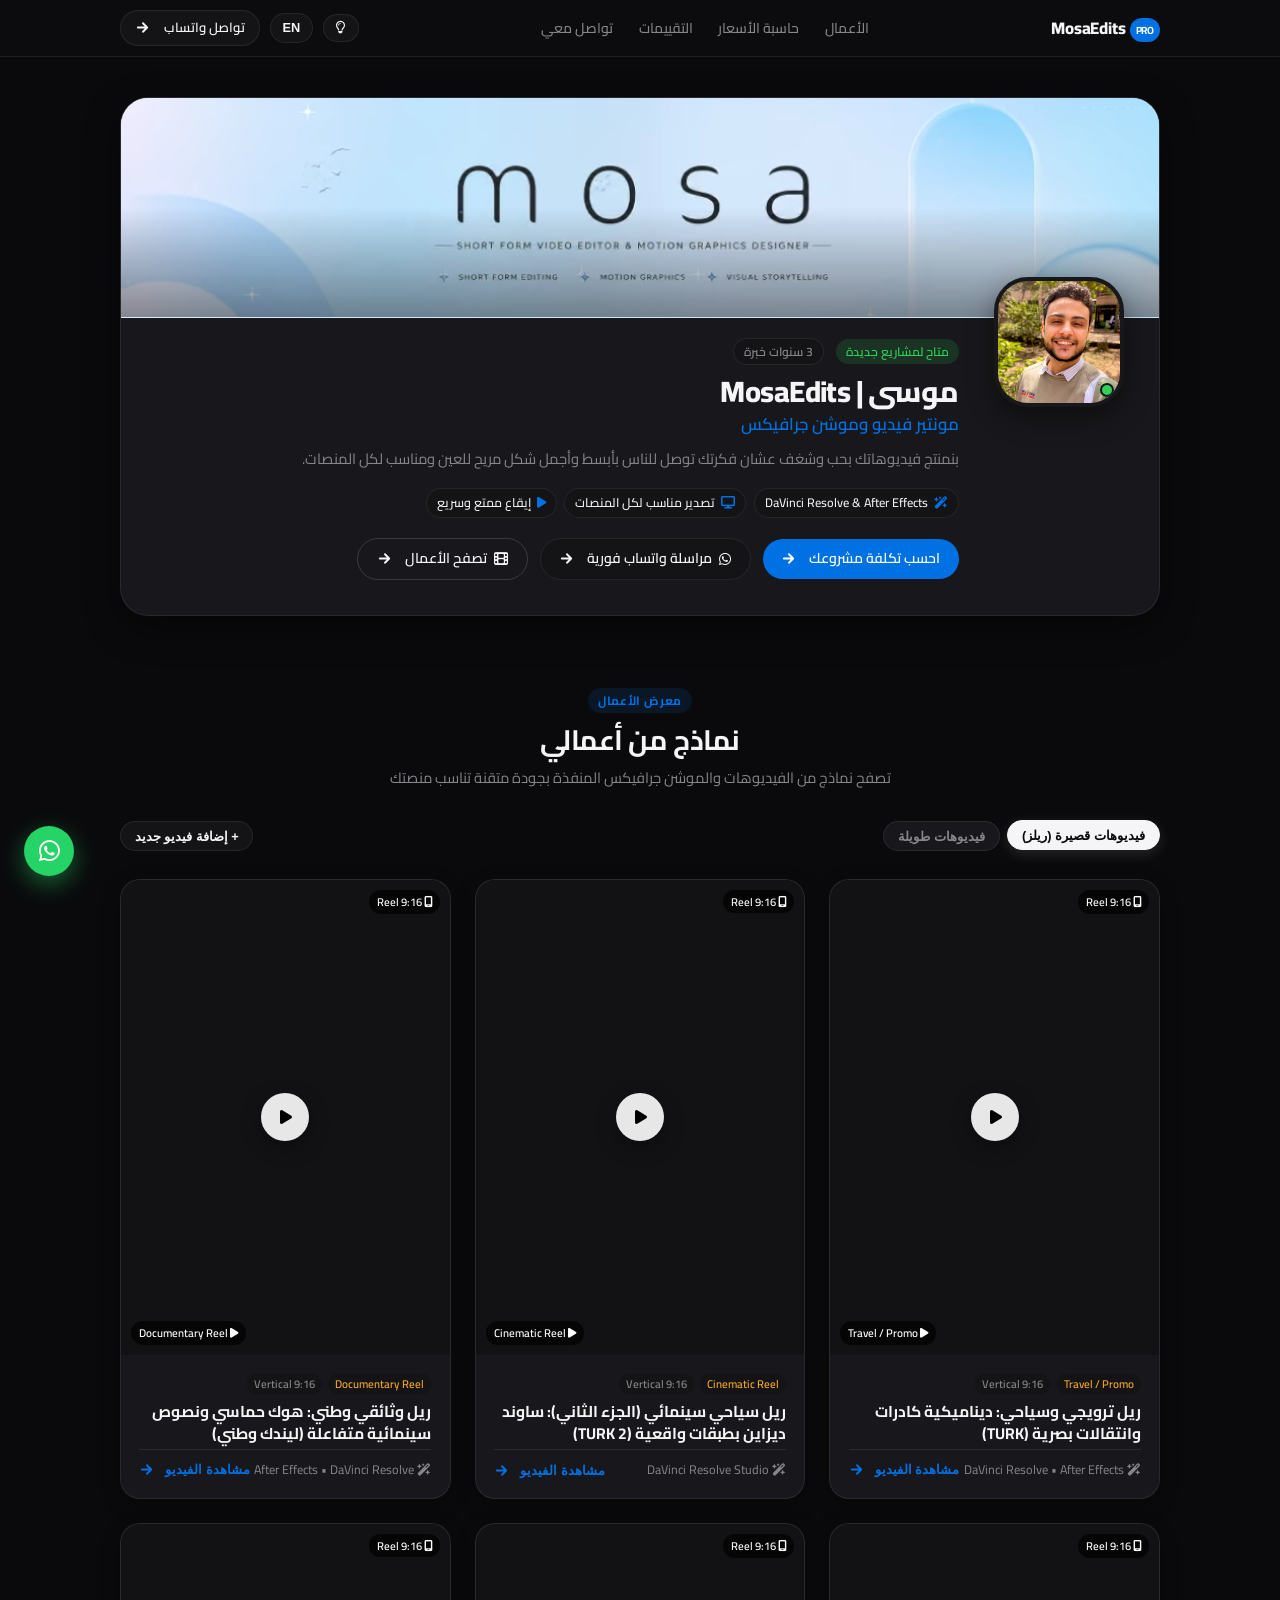
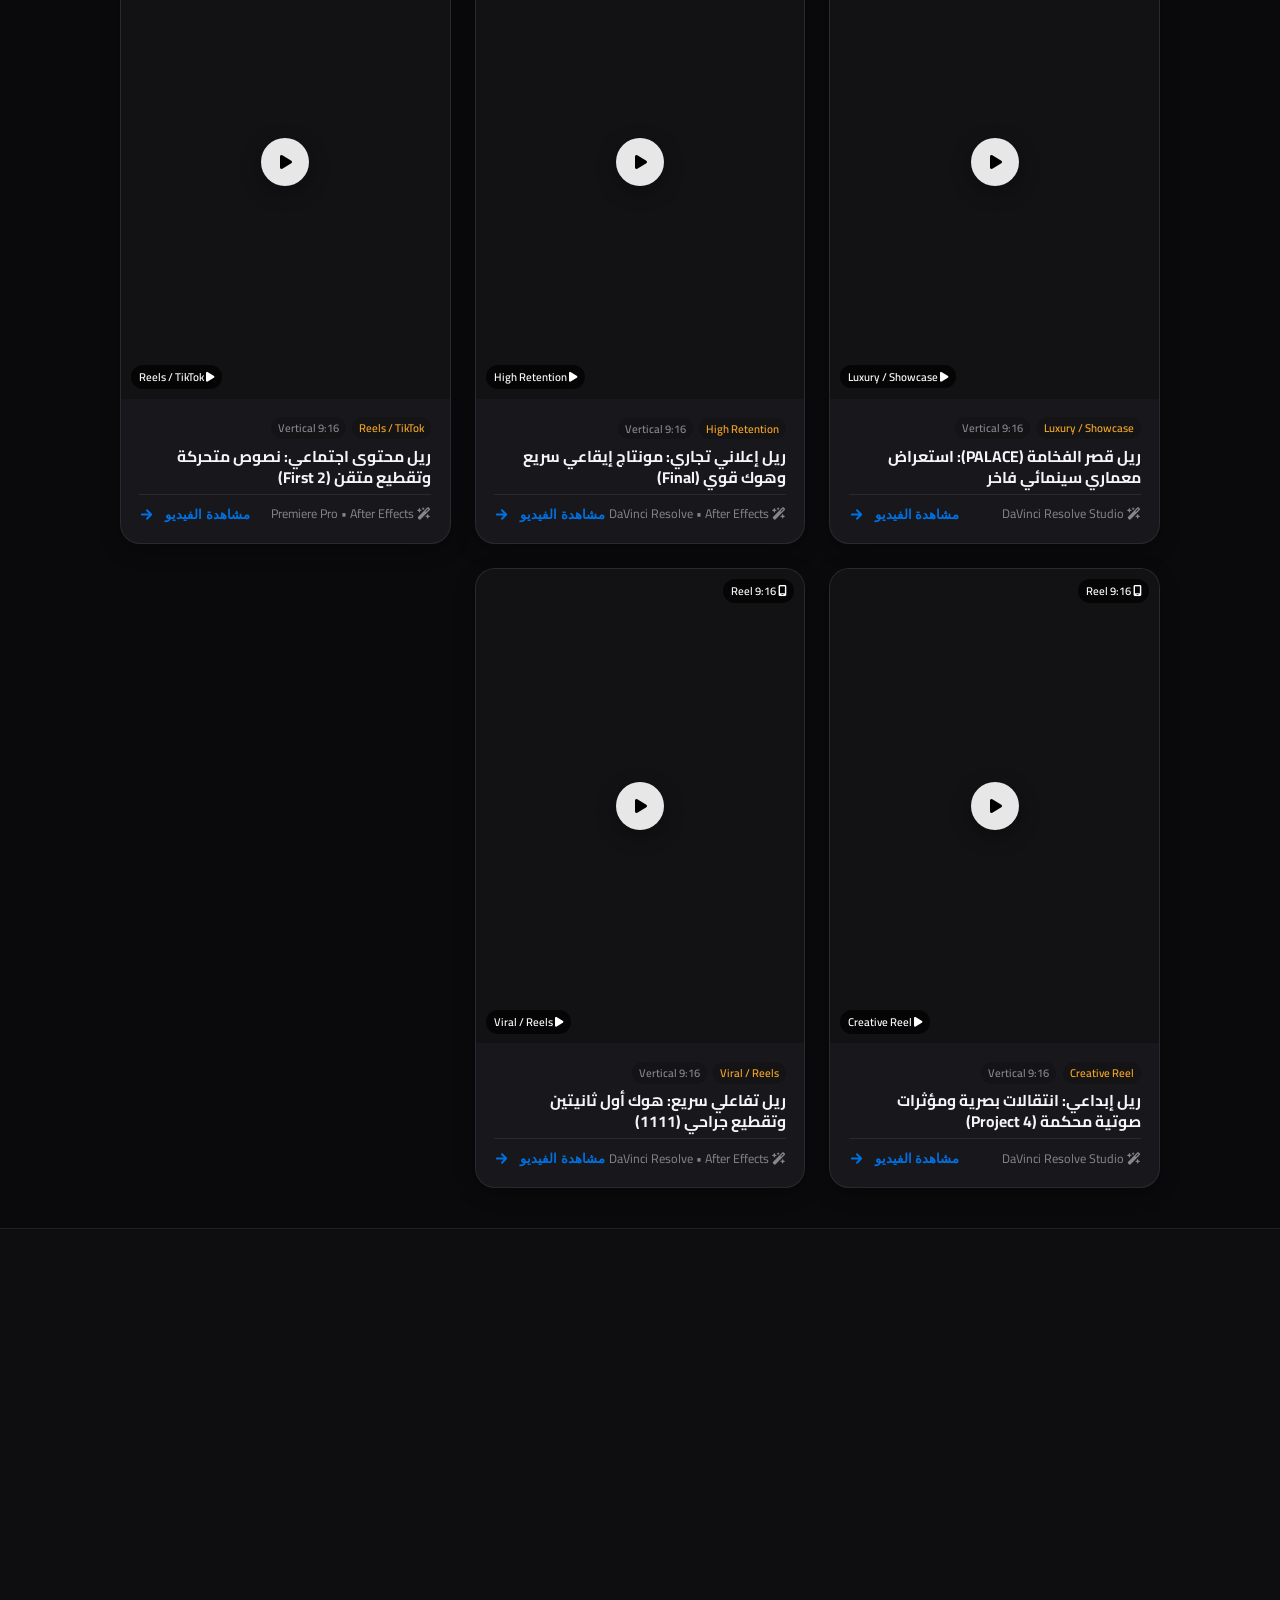
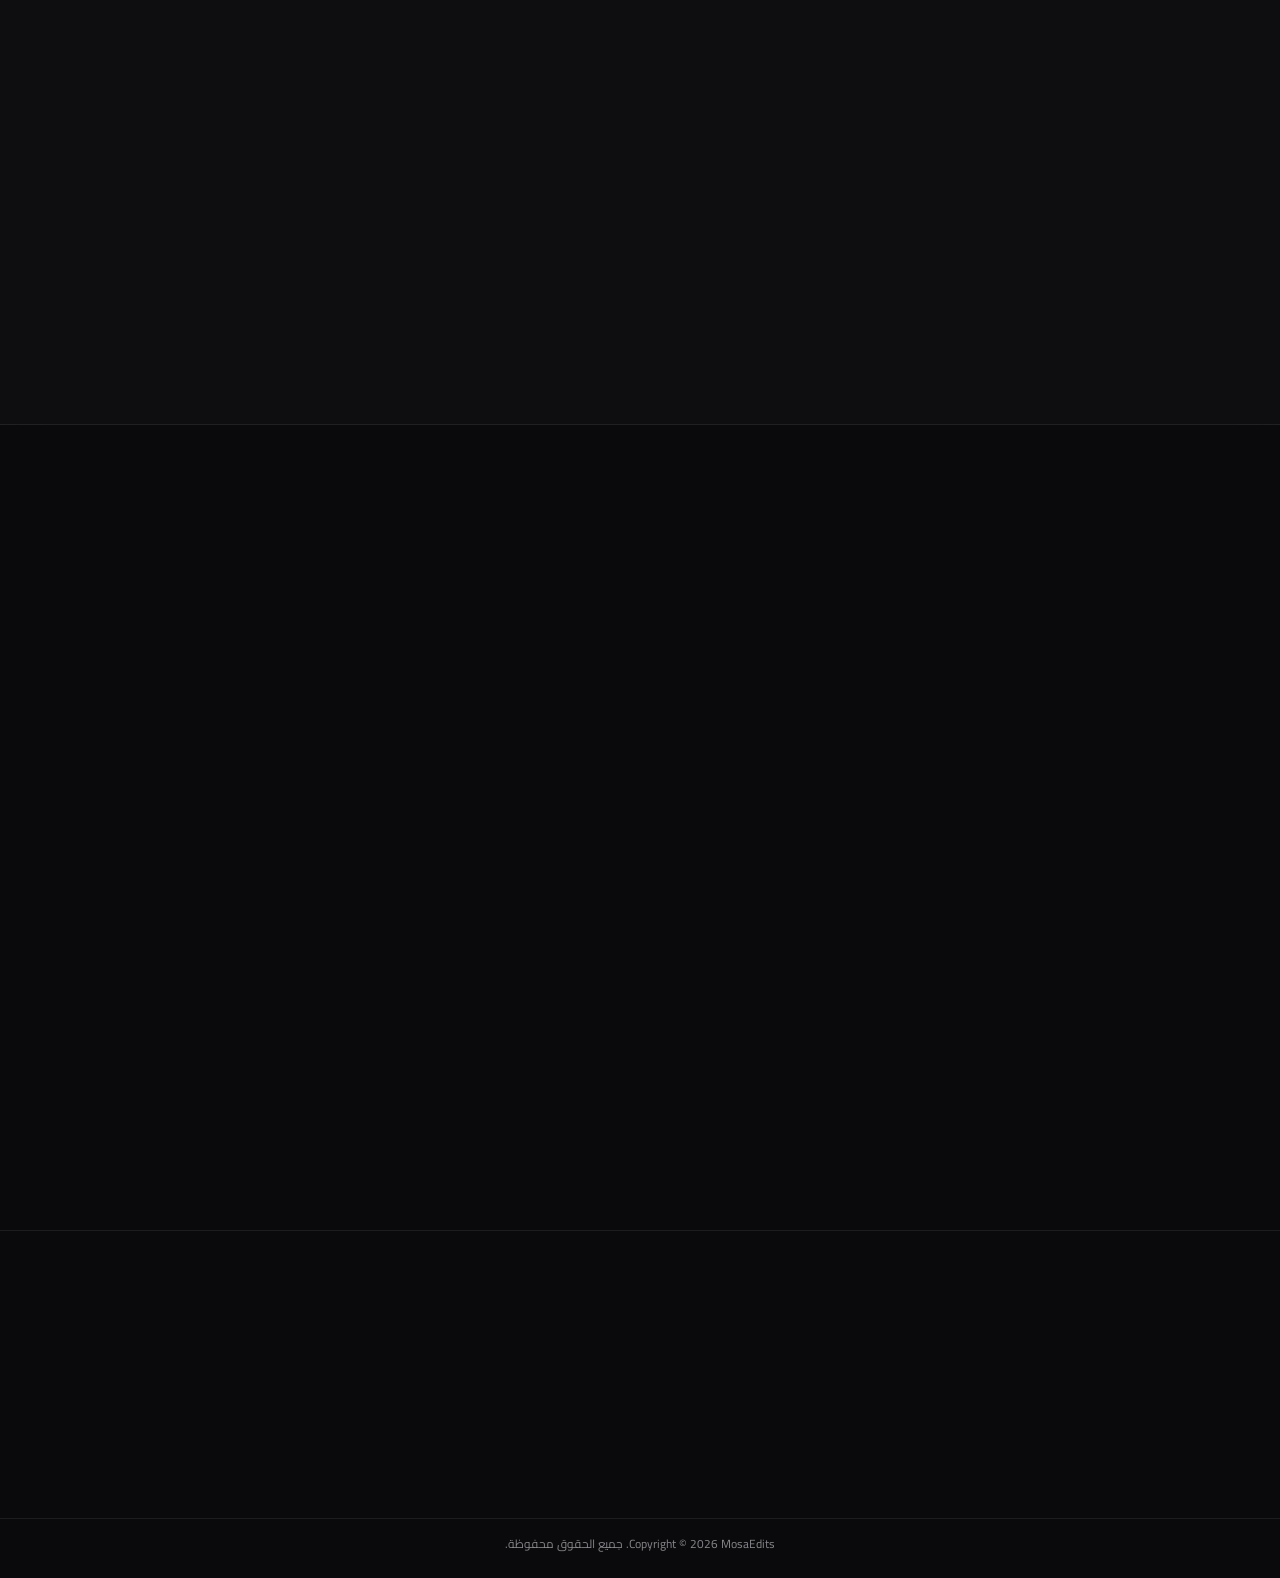
==== commit da5c080c: "Add eye-pleasing animated video banner with smooth loop in MP4 and WebM" ====
--- a/index.html
+++ b/index.html
@@ -289,9 +289,13 @@
         <section class="profile-hero-section" id="profile">
             <div class="container">
                 <div class="profile-id-card ag-reveal ag-reveal-scale">
-                    <!-- Top Cover Banner Header -->
+                    <!-- Top Cover Banner Header with Seamless Video Animation -->
                     <div class="profile-card-banner">
-                        <img src="img/banner.png" alt="MosaEdits Pro — Short Form Video Editor & Motion Graphics Designer" class="profile-banner-img">
+                        <video class="profile-banner-media" autoplay loop muted playsinline poster="img/banner.png" aria-label="MosaEdits Animated Branding Banner">
+                            <source src="img/banner-anim.webm" type="video/webm">
+                            <source src="img/banner-anim.mp4" type="video/mp4">
+                            <img src="img/banner.png" alt="MosaEdits Pro — Short Form Video Editor & Motion Graphics Designer" class="profile-banner-img">
+                        </video>
                         <div class="profile-banner-sheen"></div>
                     </div>
 
--- a/css/style.css
+++ b/css/style.css
@@ -551,7 +551,8 @@
     border-bottom: 1px solid var(--apple-border);
 }
 
-.profile-banner-img {
+.profile-banner-img,
+.profile-banner-media {
     width: 100%;
     height: 100%;
     object-fit: cover;
@@ -560,7 +561,8 @@
     transition: transform 0.65s cubic-bezier(0.16, 1, 0.3, 1);
 }
 
-.profile-id-card:hover .profile-banner-img {
+.profile-id-card:hover .profile-banner-img,
+.profile-id-card:hover .profile-banner-media {
     transform: scale(1.02);
 }
 
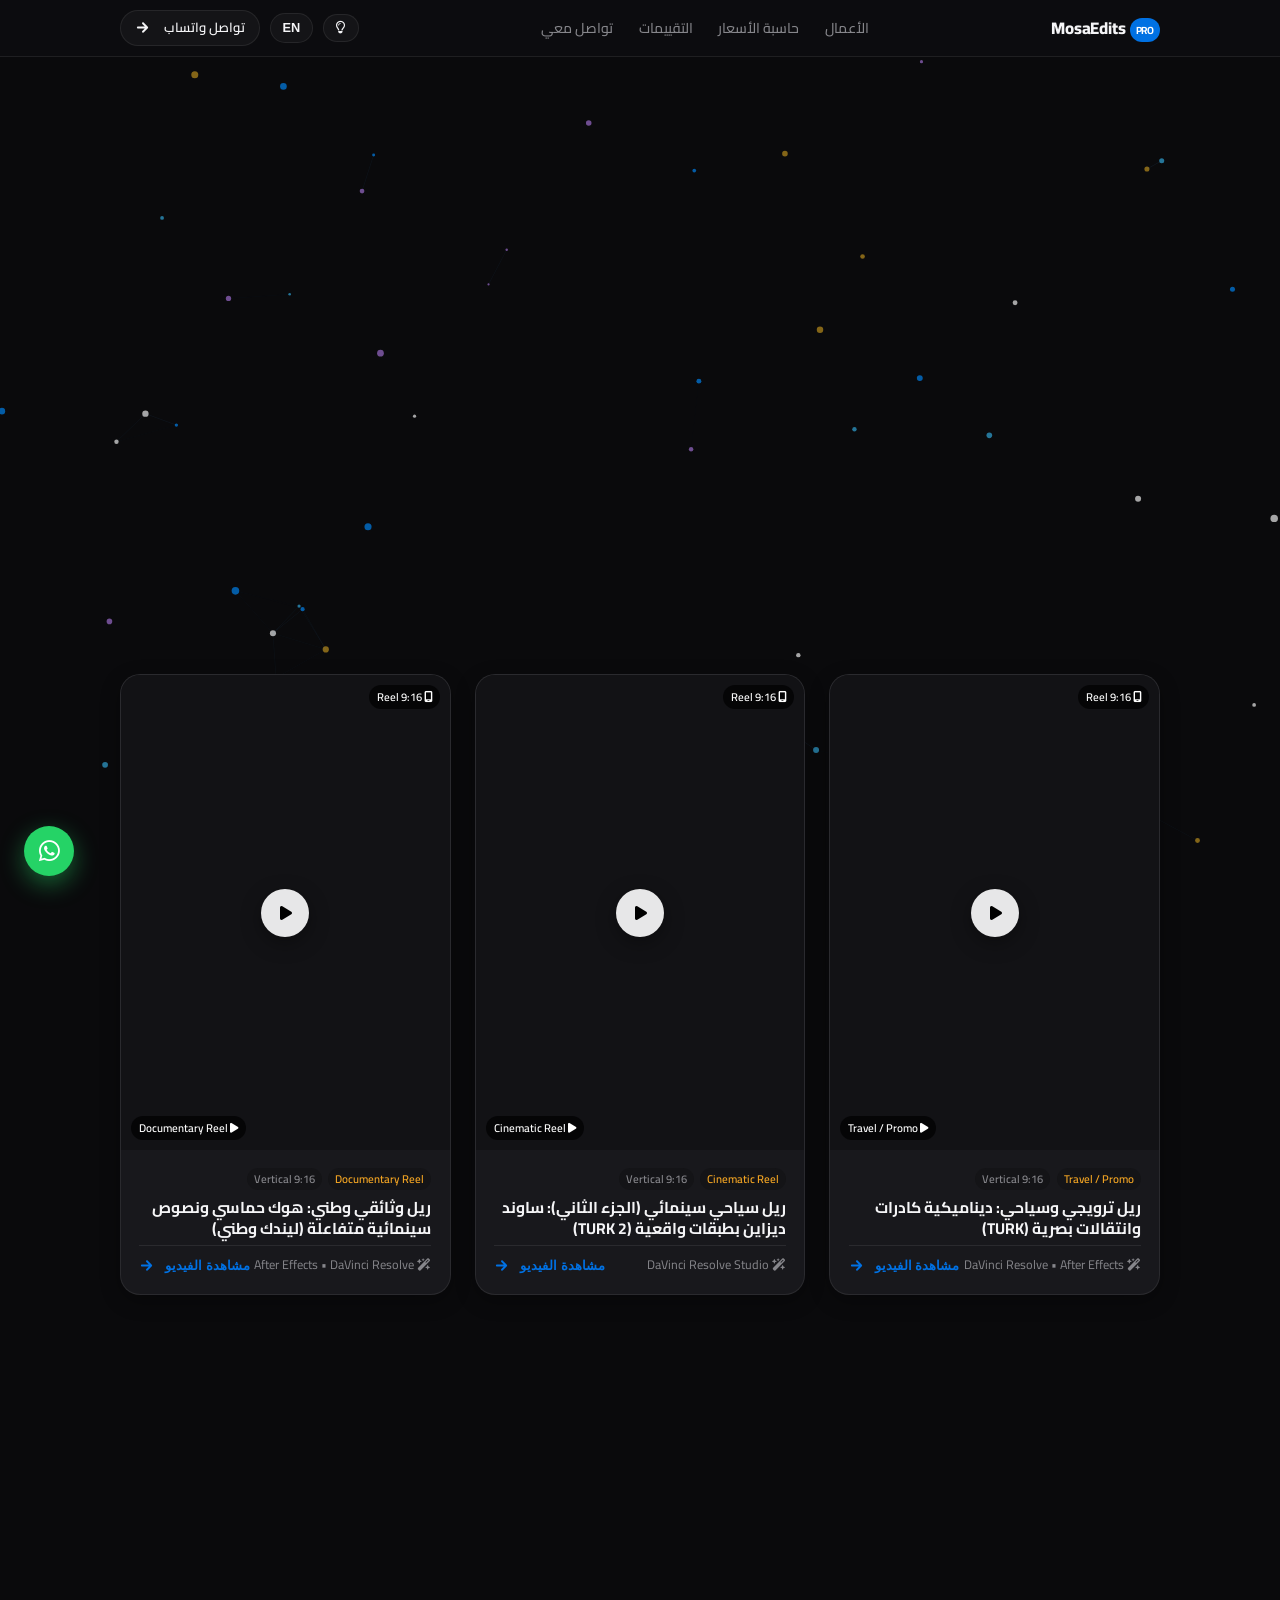
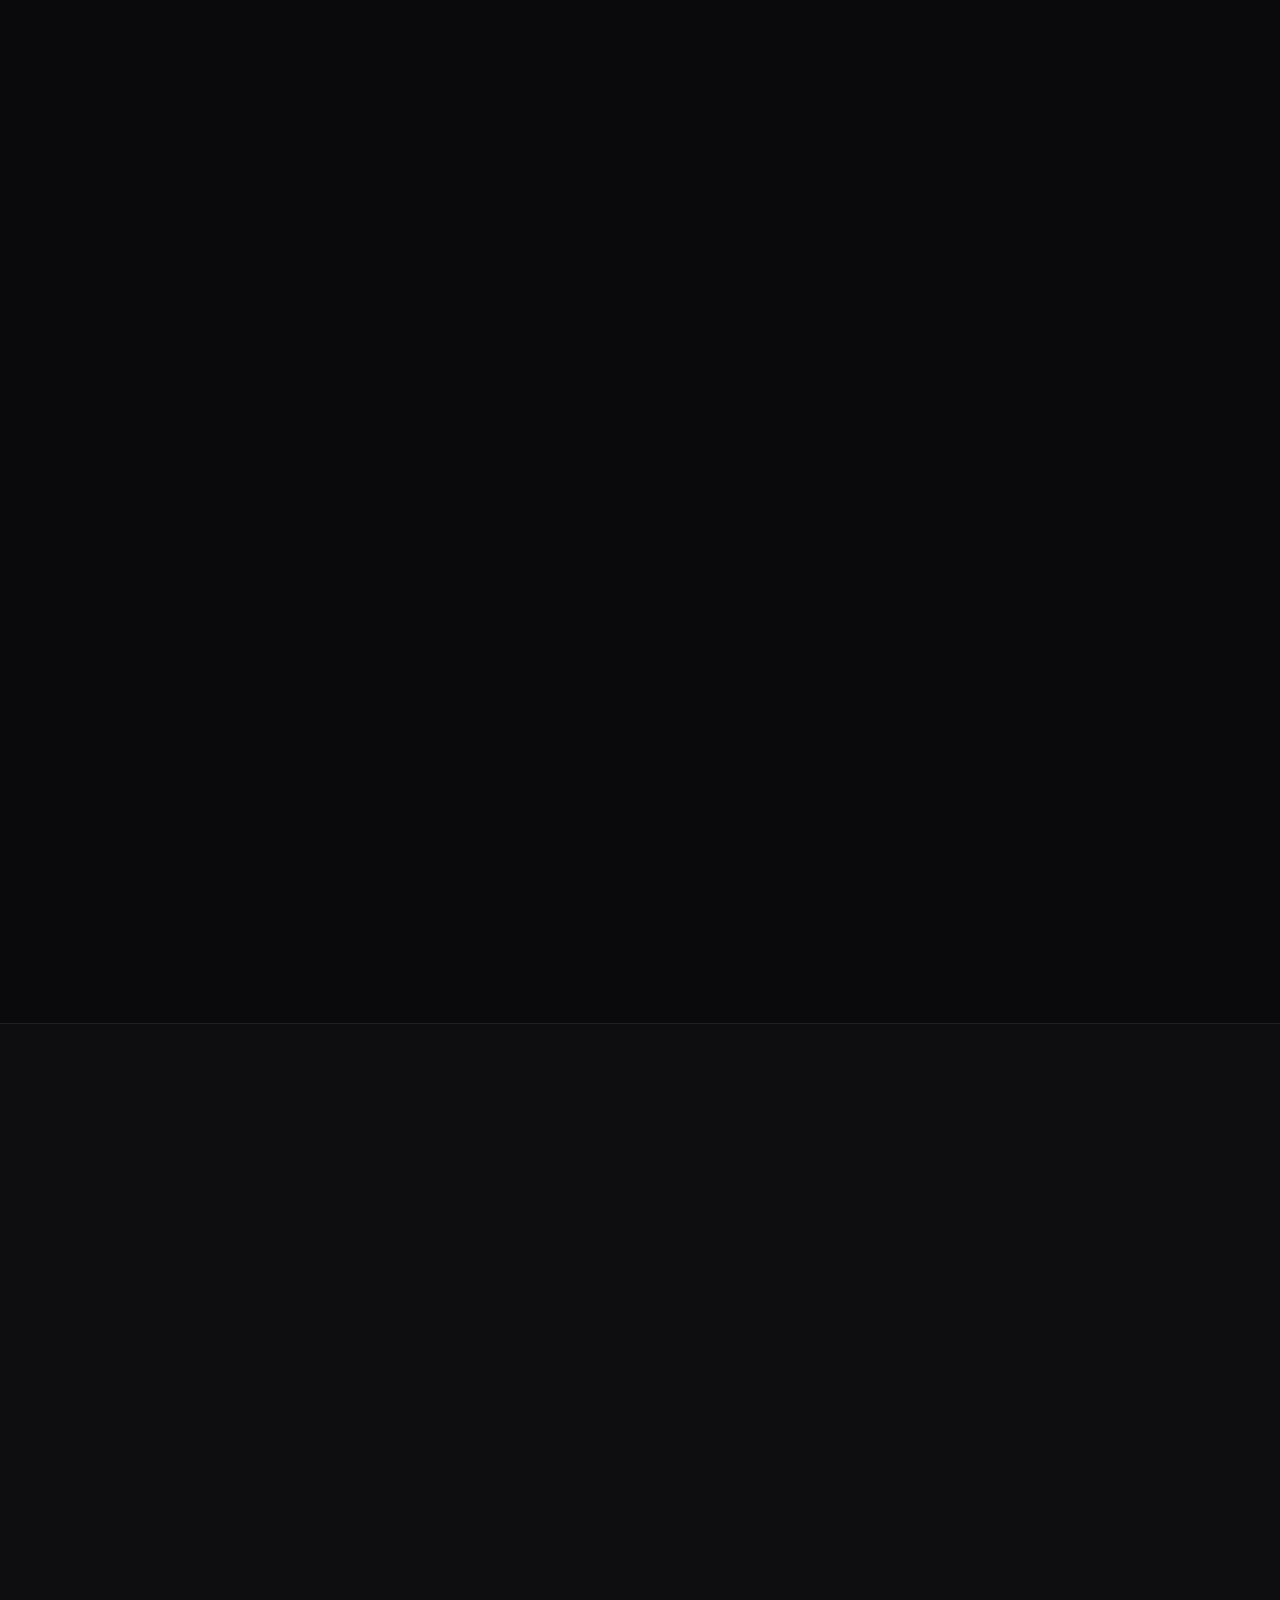
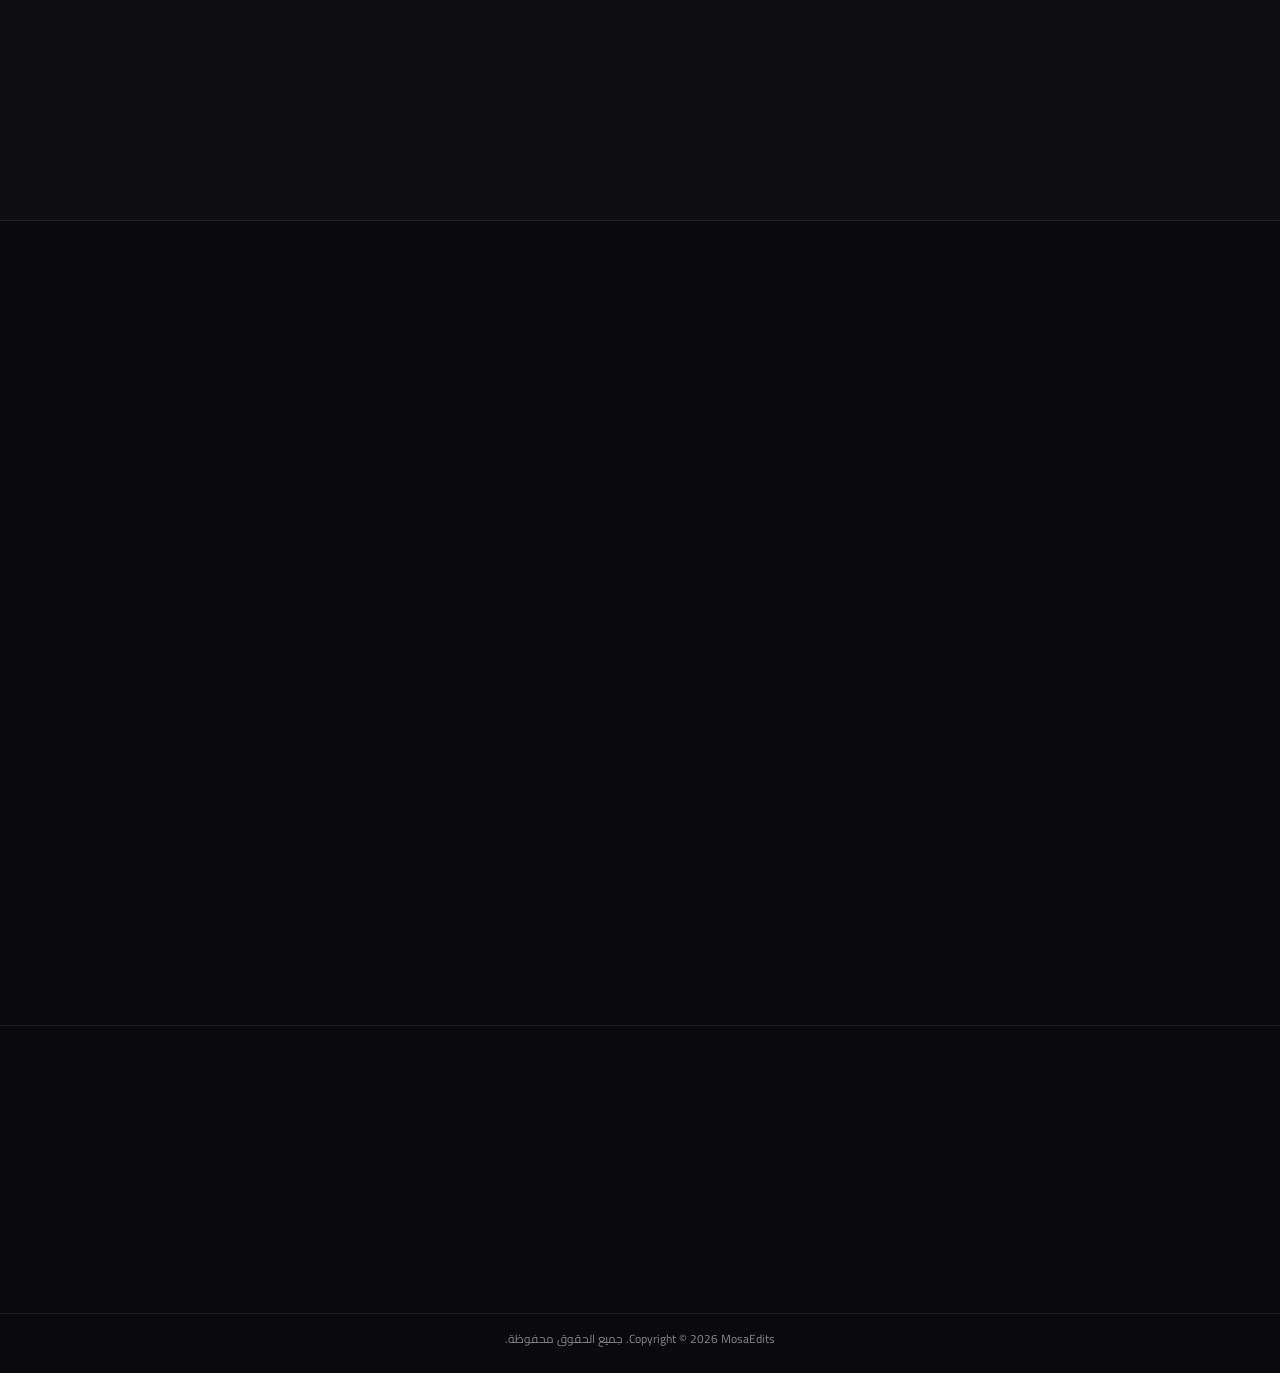
==== commit 838b33e2: "Revert profile card to original clean layout and dynamically trigger reveal animations on page scrol" ====
--- a/index.html
+++ b/index.html
@@ -34,7 +34,8 @@
     <!-- Twitter Card -->
     <meta name="twitter:card" content="summary_large_image">
     <meta name="twitter:title" content="MosaEdits Pro | مونتير فيديو وموشن جرافيكس">
-    <meta name="twitter:description" content="مونتاج فيديو وموشن جرافيكس احترافي. تصفح الأعمال وتواصل فوراً عبر واتساب.">
+    <meta name="twitter:description"
+        content="مونتاج فيديو وموشن جرافيكس احترافي. تصفح الأعمال وتواصل فوراً عبر واتساب.">
     <meta name="twitter:image" content="https://mosaedits1-dotcom.github.io/mosa-edits/img/banner.png">
     <meta name="twitter:image:alt" content="MosaEdits Pro | مونتير فيديو وموشن جرافيكس">
 
@@ -144,7 +145,8 @@
     <!-- ==========================================================================
          Cinematic Entrance Screen (Interactive Intro Experience)
          ========================================================================== -->
-    <div id="siteEntrance" class="site-entrance-overlay" role="dialog" aria-modal="true" aria-label="Welcome to MosaEdits">
+    <div id="siteEntrance" class="site-entrance-overlay" role="dialog" aria-modal="true"
+        aria-label="Welcome to MosaEdits">
         <div class="entrance-backdrop-glow"></div>
         <div class="entrance-stars-bg"></div>
 
@@ -190,7 +192,8 @@
                     <div class="entrance-progress-fill" id="entranceProgressFill"></div>
                 </div>
                 <div class="entrance-loader-info">
-                    <span class="entrance-status-text" id="entranceStatus" data-i18n="entrance.status">جاري تجهيز الاستوديو وتجربة العرض...</span>
+                    <span class="entrance-status-text" id="entranceStatus" data-i18n="entrance.status">جاري تجهيز
+                        الاستوديو وتجربة العرض...</span>
                     <span class="entrance-percent-text" id="entranceCounter">0%</span>
                 </div>
             </div>
@@ -289,87 +292,75 @@
         <section class="profile-hero-section" id="profile">
             <div class="container">
                 <div class="profile-id-card ag-reveal ag-reveal-scale">
-                    <!-- Top Cover Banner Header with Seamless Video Animation -->
-                    <div class="profile-card-banner">
-                        <video class="profile-banner-media" autoplay loop muted playsinline poster="img/banner.png" aria-label="MosaEdits Animated Branding Banner">
-                            <source src="img/banner-anim.webm" type="video/webm">
-                            <source src="img/banner-anim.mp4" type="video/mp4">
-                            <img src="img/banner.png" alt="MosaEdits Pro — Short Form Video Editor & Motion Graphics Designer" class="profile-banner-img">
-                        </video>
-                        <div class="profile-banner-sheen"></div>
-                    </div>
-
-                    <!-- Profile Main Card Body -->
-                    <div class="profile-card-body">
-                        <!-- Avatar / Profile Picture -->
-                        <div class="profile-avatar-wrapper">
-                            <div class="profile-avatar-squircle">
-                                <img src="img/profile.jpeg" alt="MosaEdits Profile Picture" class="profile-avatar-img"
-                                    onerror="this.src='WhatsApp Image 2026-09-26 at 1.04.17 PM.jpeg'">
-                                <span class="profile-online-indicator" title="متاح الآن"></span>
-                            </div>
-                        </div>
-
-                        <!-- Profile Bio & Meta -->
-                        <div class="profile-content">
-                            <div class="profile-header-row">
-                                <span class="profile-status-badge" data-i18n="profile.statusBadge">
-                                    <span class="pulse-dot"></span> متاح لمشاريع جديدة
+                    <!-- Avatar / Profile Picture -->
+                    <div class="profile-avatar-wrapper">
+                        <div class="profile-avatar-squircle">
+                            <img src="img/profile.jpeg" alt="MosaEdits Profile Picture" class="profile-avatar-img"
+                                onerror="this.src='WhatsApp Image 2026-09-26 at 1.04.17 PM.jpeg'">
+                            <span class="profile-online-indicator" title="متاح الآن"></span>
+                        </div>
+                    </div>
+
+                    <!-- Profile Bio & Meta -->
+                    <div class="profile-content">
+                        <div class="profile-header-row">
+                            <span class="profile-status-badge" data-i18n="profile.statusBadge">
+                                <span class="pulse-dot"></span> متاح لمشاريع جديدة
+                            </span>
+                            <span class="profile-experience-tag" data-i18n="profile.expBadge">3 Years
+                                Experience</span>
+                        </div>
+
+                        <h1 class="profile-name" data-i18n="profile.name">موسى | MosaEdits</h1>
+                        <h2 class="profile-role" data-i18n="profile.role">مونتير فيديو وموشن جرافيكس</h2>
+
+                        <p class="profile-bio" data-i18n="profile.bio">
+                            بنمنتج فيديوهاتك بحب وشغف عشان فكرتك توصل للناس بأبسط وأجمل شكل مريح للعين ومناسب لكل
+                            المنصات.
+                        </p>
+
+                        <!-- Feature Chips -->
+                        <div class="profile-skills-row">
+                            <span class="skill-chip"><i class="fa-solid fa-wand-magic-sparkles"></i> <span
+                                    data-i18n="profile.skill1">DaVinci Resolve & After Effects</span></span>
+                            <span class="skill-chip"><i class="fa-solid fa-display"></i> <span
+                                    data-i18n="profile.skill2">تصدير مناسب لكل المنصات</span></span>
+                            <span class="skill-chip"><i class="fa-solid fa-play"></i> <span
+                                    data-i18n="profile.skill3">إيقاع ممتع وسريع</span></span>
+                        </div>
+
+                        <!-- Action Buttons with Antigravity Sliding Arrows -->
+                        <div class="profile-actions-row">
+                            <a href="#calculator" class="btn btn-apple-primary">
+                                <span data-i18n="profile.btnCalc">احسب تكلفة مشروعك</span>
+                                <span class="btn-chevron">
+                                    <svg class="ag-arrow-svg" viewBox="0 0 16 16" fill="none">
+                                        <path d="M3 8h10m0 0L8.5 3.5M13 8l-4.5 4.5" stroke="currentColor"
+                                            stroke-width="2" stroke-linecap="round" stroke-linejoin="round" />
+                                    </svg>
                                 </span>
-                                <span class="profile-experience-tag" data-i18n="profile.expBadge">3 Years Experience</span>
-                            </div>
-
-                            <h1 class="profile-name" data-i18n="profile.name">موسى | MosaEdits</h1>
-                            <h2 class="profile-role" data-i18n="profile.role">مونتير فيديو وموشن جرافيكس</h2>
-
-                            <p class="profile-bio" data-i18n="profile.bio">
-                                بنمنتج فيديوهاتك بحب وشغف عشان فكرتك توصل للناس بأبسط وأجمل شكل مريح للعين ومناسب لكل
-                                المنصات.
-                            </p>
-
-                            <!-- Feature Chips -->
-                            <div class="profile-skills-row">
-                                <span class="skill-chip"><i class="fa-solid fa-wand-magic-sparkles"></i> <span
-                                        data-i18n="profile.skill1">DaVinci Resolve & After Effects</span></span>
-                                <span class="skill-chip"><i class="fa-solid fa-display"></i> <span
-                                        data-i18n="profile.skill2">تصدير مناسب لكل المنصات</span></span>
-                                <span class="skill-chip"><i class="fa-solid fa-play"></i> <span
-                                        data-i18n="profile.skill3">إيقاع ممتع وسريع</span></span>
-                            </div>
-
-                            <!-- Action Buttons with Antigravity Sliding Arrows -->
-                            <div class="profile-actions-row">
-                                <a href="#calculator" class="btn btn-apple-primary">
-                                    <span data-i18n="profile.btnCalc">احسب تكلفة مشروعك</span>
-                                    <span class="btn-chevron">
-                                        <svg class="ag-arrow-svg" viewBox="0 0 16 16" fill="none">
-                                            <path d="M3 8h10m0 0L8.5 3.5M13 8l-4.5 4.5" stroke="currentColor"
-                                                stroke-width="2" stroke-linecap="round" stroke-linejoin="round" />
-                                        </svg>
-                                    </span>
-                                </a>
-                                <a href="https://wa.me/201096419945?text=أهلاً%20موسى،%20شفت%20البورتفوليو%20بتاعك%20ومحتاج%20نتعاون%20في%20مشروع"
-                                    target="_blank" rel="noopener noreferrer" class="btn btn-apple-secondary">
-                                    <i class="fa-brands fa-whatsapp"></i>
-                                    <span data-i18n="profile.btnWhatsApp">مراسلة واتساب فورية</span>
-                                    <span class="btn-chevron">
-                                        <svg class="ag-arrow-svg" viewBox="0 0 16 16" fill="none">
-                                            <path d="M3 8h10m0 0L8.5 3.5M13 8l-4.5 4.5" stroke="currentColor"
-                                                stroke-width="2" stroke-linecap="round" stroke-linejoin="round" />
-                                        </svg>
-                                    </span>
-                                </a>
-                                <a href="#portfolio" class="btn btn-apple-outline">
-                                    <i class="fa-solid fa-film"></i>
-                                    <span data-i18n="profile.btnWorks">تصفح الأعمال</span>
-                                    <span class="btn-chevron">
-                                        <svg class="ag-arrow-svg" viewBox="0 0 16 16" fill="none">
-                                            <path d="M3 8h10m0 0L8.5 3.5M13 8l-4.5 4.5" stroke="currentColor"
-                                                stroke-width="2" stroke-linecap="round" stroke-linejoin="round" />
-                                        </svg>
-                                    </span>
-                                </a>
-                            </div>
+                            </a>
+                            <a href="https://wa.me/201096419945?text=أهلاً%20موسى،%20شفت%20البورتفوليو%20بتاعك%20ومحتاج%20نتعاون%20في%20مشروع"
+                                target="_blank" rel="noopener noreferrer" class="btn btn-apple-secondary">
+                                <i class="fa-brands fa-whatsapp"></i>
+                                <span data-i18n="profile.btnWhatsApp">مراسلة واتساب فورية</span>
+                                <span class="btn-chevron">
+                                    <svg class="ag-arrow-svg" viewBox="0 0 16 16" fill="none">
+                                        <path d="M3 8h10m0 0L8.5 3.5M13 8l-4.5 4.5" stroke="currentColor"
+                                            stroke-width="2" stroke-linecap="round" stroke-linejoin="round" />
+                                    </svg>
+                                </span>
+                            </a>
+                            <a href="#portfolio" class="btn btn-apple-outline">
+                                <i class="fa-solid fa-film"></i>
+                                <span data-i18n="profile.btnWorks">تصفح الأعمال</span>
+                                <span class="btn-chevron">
+                                    <svg class="ag-arrow-svg" viewBox="0 0 16 16" fill="none">
+                                        <path d="M3 8h10m0 0L8.5 3.5M13 8l-4.5 4.5" stroke="currentColor"
+                                            stroke-width="2" stroke-linecap="round" stroke-linejoin="round" />
+                                    </svg>
+                                </span>
+                            </a>
                         </div>
                     </div>
                 </div>
@@ -624,7 +615,8 @@
                                         <span class="b-val b-delivery-val" id="calcDeliveryVal">يومان كحد أدنى</span>
                                     </div>
                                     <div class="breakdown-row discount-row" id="calcDiscountRow" style="display: none;">
-                                        <span class="b-label" data-i18n="calculator.discountLabel">خصم العرض الشهري:</span>
+                                        <span class="b-label" data-i18n="calculator.discountLabel">خصم العرض
+                                            الشهري:</span>
                                         <span class="b-val discount-val" id="calcDiscountVal">-$53</span>
                                     </div>
                                     <div class="summary-divider"></div>
--- a/css/style.css
+++ b/css/style.css
@@ -531,78 +531,30 @@
     background: var(--apple-card);
     border: 1px solid var(--apple-border);
     border-radius: var(--radius-xl);
-    padding: 0;
+    padding: 2.2rem;
     box-shadow: var(--shadow-apple);
     display: flex;
-    flex-direction: column;
+    align-items: center;
+    gap: 2.2rem;
     transition: all var(--transition-smooth);
     position: relative;
     overflow: hidden;
 }
 
-/* Elite Cover Banner Header */
-.profile-card-banner {
-    position: relative;
-    width: 100%;
-    aspect-ratio: 1024 / 290;
-    max-height: 220px;
-    overflow: hidden;
-    background: linear-gradient(135deg, #d4ecfd, #bfdffc);
-    border-bottom: 1px solid var(--apple-border);
-}
-
-.profile-banner-img,
-.profile-banner-media {
-    width: 100%;
-    height: 100%;
-    object-fit: cover;
-    object-position: center;
-    display: block;
-    transition: transform 0.65s cubic-bezier(0.16, 1, 0.3, 1);
-}
-
-.profile-id-card:hover .profile-banner-img,
-.profile-id-card:hover .profile-banner-media {
-    transform: scale(1.02);
-}
-
-.profile-banner-sheen {
-    position: absolute;
-    inset: 0;
-    background: linear-gradient(180deg, transparent 50%, rgba(10, 10, 12, 0.45) 100%);
-    pointer-events: none;
-}
-
-body.theme-light .profile-banner-sheen {
-    background: linear-gradient(180deg, transparent 60%, rgba(245, 245, 247, 0.4) 100%);
-}
-
-.profile-card-body {
-    padding: 1.25rem 2.2rem 2.2rem;
-    display: flex;
-    align-items: flex-start;
-    gap: 2.2rem;
-    position: relative;
-    width: 100%;
-}
-
 .profile-avatar-wrapper {
     flex-shrink: 0;
     position: relative;
-    margin-top: -3.8rem;
-    z-index: 3;
 }
 
 .profile-avatar-squircle {
-    width: 130px;
-    height: 130px;
-    border-radius: 34px;
+    width: 140px;
+    height: 140px;
+    border-radius: 36px;
     overflow: hidden;
     position: relative;
-    border: 4px solid var(--apple-card);
-    box-shadow: 0 10px 28px rgba(0, 0, 0, 0.45);
+    border: 3px solid var(--apple-border-strong);
+    box-shadow: var(--shadow-card);
     background: var(--apple-card-subtle);
-    transition: border-color var(--transition-smooth);
 }
 
 .profile-avatar-img {
@@ -620,9 +572,9 @@
     width: 14px;
     height: 14px;
     background: var(--apple-green);
-    border: 2.5px solid var(--apple-card);
     border-radius: 50%;
-    box-shadow: 0 0 8px rgba(48, 209, 88, 0.6);
+    border: 2px solid var(--apple-card);
+    box-shadow: 0 0 8px rgba(52, 199, 89, 0.6);
 }
 
 .profile-content {
@@ -2172,30 +2124,10 @@
     }
 
     .profile-id-card {
-        padding: 0;
-    }
-
-    .profile-card-banner {
-        aspect-ratio: 1024 / 360;
-        max-height: 150px;
-    }
-
-    .profile-card-body {
         flex-direction: column;
-        align-items: center;
         text-align: center;
-        padding: 1rem 1.25rem 1.75rem;
-        gap: 1.15rem;
-    }
-
-    .profile-avatar-wrapper {
-        margin-top: -3.2rem;
-    }
-
-    .profile-avatar-squircle {
-        width: 108px;
-        height: 108px;
-        border-radius: 28px;
+        padding: 1.75rem 1.25rem;
+        gap: 1.25rem;
     }
 
     .profile-header-row,
@@ -2234,9 +2166,9 @@
 
 .navbar {
     transition: transform 0.85s cubic-bezier(0.16, 1, 0.3, 1),
-                opacity 0.85s cubic-bezier(0.16, 1, 0.3, 1),
-                background-color 0.3s ease,
-                border-color 0.3s ease;
+        opacity 0.85s cubic-bezier(0.16, 1, 0.3, 1),
+        background-color 0.3s ease,
+        border-color 0.3s ease;
 }
 
 body.site-revealed .navbar {
@@ -2246,14 +2178,15 @@
 
 .ag-reveal {
     opacity: 0;
-    transform: translateY(22px);
-    transition: opacity 0.65s cubic-bezier(0.16, 1, 0.3, 1),
-                transform 0.65s cubic-bezier(0.16, 1, 0.3, 1);
+    transform: translateY(28px);
+    transition: opacity 0.7s cubic-bezier(0.16, 1, 0.3, 1),
+        transform 0.7s cubic-bezier(0.16, 1, 0.3, 1);
+    will-change: opacity, transform;
 }
 
 .ag-reveal.is-revealed {
     opacity: 1;
-    transform: none;
+    transform: translateY(0);
     filter: none !important;
     will-change: auto;
 }
@@ -2265,18 +2198,19 @@
 
 /* Reveal Variations */
 .ag-reveal-scale {
-    transform: translateY(18px) scale(0.96);
+    transform: translateY(26px) scale(0.96);
 }
 
 .ag-reveal-scale.is-revealed {
-    transform: none;
+    opacity: 1;
+    transform: translateY(0) scale(1);
     filter: none !important;
     will-change: auto;
 }
 
 .ag-reveal-fade {
     transform: none;
-    transition: opacity 0.6s cubic-bezier(0.16, 1, 0.3, 1);
+    transition: opacity 0.65s cubic-bezier(0.16, 1, 0.3, 1);
 }
 
 .ag-reveal-fade.is-revealed {
@@ -2292,45 +2226,85 @@
 }
 
 @keyframes avatarSquirclePop {
-    0% { transform: scale(0.75) rotate(-3deg); opacity: 0; }
-    100% { transform: scale(1) rotate(0deg); opacity: 1; }
+    0% {
+        transform: scale(0.75) rotate(-3deg);
+        opacity: 0;
+    }
+
+    100% {
+        transform: scale(1) rotate(0deg);
+        opacity: 1;
+    }
 }
 
 .profile-id-card.is-revealed .skill-chip {
     animation: skillChipEntrance 0.65s cubic-bezier(0.16, 1, 0.3, 1) both;
 }
-.profile-id-card.is-revealed .skill-chip:nth-child(1) { animation-delay: 0.18s; }
-.profile-id-card.is-revealed .skill-chip:nth-child(2) { animation-delay: 0.28s; }
-.profile-id-card.is-revealed .skill-chip:nth-child(3) { animation-delay: 0.38s; }
+
+.profile-id-card.is-revealed .skill-chip:nth-child(1) {
+    animation-delay: 0.18s;
+}
+
+.profile-id-card.is-revealed .skill-chip:nth-child(2) {
+    animation-delay: 0.28s;
+}
+
+.profile-id-card.is-revealed .skill-chip:nth-child(3) {
+    animation-delay: 0.38s;
+}
 
 @keyframes skillChipEntrance {
-    0% { opacity: 0; transform: translateY(12px) scale(0.92); }
-    100% { opacity: 1; transform: translateY(0) scale(1); }
+    0% {
+        opacity: 0;
+        transform: translateY(12px) scale(0.92);
+    }
+
+    100% {
+        opacity: 1;
+        transform: translateY(0) scale(1);
+    }
 }
 
 .profile-id-card.is-revealed .profile-actions-row .btn {
     animation: actionBtnEntrance 0.7s cubic-bezier(0.16, 1, 0.3, 1) both;
 }
-.profile-id-card.is-revealed .profile-actions-row .btn:nth-child(1) { animation-delay: 0.28s; }
-.profile-id-card.is-revealed .profile-actions-row .btn:nth-child(2) { animation-delay: 0.38s; }
-.profile-id-card.is-revealed .profile-actions-row .btn:nth-child(3) { animation-delay: 0.48s; }
+
+.profile-id-card.is-revealed .profile-actions-row .btn:nth-child(1) {
+    animation-delay: 0.28s;
+}
+
+.profile-id-card.is-revealed .profile-actions-row .btn:nth-child(2) {
+    animation-delay: 0.38s;
+}
+
+.profile-id-card.is-revealed .profile-actions-row .btn:nth-child(3) {
+    animation-delay: 0.48s;
+}
 
 @keyframes actionBtnEntrance {
-    0% { opacity: 0; transform: translateY(16px); }
-    100% { opacity: 1; transform: translateY(0); }
+    0% {
+        opacity: 0;
+        transform: translateY(16px);
+    }
+
+    100% {
+        opacity: 1;
+        transform: translateY(0);
+    }
 }
 
 /* 2. GALLERY PROJECT CARDS CINEMATIC REVEAL & SHEEN */
 .project-card.ag-reveal {
     opacity: 0;
-    transform: translateY(24px) scale(0.97);
-    transition: opacity 0.55s cubic-bezier(0.16, 1, 0.3, 1),
-                transform 0.55s cubic-bezier(0.16, 1, 0.3, 1);
+    transform: translateY(30px) scale(0.96);
+    transition: opacity 0.65s cubic-bezier(0.16, 1, 0.3, 1),
+        transform 0.65s cubic-bezier(0.16, 1, 0.3, 1);
+    will-change: opacity, transform;
 }
 
 .project-card.ag-reveal.is-revealed {
     opacity: 1;
-    transform: none;
+    transform: translateY(0) scale(1);
     filter: none !important;
     will-change: auto;
 }
@@ -2349,8 +2323,13 @@
 }
 
 @keyframes cardSheenSweep {
-    0% { transform: translateX(-100%); }
-    100% { transform: translateX(100%); }
+    0% {
+        transform: translateX(-100%);
+    }
+
+    100% {
+        transform: translateX(100%);
+    }
 }
 
 /* 3. ZERO-GRAVITY PARTICLES CANVAS BACKGROUND */
@@ -2489,8 +2468,8 @@
     padding: 1.5rem;
     overflow: hidden;
     transition: opacity 0.8s cubic-bezier(0.16, 1, 0.3, 1),
-                transform 0.8s cubic-bezier(0.16, 1, 0.3, 1),
-                filter 0.8s cubic-bezier(0.16, 1, 0.3, 1);
+        transform 0.8s cubic-bezier(0.16, 1, 0.3, 1),
+        filter 0.8s cubic-bezier(0.16, 1, 0.3, 1);
     will-change: opacity, transform, filter;
     cursor: pointer;
 }
@@ -2523,6 +2502,7 @@
         transform: scale(0.9) translate(-5%, -5%);
         opacity: 0.65;
     }
+
     100% {
         transform: scale(1.15) translate(5%, 5%);
         opacity: 1;
@@ -2546,6 +2526,7 @@
         opacity: 0;
         transform: translateY(30px) scale(0.96);
     }
+
     100% {
         opacity: 1;
         transform: translateY(0) scale(1);
@@ -2579,8 +2560,17 @@
 }
 
 @keyframes liveDotPulse {
-    0%, 100% { opacity: 0.4; transform: scale(0.85); }
-    50% { opacity: 1; transform: scale(1.3); }
+
+    0%,
+    100% {
+        opacity: 0.4;
+        transform: scale(0.85);
+    }
+
+    50% {
+        opacity: 1;
+        transform: scale(1.3);
+    }
 }
 
 /* Emblem */
@@ -2618,8 +2608,15 @@
 }
 
 @keyframes emblemPulse {
-    0% { transform: scale(0.92); opacity: 0.8; }
-    100% { transform: scale(1.3); opacity: 0; }
+    0% {
+        transform: scale(0.92);
+        opacity: 0.8;
+    }
+
+    100% {
+        transform: scale(1.3);
+        opacity: 0;
+    }
 }
 
 /* Entrance Title */
@@ -2667,17 +2664,51 @@
     animation: waveBounce 1.2s ease-in-out infinite alternate;
 }
 
-.bar-1 { animation-delay: 0.1s; height: 12px; }
-.bar-2 { animation-delay: 0.25s; height: 22px; }
-.bar-3 { animation-delay: 0.05s; height: 16px; }
-.bar-4 { animation-delay: 0.35s; height: 26px; }
-.bar-5 { animation-delay: 0.15s; height: 18px; }
-.bar-6 { animation-delay: 0.3s; height: 20px; }
-.bar-7 { animation-delay: 0.2s; height: 10px; }
+.bar-1 {
+    animation-delay: 0.1s;
+    height: 12px;
+}
+
+.bar-2 {
+    animation-delay: 0.25s;
+    height: 22px;
+}
+
+.bar-3 {
+    animation-delay: 0.05s;
+    height: 16px;
+}
+
+.bar-4 {
+    animation-delay: 0.35s;
+    height: 26px;
+}
+
+.bar-5 {
+    animation-delay: 0.15s;
+    height: 18px;
+}
+
+.bar-6 {
+    animation-delay: 0.3s;
+    height: 20px;
+}
+
+.bar-7 {
+    animation-delay: 0.2s;
+    height: 10px;
+}
 
 @keyframes waveBounce {
-    0% { transform: scaleY(0.35); opacity: 0.5; }
-    100% { transform: scaleY(1.3); opacity: 1; }
+    0% {
+        transform: scaleY(0.35);
+        opacity: 0.5;
+    }
+
+    100% {
+        transform: scaleY(1.3);
+        opacity: 1;
+    }
 }
 
 /* Loader Box */
@@ -2747,17 +2778,24 @@
 }
 
 @keyframes hintFadeInOut {
-    0% { opacity: 0.3; }
-    100% { opacity: 0.75; }
+    0% {
+        opacity: 0.3;
+    }
+
+    100% {
+        opacity: 0.75;
+    }
 }
 
 @media (max-width: 600px) {
     .entrance-title {
         font-size: 2.15rem;
     }
+
     .entrance-subtitle {
         font-size: 0.92rem;
     }
+
     .entrance-loader-wrap {
         max-width: 280px;
     }
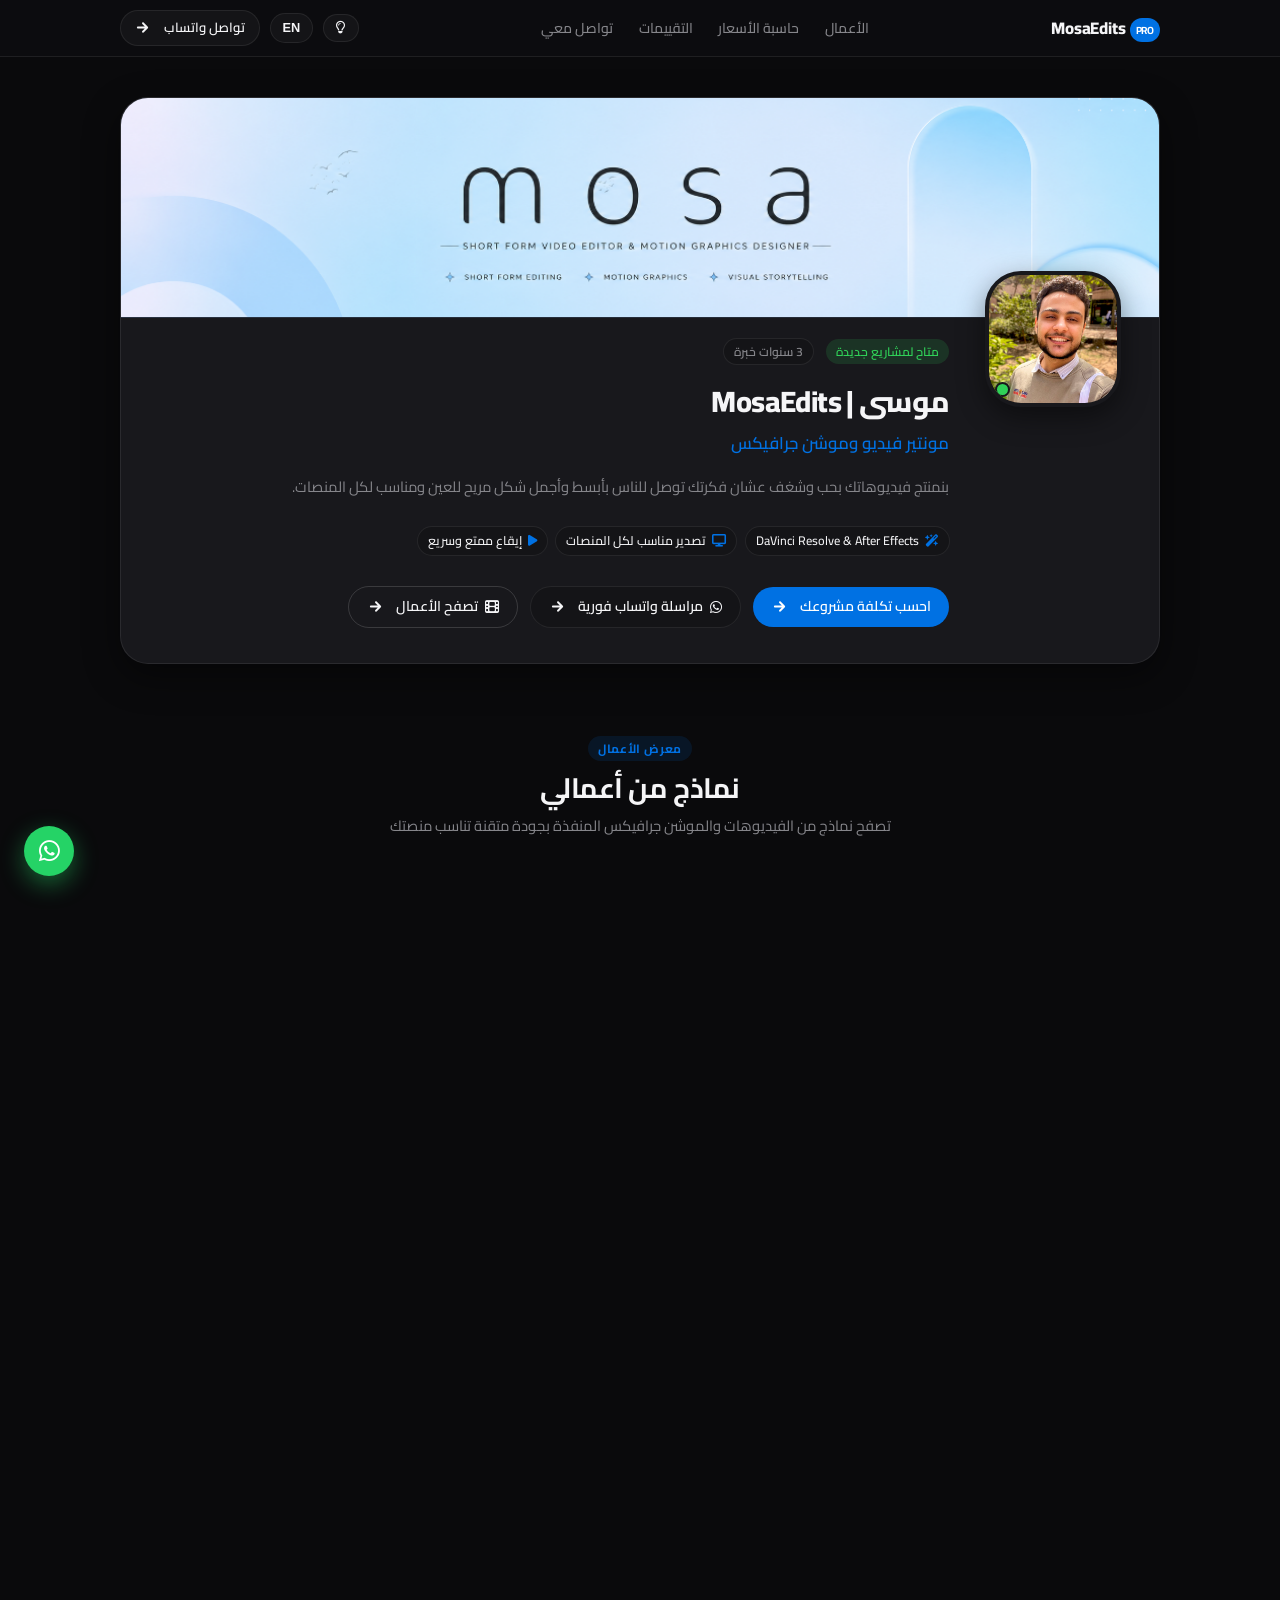
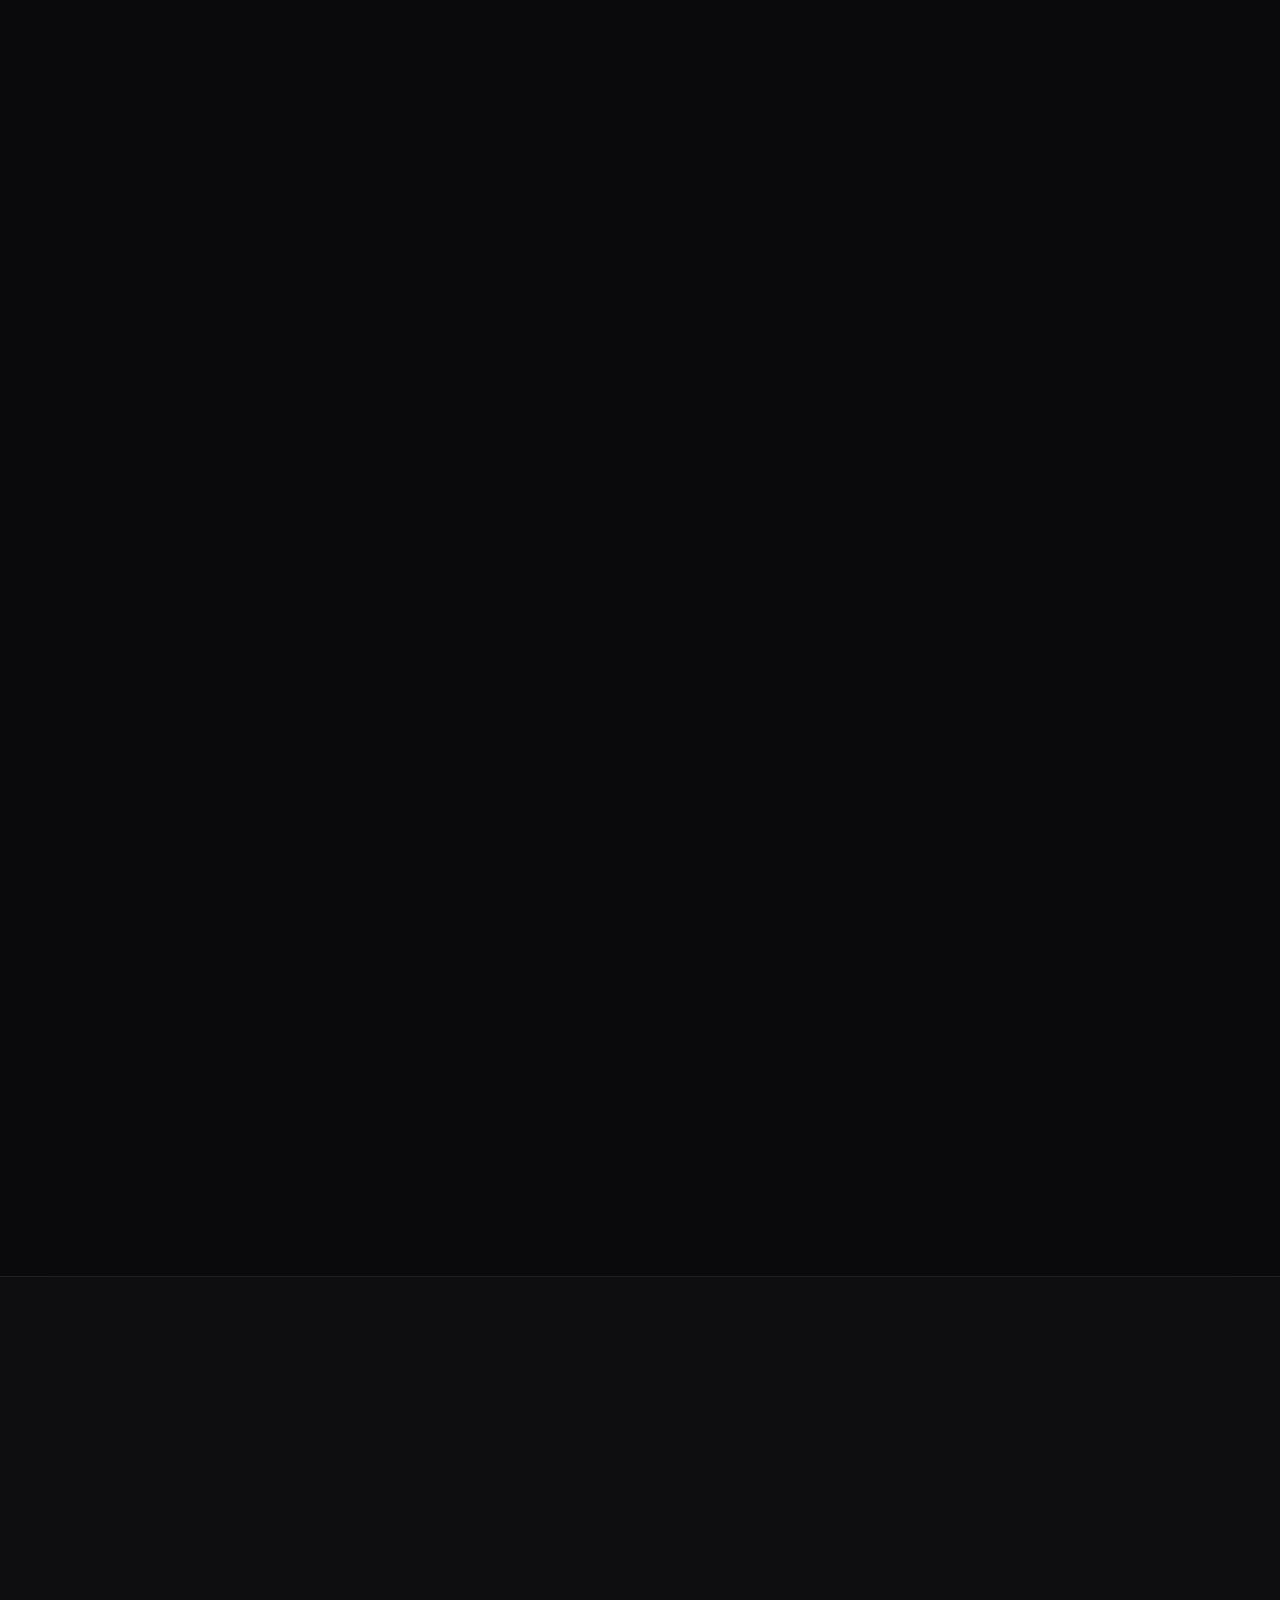
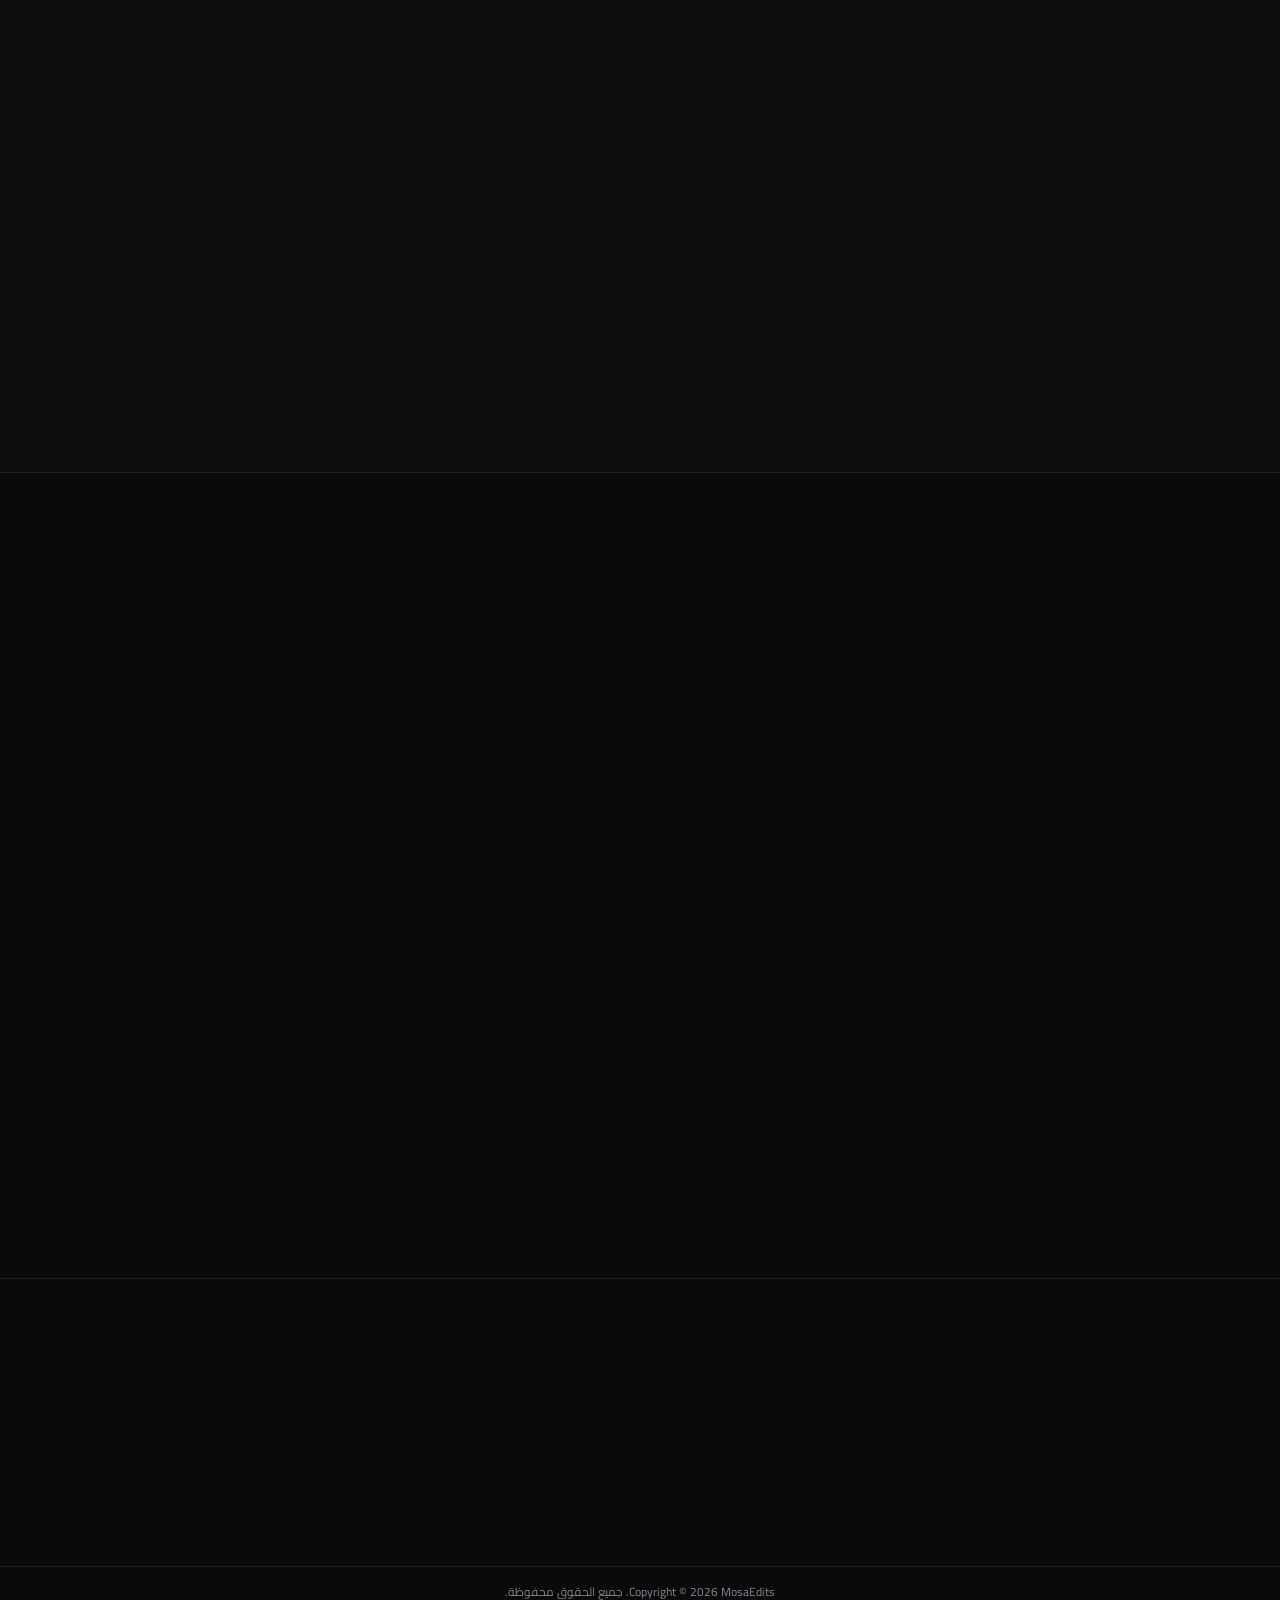
==== commit fb82371a: "Restore static brand banner cover, fix profile card layout alignment, and add WhatsApp review sharin" ====
--- a/index.html
+++ b/index.html
@@ -292,75 +292,83 @@
         <section class="profile-hero-section" id="profile">
             <div class="container">
                 <div class="profile-id-card ag-reveal ag-reveal-scale">
-                    <!-- Avatar / Profile Picture -->
-                    <div class="profile-avatar-wrapper">
-                        <div class="profile-avatar-squircle">
-                            <img src="img/profile.jpeg" alt="MosaEdits Profile Picture" class="profile-avatar-img"
-                                onerror="this.src='WhatsApp Image 2026-09-26 at 1.04.17 PM.jpeg'">
-                            <span class="profile-online-indicator" title="متاح الآن"></span>
+                    <!-- Static Cover Banner (Clean & Crisp, No Video) -->
+                    <div class="profile-card-banner">
+                        <img src="img/banner.png" alt="MosaEdits Pro" class="profile-banner-img">
+                    </div>
+
+                    <!-- Profile Main Card Body -->
+                    <div class="profile-card-body">
+                        <!-- Avatar / Profile Picture -->
+                        <div class="profile-avatar-wrapper">
+                            <div class="profile-avatar-squircle">
+                                <img src="img/profile.jpeg" alt="MosaEdits Profile Picture" class="profile-avatar-img"
+                                    onerror="this.src='WhatsApp Image 2026-09-26 at 1.04.17 PM.jpeg'">
+                                <span class="profile-online-indicator" title="متاح الآن"></span>
+                            </div>
                         </div>
-                    </div>
-
-                    <!-- Profile Bio & Meta -->
-                    <div class="profile-content">
-                        <div class="profile-header-row">
-                            <span class="profile-status-badge" data-i18n="profile.statusBadge">
-                                <span class="pulse-dot"></span> متاح لمشاريع جديدة
-                            </span>
-                            <span class="profile-experience-tag" data-i18n="profile.expBadge">3 Years
-                                Experience</span>
-                        </div>
-
-                        <h1 class="profile-name" data-i18n="profile.name">موسى | MosaEdits</h1>
-                        <h2 class="profile-role" data-i18n="profile.role">مونتير فيديو وموشن جرافيكس</h2>
-
-                        <p class="profile-bio" data-i18n="profile.bio">
-                            بنمنتج فيديوهاتك بحب وشغف عشان فكرتك توصل للناس بأبسط وأجمل شكل مريح للعين ومناسب لكل
-                            المنصات.
-                        </p>
-
-                        <!-- Feature Chips -->
-                        <div class="profile-skills-row">
-                            <span class="skill-chip"><i class="fa-solid fa-wand-magic-sparkles"></i> <span
-                                    data-i18n="profile.skill1">DaVinci Resolve & After Effects</span></span>
-                            <span class="skill-chip"><i class="fa-solid fa-display"></i> <span
-                                    data-i18n="profile.skill2">تصدير مناسب لكل المنصات</span></span>
-                            <span class="skill-chip"><i class="fa-solid fa-play"></i> <span
-                                    data-i18n="profile.skill3">إيقاع ممتع وسريع</span></span>
-                        </div>
-
-                        <!-- Action Buttons with Antigravity Sliding Arrows -->
-                        <div class="profile-actions-row">
-                            <a href="#calculator" class="btn btn-apple-primary">
-                                <span data-i18n="profile.btnCalc">احسب تكلفة مشروعك</span>
-                                <span class="btn-chevron">
-                                    <svg class="ag-arrow-svg" viewBox="0 0 16 16" fill="none">
-                                        <path d="M3 8h10m0 0L8.5 3.5M13 8l-4.5 4.5" stroke="currentColor"
-                                            stroke-width="2" stroke-linecap="round" stroke-linejoin="round" />
-                                    </svg>
+
+                        <!-- Profile Bio & Meta -->
+                        <div class="profile-content">
+                            <div class="profile-header-row">
+                                <span class="profile-status-badge" data-i18n="profile.statusBadge">
+                                    <span class="pulse-dot"></span> متاح لمشاريع جديدة
                                 </span>
-                            </a>
-                            <a href="https://wa.me/201096419945?text=أهلاً%20موسى،%20شفت%20البورتفوليو%20بتاعك%20ومحتاج%20نتعاون%20في%20مشروع"
-                                target="_blank" rel="noopener noreferrer" class="btn btn-apple-secondary">
-                                <i class="fa-brands fa-whatsapp"></i>
-                                <span data-i18n="profile.btnWhatsApp">مراسلة واتساب فورية</span>
-                                <span class="btn-chevron">
-                                    <svg class="ag-arrow-svg" viewBox="0 0 16 16" fill="none">
-                                        <path d="M3 8h10m0 0L8.5 3.5M13 8l-4.5 4.5" stroke="currentColor"
-                                            stroke-width="2" stroke-linecap="round" stroke-linejoin="round" />
-                                    </svg>
-                                </span>
-                            </a>
-                            <a href="#portfolio" class="btn btn-apple-outline">
-                                <i class="fa-solid fa-film"></i>
-                                <span data-i18n="profile.btnWorks">تصفح الأعمال</span>
-                                <span class="btn-chevron">
-                                    <svg class="ag-arrow-svg" viewBox="0 0 16 16" fill="none">
-                                        <path d="M3 8h10m0 0L8.5 3.5M13 8l-4.5 4.5" stroke="currentColor"
-                                            stroke-width="2" stroke-linecap="round" stroke-linejoin="round" />
-                                    </svg>
-                                </span>
-                            </a>
+                                <span class="profile-experience-tag" data-i18n="profile.expBadge">3 Years
+                                    Experience</span>
+                            </div>
+
+                            <h1 class="profile-name" data-i18n="profile.name">موسى | MosaEdits</h1>
+                            <h2 class="profile-role" data-i18n="profile.role">مونتير فيديو وموشن جرافيكس</h2>
+
+                            <p class="profile-bio" data-i18n="profile.bio">
+                                بنمنتج فيديوهاتك بحب وشغف عشان فكرتك توصل للناس بأبسط وأجمل شكل مريح للعين ومناسب لكل
+                                المنصات.
+                            </p>
+
+                            <!-- Feature Chips -->
+                            <div class="profile-skills-row">
+                                <span class="skill-chip"><i class="fa-solid fa-wand-magic-sparkles"></i> <span
+                                        data-i18n="profile.skill1">DaVinci Resolve & After Effects</span></span>
+                                <span class="skill-chip"><i class="fa-solid fa-display"></i> <span
+                                        data-i18n="profile.skill2">تصدير مناسب لكل المنصات</span></span>
+                                <span class="skill-chip"><i class="fa-solid fa-play"></i> <span
+                                        data-i18n="profile.skill3">إيقاع ممتع وسريع</span></span>
+                            </div>
+
+                            <!-- Action Buttons with Antigravity Sliding Arrows -->
+                            <div class="profile-actions-row">
+                                <a href="#calculator" class="btn btn-apple-primary">
+                                    <span data-i18n="profile.btnCalc">احسب تكلفة مشروعك</span>
+                                    <span class="btn-chevron">
+                                        <svg class="ag-arrow-svg" viewBox="0 0 16 16" fill="none">
+                                            <path d="M3 8h10m0 0L8.5 3.5M13 8l-4.5 4.5" stroke="currentColor"
+                                                stroke-width="2" stroke-linecap="round" stroke-linejoin="round" />
+                                        </svg>
+                                    </span>
+                                </a>
+                                <a href="https://wa.me/201096419945?text=أهلاً%20موسى،%20شفت%20البورتفوليو%20بتاعك%20ومحتاج%20نتعاون%20في%20مشروع"
+                                    target="_blank" rel="noopener noreferrer" class="btn btn-apple-secondary">
+                                    <i class="fa-brands fa-whatsapp"></i>
+                                    <span data-i18n="profile.btnWhatsApp">مراسلة واتساب فورية</span>
+                                    <span class="btn-chevron">
+                                        <svg class="ag-arrow-svg" viewBox="0 0 16 16" fill="none">
+                                            <path d="M3 8h10m0 0L8.5 3.5M13 8l-4.5 4.5" stroke="currentColor"
+                                                stroke-width="2" stroke-linecap="round" stroke-linejoin="round" />
+                                        </svg>
+                                    </span>
+                                </a>
+                                <a href="#portfolio" class="btn btn-apple-outline">
+                                    <i class="fa-solid fa-film"></i>
+                                    <span data-i18n="profile.btnWorks">تصفح الأعمال</span>
+                                    <span class="btn-chevron">
+                                        <svg class="ag-arrow-svg" viewBox="0 0 16 16" fill="none">
+                                            <path d="M3 8h10m0 0L8.5 3.5M13 8l-4.5 4.5" stroke="currentColor"
+                                                stroke-width="2" stroke-linecap="round" stroke-linejoin="round" />
+                                        </svg>
+                                    </span>
+                                </a>
+                            </div>
                         </div>
                     </div>
                 </div>
--- a/css/style.css
+++ b/css/style.css
@@ -531,30 +531,64 @@
     background: var(--apple-card);
     border: 1px solid var(--apple-border);
     border-radius: var(--radius-xl);
-    padding: 2.2rem;
+    padding: 0;
     box-shadow: var(--shadow-apple);
     display: flex;
-    align-items: center;
-    gap: 2.2rem;
-    transition: all var(--transition-smooth);
+    flex-direction: column;
     position: relative;
     overflow: hidden;
-}
-
+    transition: all var(--transition-smooth);
+}
+
+/* Static Cover Banner Header (Crisp & Clean, No Animations) */
+.profile-card-banner {
+    position: relative;
+    width: 100%;
+    aspect-ratio: 1024 / 270;
+    max-height: 220px;
+    min-height: 140px;
+    overflow: hidden;
+    background: linear-gradient(135deg, #182232, #0d131d);
+    border-bottom: 1px solid var(--apple-border);
+}
+
+.profile-banner-img {
+    width: 100%;
+    height: 100%;
+    object-fit: cover;
+    object-position: center;
+    display: block;
+}
+
+/* Profile Card Body */
+.profile-card-body {
+    display: flex;
+    align-items: flex-start;
+    gap: 2.2rem;
+    padding: 1.25rem 2.4rem 2.2rem;
+    position: relative;
+    width: 100%;
+    box-sizing: border-box;
+}
+
+/* Avatar squircle overlapping the banner */
 .profile-avatar-wrapper {
     flex-shrink: 0;
     position: relative;
+    margin-top: -4.2rem;
+    z-index: 3;
 }
 
 .profile-avatar-squircle {
-    width: 140px;
-    height: 140px;
+    width: 136px;
+    height: 136px;
     border-radius: 36px;
     overflow: hidden;
     position: relative;
-    border: 3px solid var(--apple-border-strong);
-    box-shadow: var(--shadow-card);
+    border: 4px solid var(--apple-card);
+    box-shadow: 0 10px 28px rgba(0, 0, 0, 0.45);
     background: var(--apple-card-subtle);
+    transition: border-color var(--transition-smooth);
 }
 
 .profile-avatar-img {
@@ -568,17 +602,21 @@
 .profile-online-indicator {
     position: absolute;
     bottom: 6px;
-    right: 6px;
-    width: 14px;
-    height: 14px;
+    inset-inline-end: 6px;
+    width: 15px;
+    height: 15px;
     background: var(--apple-green);
     border-radius: 50%;
-    border: 2px solid var(--apple-card);
+    border: 2.5px solid var(--apple-card);
     box-shadow: 0 0 8px rgba(52, 199, 89, 0.6);
 }
 
 .profile-content {
     flex: 1;
+    min-width: 0;
+    display: flex;
+    flex-direction: column;
+    gap: 0.6rem;
 }
 
 .profile-header-row {
@@ -2123,11 +2161,28 @@
         display: flex;
     }
 
-    .profile-id-card {
+    .profile-card-banner {
+        aspect-ratio: 1024 / 320;
+        max-height: 160px;
+        min-height: 110px;
+    }
+
+    .profile-card-body {
         flex-direction: column;
+        align-items: center;
         text-align: center;
-        padding: 1.75rem 1.25rem;
-        gap: 1.25rem;
+        padding: 1rem 1.4rem 1.8rem;
+        gap: 1.2rem;
+    }
+
+    .profile-avatar-wrapper {
+        margin-top: -3.5rem;
+    }
+
+    .profile-avatar-squircle {
+        width: 112px;
+        height: 112px;
+        border-radius: 30px;
     }
 
     .profile-header-row,
@@ -2136,6 +2191,10 @@
         justify-content: center;
     }
 
+    .profile-bio {
+        margin-inline: auto;
+    }
+
     .configurator-card-grid {
         grid-template-columns: 1fr;
     }
@@ -2150,6 +2209,36 @@
 
     .form-row {
         grid-template-columns: 1fr;
+    }
+}
+
+@media (max-width: 520px) {
+    .profile-card-banner {
+        aspect-ratio: 1024 / 360;
+        max-height: 130px;
+        min-height: 95px;
+    }
+
+    .profile-card-body {
+        padding: 0.85rem 1rem 1.5rem;
+    }
+
+    .profile-avatar-wrapper {
+        margin-top: -2.8rem;
+    }
+
+    .profile-avatar-squircle {
+        width: 96px;
+        height: 96px;
+        border-radius: 26px;
+    }
+
+    .profile-actions-row {
+        width: 100%;
+    }
+
+    .profile-actions-row .btn {
+        width: 100%;
     }
 }
 
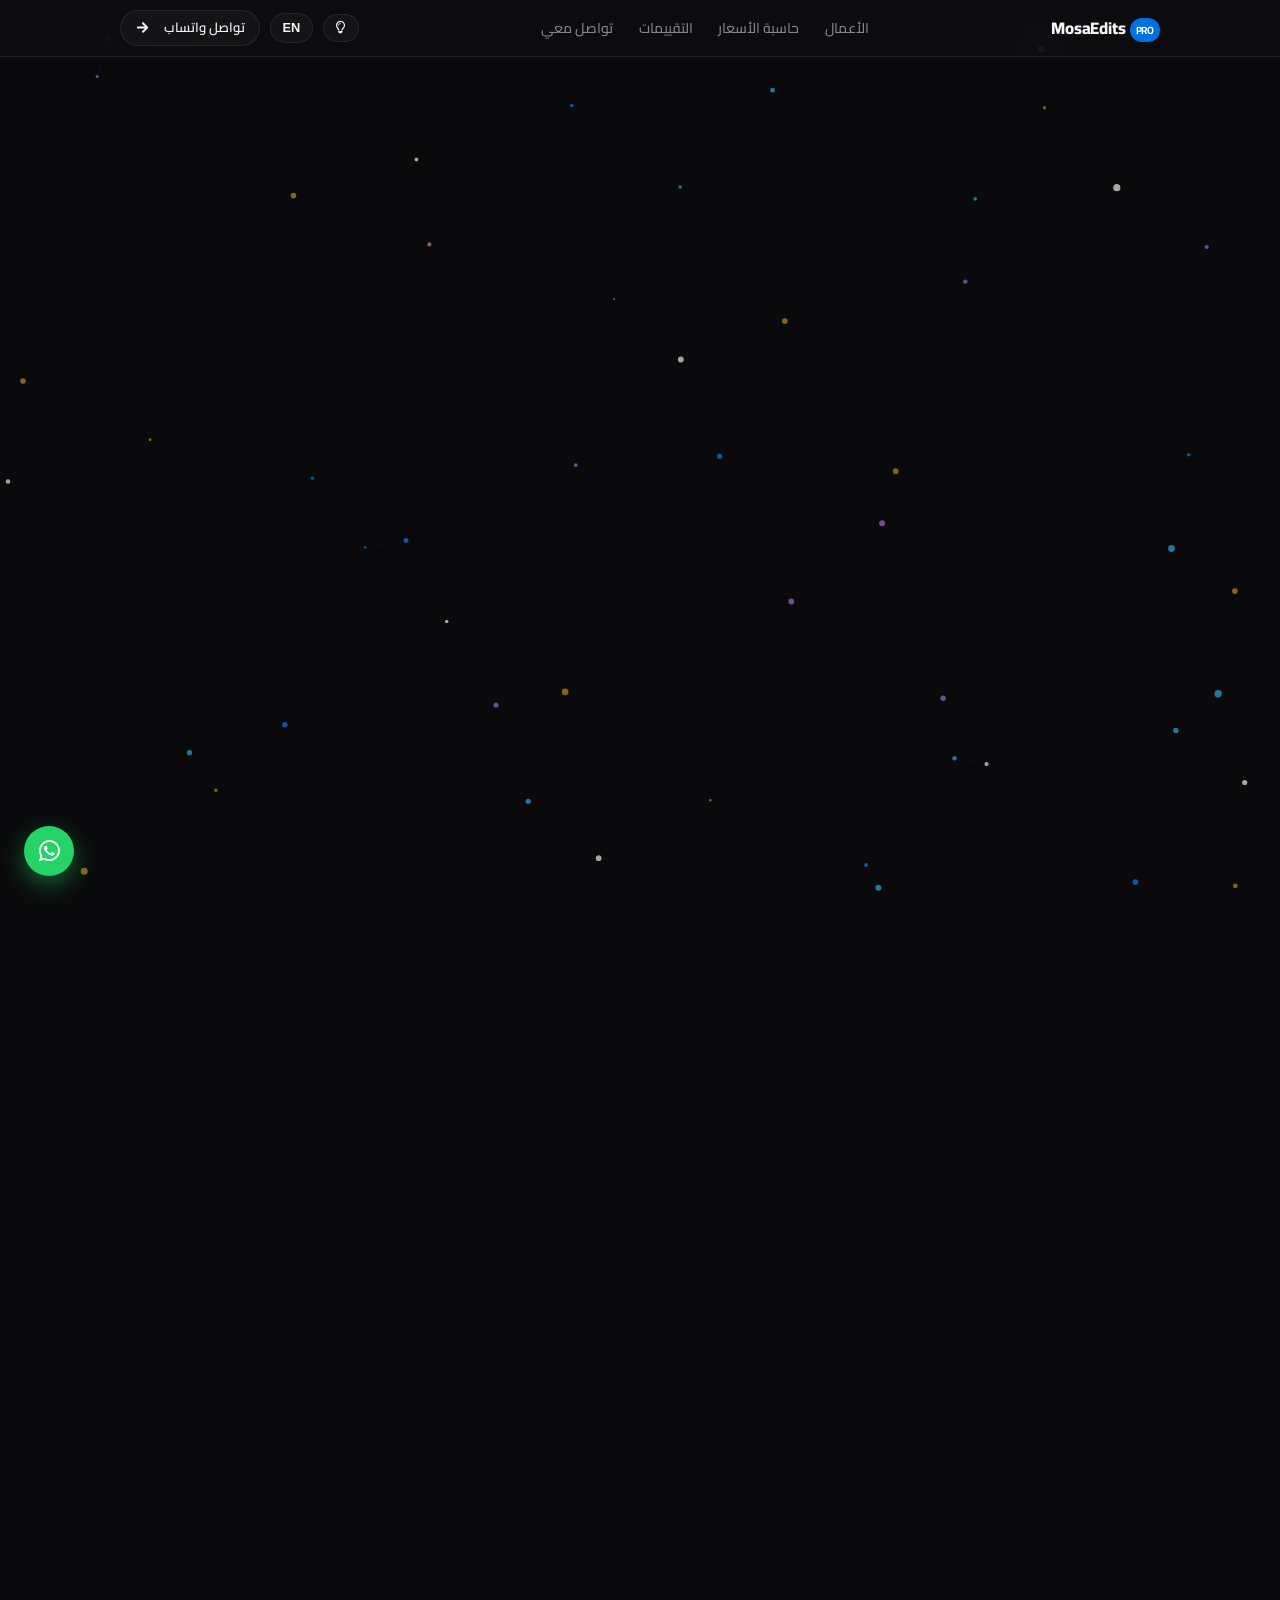
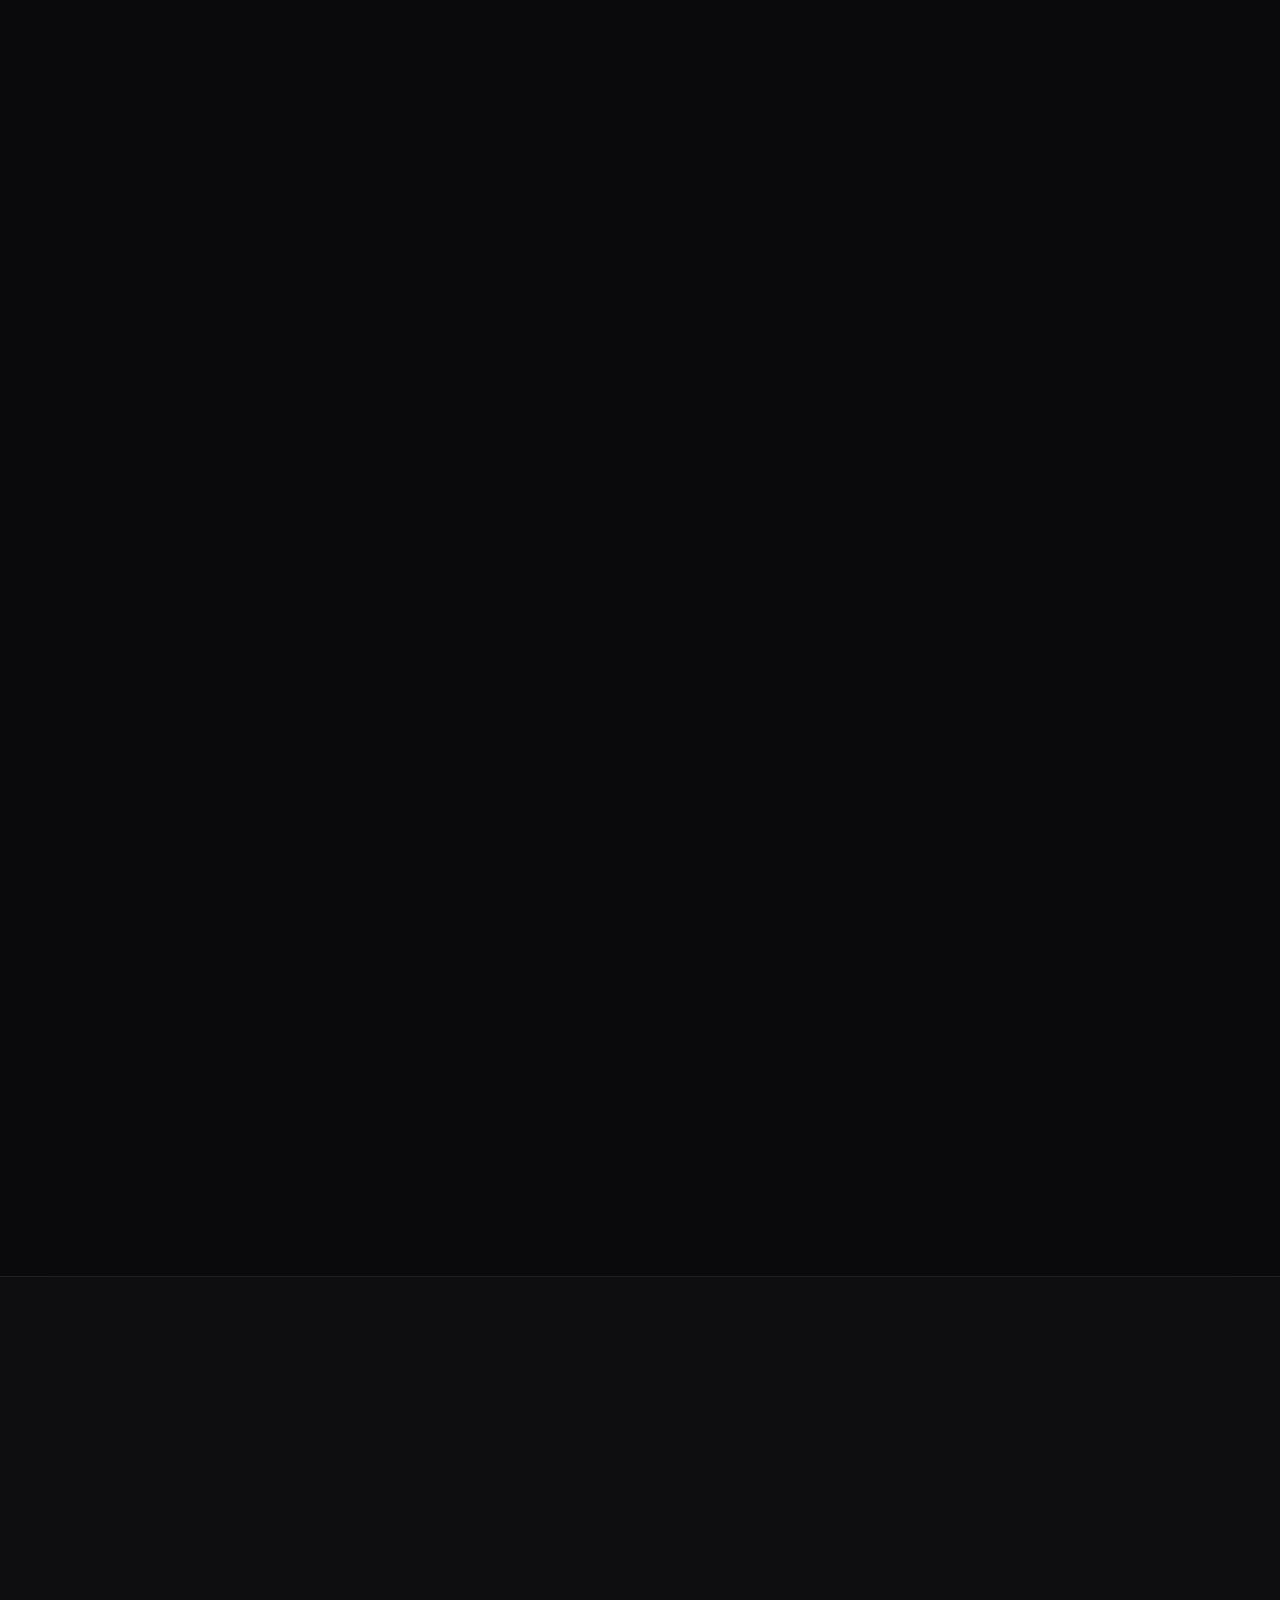
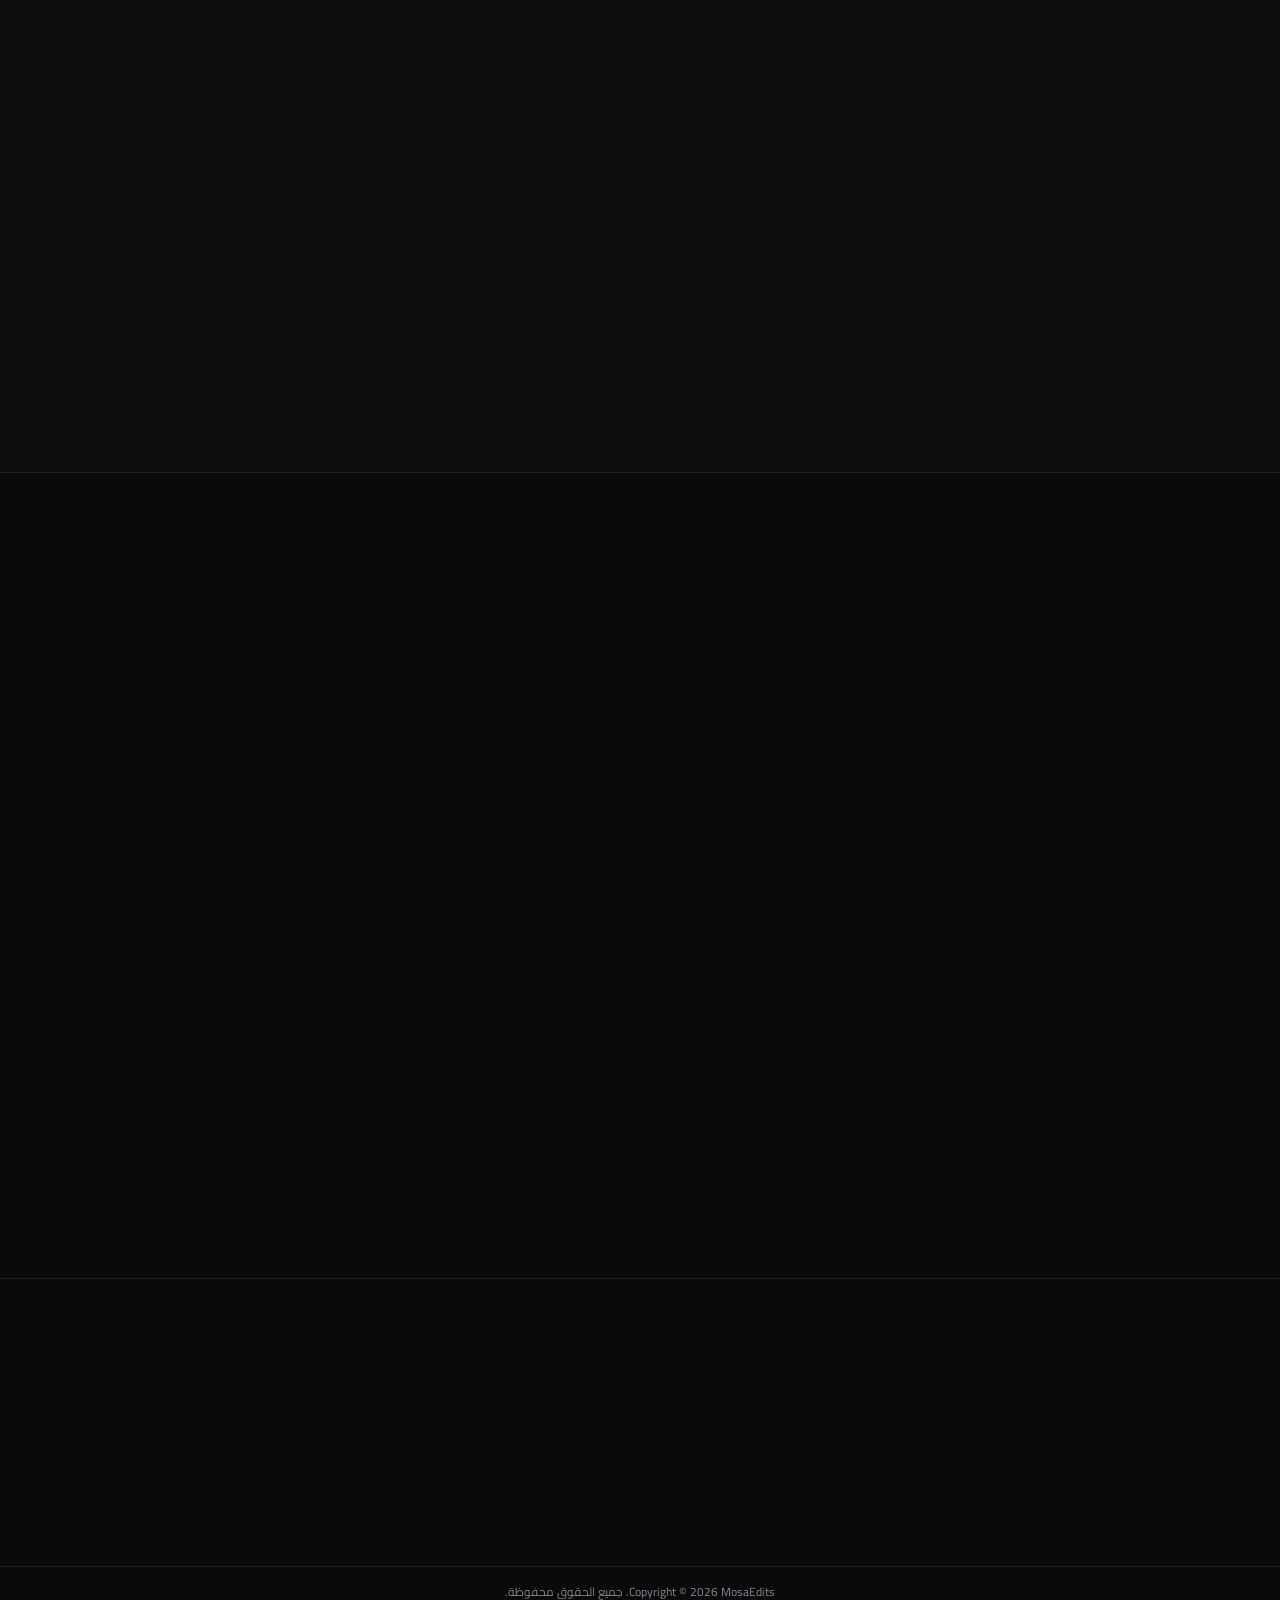
==== commit 87604b90: "Integrate Google Firebase Firestore cloud sync for global real-time client reviews" ====
--- a/index.html
+++ b/index.html
@@ -952,6 +952,11 @@
         </div>
     </footer>
 
+    <!-- Google Firebase SDK (Free Cloud Database for Global Reviews) -->
+    <script src="https://www.gstatic.com/firebasejs/10.8.0/firebase-app-compat.js"></script>
+    <script src="https://www.gstatic.com/firebasejs/10.8.0/firebase-firestore-compat.js"></script>
+    <script src="js/firebase-config.js"></script>
+
     <!-- Scripts -->
     <script src="js/projects-data.js"></script>
     <script src="js/translations.js"></script>
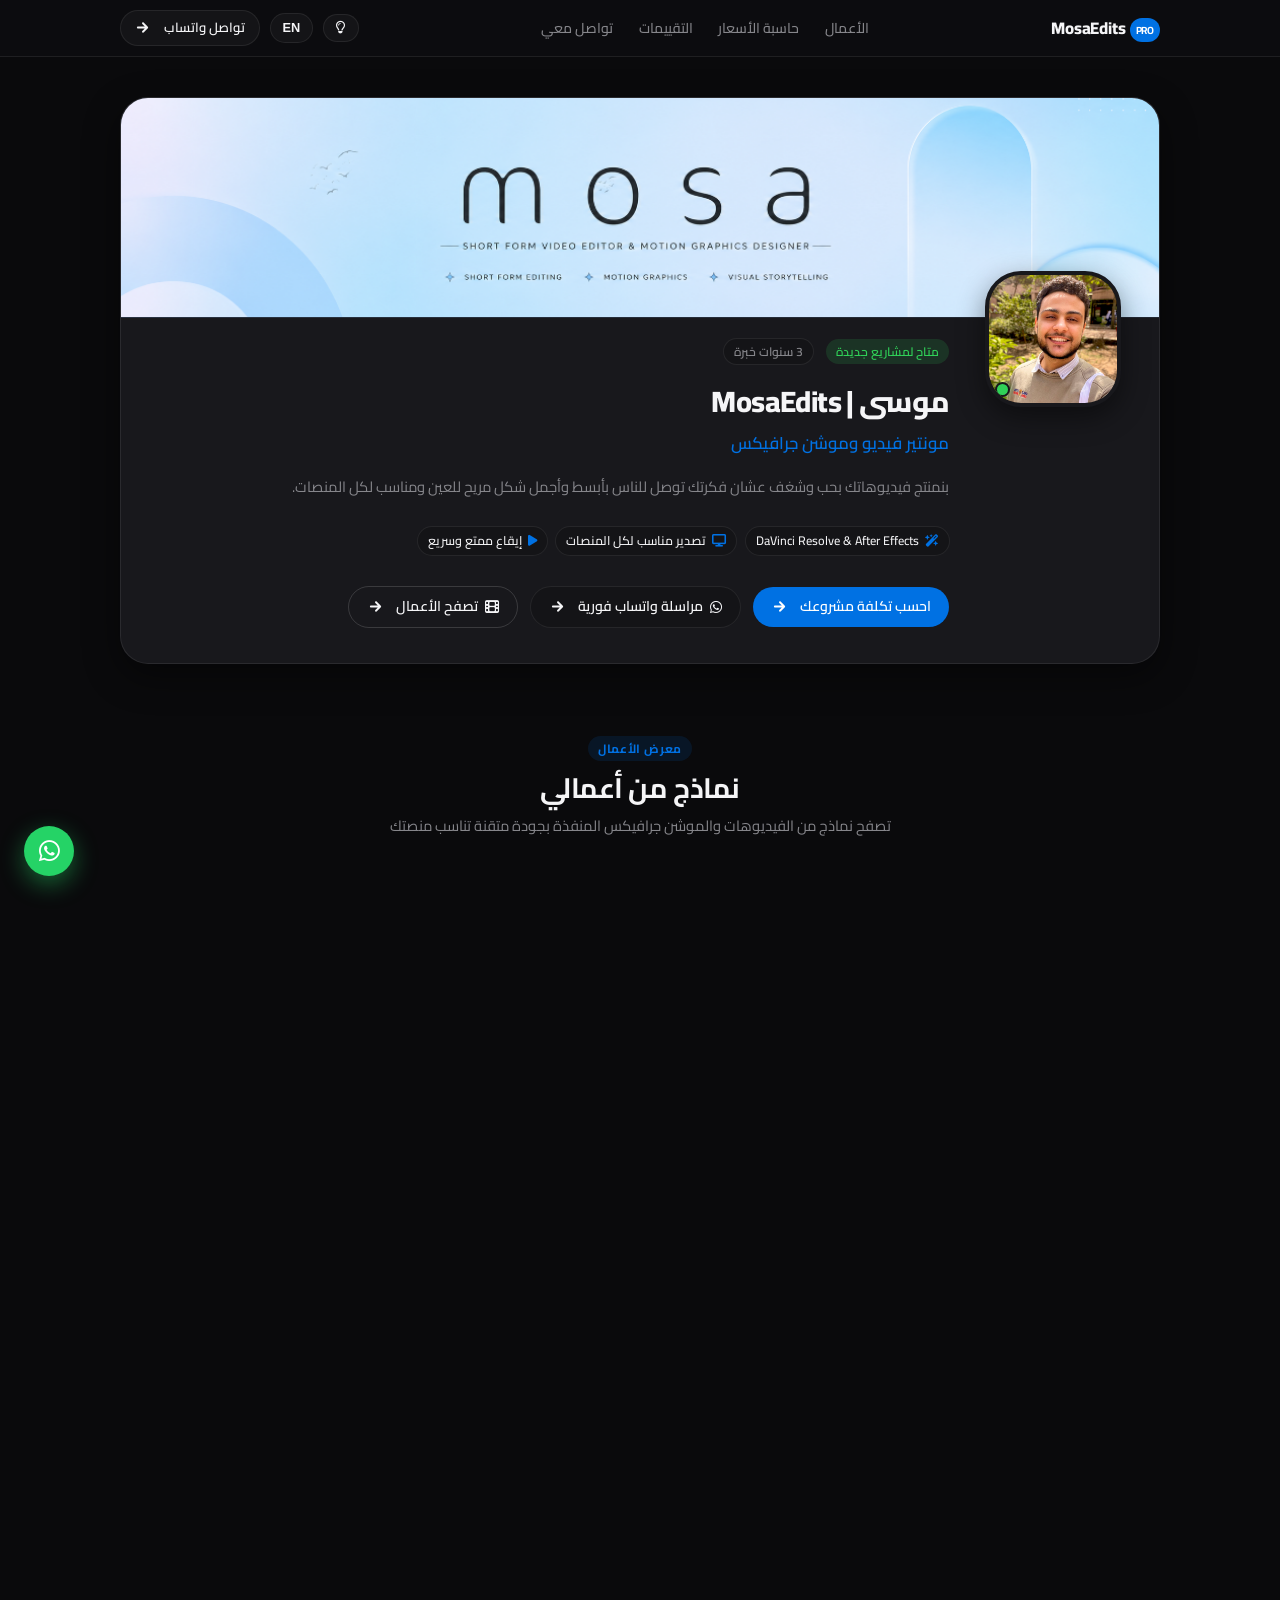
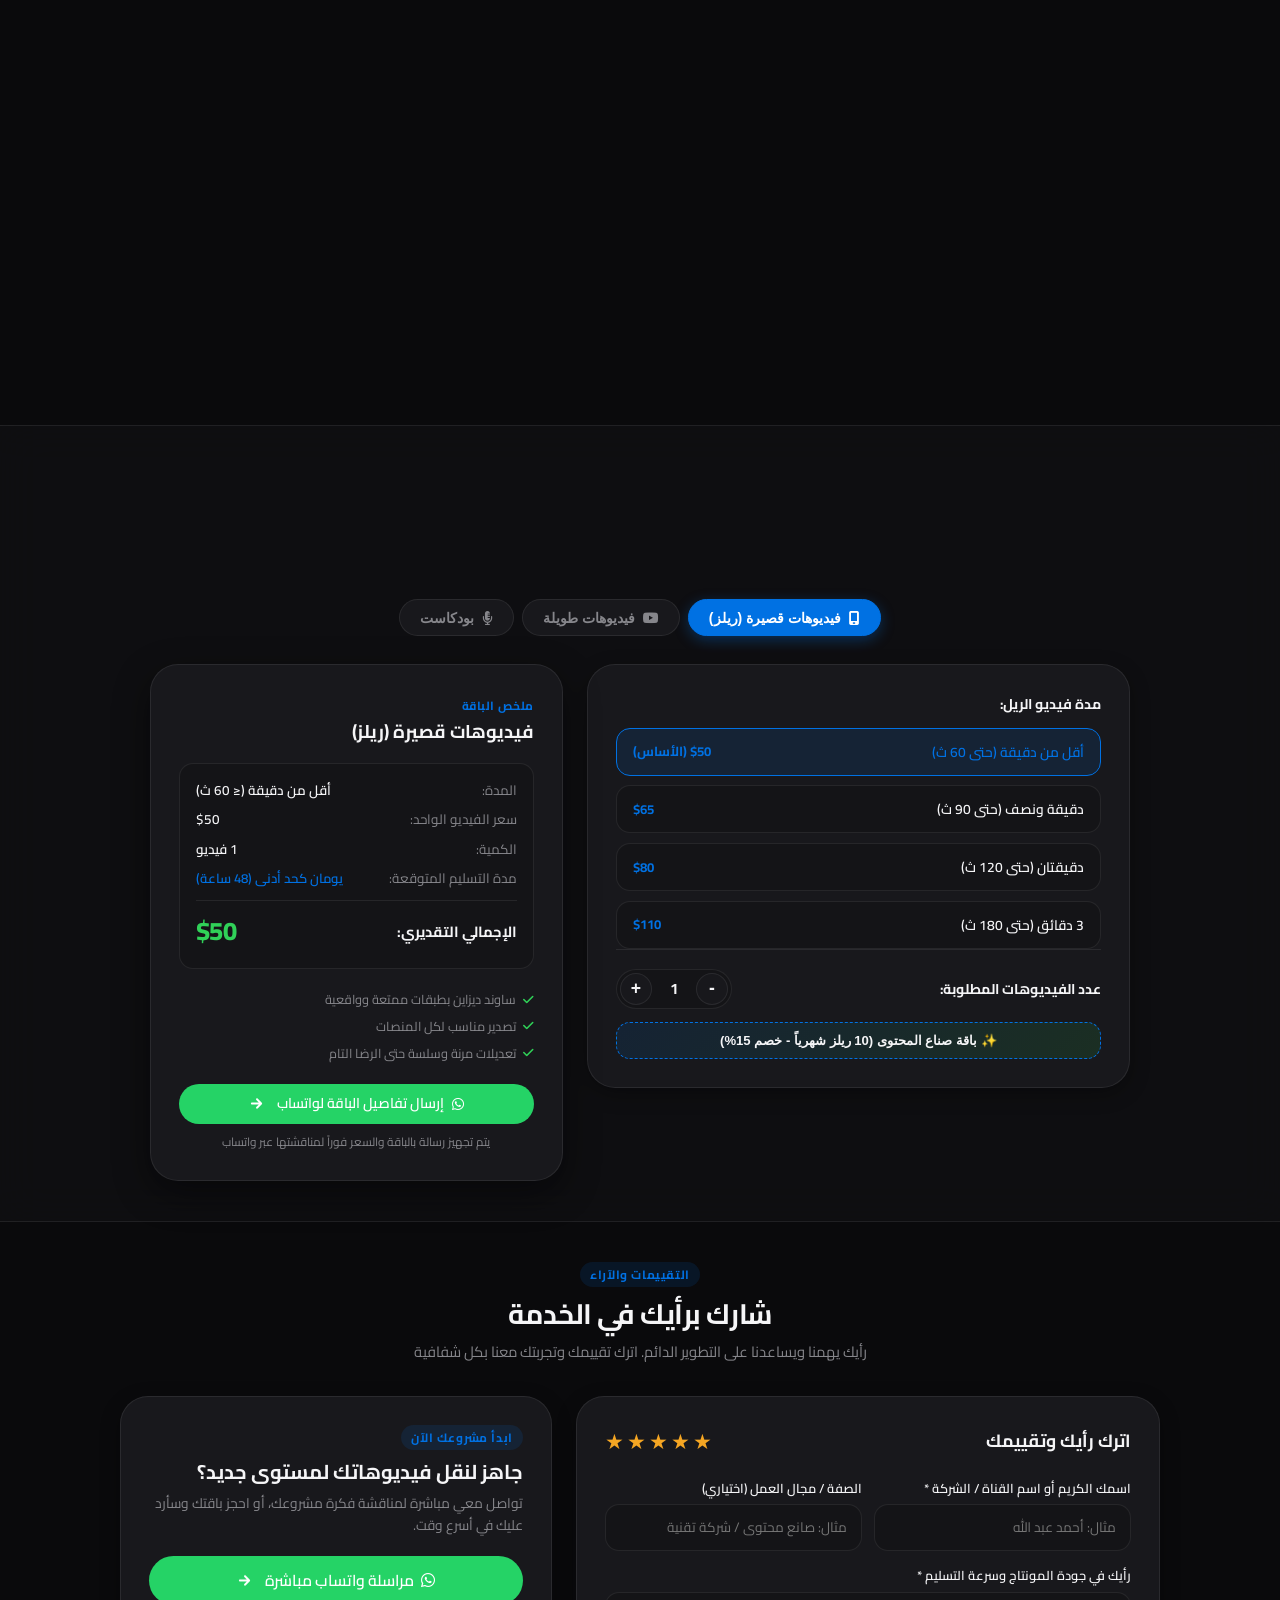
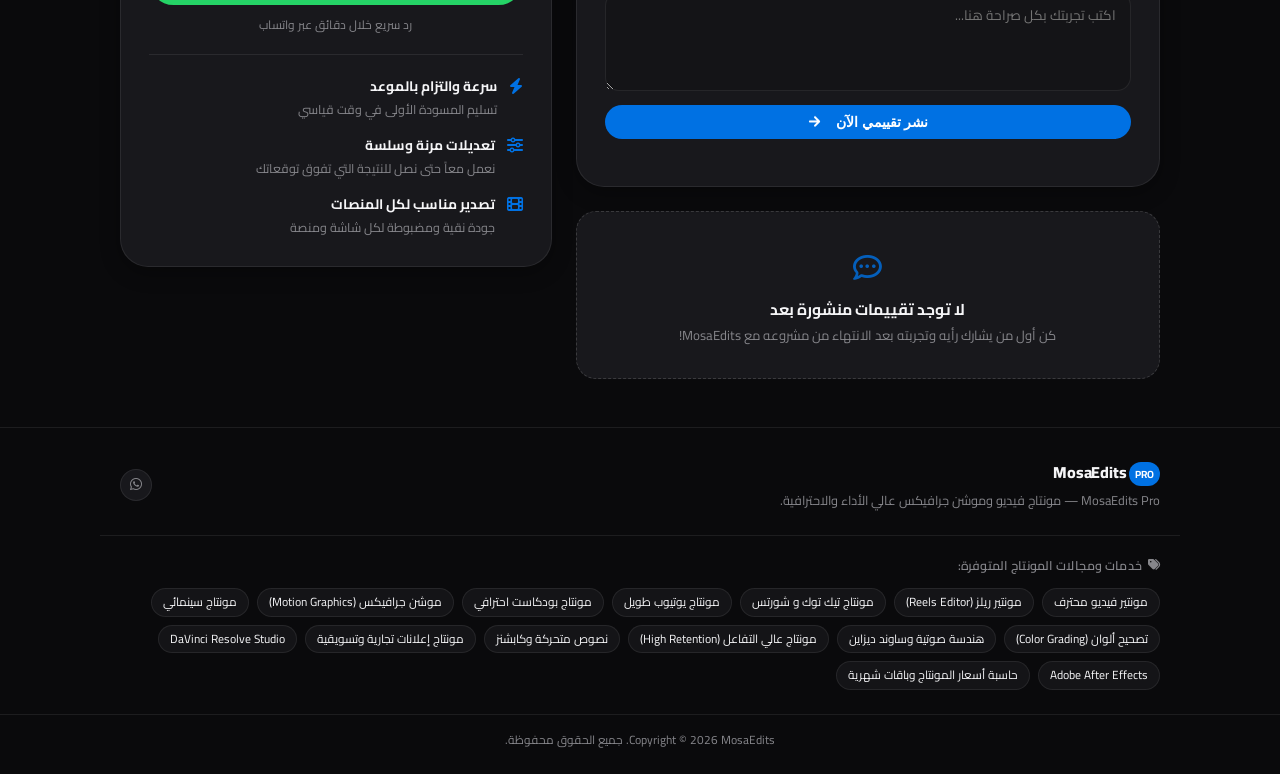
==== commit cb4fae7d: "Update service pricing for Shorts ( base), Long-form ( base), and Podcasts (//)" ====
--- a/index.html
+++ b/index.html
@@ -462,7 +462,7 @@
                                             <div class="pill-card">
                                                 <span class="pill-title" data-i18n="calculator.opt90sTitle">دقيقة ونصف
                                                     (حتى 90 ث)</span>
-                                                <span class="pill-price" data-i18n="calculator.opt90sPrice">$45</span>
+                                                <span class="pill-price" data-i18n="calculator.opt90sPrice">$65</span>
                                             </div>
                                         </label>
                                         <label class="option-pill-label">
@@ -470,7 +470,7 @@
                                             <div class="pill-card">
                                                 <span class="pill-title" data-i18n="calculator.opt120sTitle">دقيقتان
                                                     (حتى 120 ث)</span>
-                                                <span class="pill-price" data-i18n="calculator.opt120sPrice">$55</span>
+                                                <span class="pill-price" data-i18n="calculator.opt120sPrice">$80</span>
                                             </div>
                                         </label>
                                         <label class="option-pill-label">
@@ -478,7 +478,7 @@
                                             <div class="pill-card">
                                                 <span class="pill-title" data-i18n="calculator.opt180sTitle">3 دقائق
                                                     (حتى 180 ث)</span>
-                                                <span class="pill-price" data-i18n="calculator.opt180sPrice">$75</span>
+                                                <span class="pill-price" data-i18n="calculator.opt180sPrice">$110</span>
                                             </div>
                                         </label>
                                     </div>
@@ -543,7 +543,7 @@
                                                 <span class="pill-title" data-i18n="calculator.podcast1hTitle">ساعة
                                                     واحدة (60 دقيقة)</span>
                                                 <span class="pill-price"
-                                                    data-i18n="calculator.podcast1hPrice">$60</span>
+                                                    data-i18n="calculator.podcast1hPrice">$120</span>
                                             </div>
                                         </label>
                                         <label class="option-pill-label">
@@ -561,7 +561,7 @@
                                                 <span class="pill-title" data-i18n="calculator.podcast3hTitle">3 ساعات
                                                     (180 دقيقة)</span>
                                                 <span class="pill-price"
-                                                    data-i18n="calculator.podcast3hPrice">$165</span>
+                                                    data-i18n="calculator.podcast3hPrice">$280</span>
                                             </div>
                                         </label>
                                     </div>
@@ -611,7 +611,7 @@
                                     <div class="breakdown-row">
                                         <span class="b-label" data-i18n="calculator.singlePriceLabel">سعر الفيديو
                                             الواحد:</span>
-                                        <span class="b-val" id="calcPerVideoVal">$35</span>
+                                        <span class="b-val" id="calcPerVideoVal">$50</span>
                                     </div>
                                     <div class="breakdown-row">
                                         <span class="b-label" data-i18n="calculator.qtyLabel">الكمية:</span>
@@ -634,7 +634,7 @@
                                         <div class="total-display-wrapper">
                                             <span class="original-strikethrough" id="calcOriginalPrice"
                                                 style="display: none;">$350</span>
-                                            <span class="total-price-display" id="calcTotalDisplay">$35</span>
+                                            <span class="total-price-display" id="calcTotalDisplay">$50</span>
                                         </div>
                                     </div>
                                 </div>
--- a/css/style.css
+++ b/css/style.css
@@ -2888,4 +2888,138 @@
     .entrance-loader-wrap {
         max-width: 280px;
     }
-}+}
+
+/* ==========================================================================
+   CLEAN GOOGLE DRIVE CINEMA PLAYER (MosaEdits Mobile & Desktop)
+   ========================================================================== */
+.gdrive-clean-embed {
+    position: relative;
+    width: 100%;
+    height: 100%;
+    overflow: hidden;
+    background: #000;
+    border-radius: inherit;
+}
+
+.gdrive-clean-embed iframe {
+    position: absolute;
+    top: -56px;
+    left: 0;
+    width: 100%;
+    height: calc(100% + 56px);
+    border: none;
+    display: block;
+}
+
+@media (max-width: 768px) {
+    /* Pure Fullscreen Cinema Modal for Mobile */
+    #videoModal {
+        padding: 0 !important;
+        background: #000 !important;
+    }
+
+    #videoModal .modal-backdrop {
+        background: rgba(0, 0, 0, 0.98) !important;
+        backdrop-filter: blur(24px) !important;
+        -webkit-backdrop-filter: blur(24px) !important;
+    }
+
+    #videoModal .modal-container {
+        width: 100vw !important;
+        max-width: 100vw !important;
+        height: 100vh !important;
+        height: 100dvh !important;
+        max-height: 100dvh !important;
+        background: transparent !important;
+        border: none !important;
+        border-radius: 0 !important;
+        box-shadow: none !important;
+        display: flex !important;
+        flex-direction: column !important;
+        justify-content: center !important;
+        align-items: center !important;
+        padding: 0 !important;
+        margin: 0 !important;
+    }
+
+    #videoModal .modal-body {
+        width: 100% !important;
+        height: 100% !important;
+        display: flex !important;
+        flex-direction: column !important;
+        justify-content: center !important;
+        align-items: center !important;
+        padding: 0 !important;
+        margin: 0 !important;
+    }
+
+    #videoModal .modal-video-wrapper {
+        width: 100% !important;
+        max-width: 100vw !important;
+        aspect-ratio: 16 / 9;
+        margin: auto 0 !important;
+        border-radius: 0 !important;
+    }
+
+    /* Vertical Reels on Mobile: Full screen vertical height */
+    #videoModal .modal-video-wrapper.vertical-video {
+        width: 100% !important;
+        max-width: min(100vw, calc(100dvh * 9 / 16)) !important;
+        height: min(100dvh, calc(100vw * 16 / 9)) !important;
+        aspect-ratio: 9 / 16 !important;
+        margin: auto !important;
+        border-radius: 0 !important;
+    }
+
+    /* Hide modal-details so only the video is visible on screen */
+    #videoModal .modal-details {
+        display: none !important;
+    }
+
+    /* Floating, thumb-friendly Close Button */
+    #videoModal .modal-close-btn {
+        position: fixed !important;
+        top: max(16px, env(safe-area-inset-top, 16px)) !important;
+        right: max(16px, env(safe-area-inset-right, 16px)) !important;
+        z-index: 2200 !important;
+        width: 44px !important;
+        height: 44px !important;
+        border-radius: 50% !important;
+        background: rgba(22, 22, 28, 0.8) !important;
+        backdrop-filter: blur(16px) !important;
+        -webkit-backdrop-filter: blur(16px) !important;
+        border: 1px solid rgba(255, 255, 255, 0.25) !important;
+        color: #ffffff !important;
+        font-size: 1.25rem !important;
+        display: flex !important;
+        align-items: center !important;
+        justify-content: center !important;
+        box-shadow: 0 8px 32px rgba(0, 0, 0, 0.7) !important;
+    }
+}
+
+
+/* ==========================================================================
+   OWNER / ADMIN MODE (MosaEdits Privileged Controls)
+   ========================================================================== */
+/* By default: Hide Add Video button and Delete Project buttons from ALL public visitors */
+#openAddModalBtn,
+.add-video-trigger-btn,
+.delete-proj-btn {
+    display: none !important;
+}
+
+/* Visible ONLY when Mosa Owner Mode is active on Mosa's device */
+body.mosa-owner-mode #openAddModalBtn,
+body.mosa-owner-mode .add-video-trigger-btn {
+    display: inline-flex !important;
+}
+
+body.mosa-owner-mode .delete-proj-btn {
+    display: flex !important;
+}
+
+.project-title:empty {
+    display: none !important;
+}
